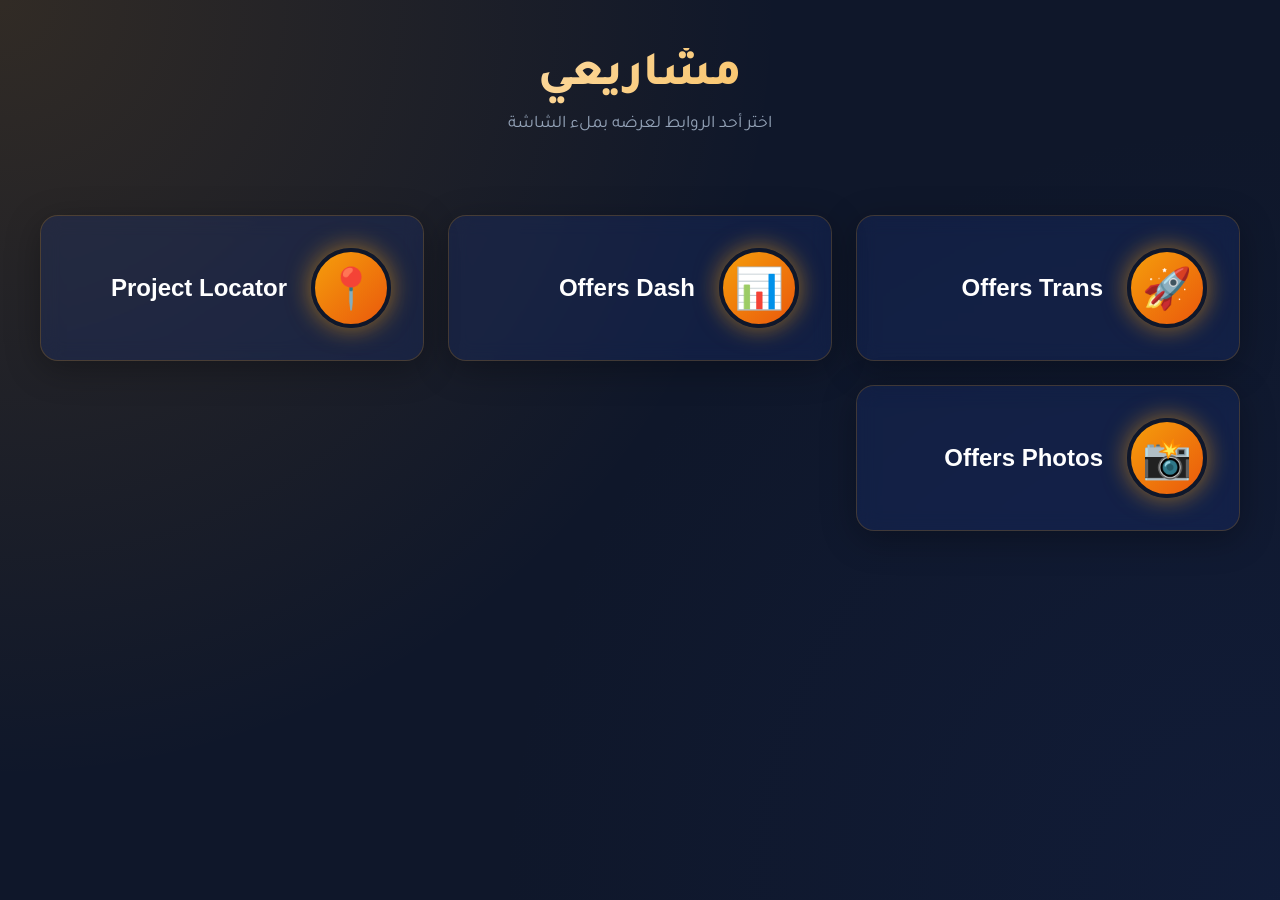
==== index.html @ 2c6af98d "Add files via upload" ====
<!DOCTYPE html>
<html lang="ar" dir="rtl">
<head>
    <meta charset="UTF-8">
    <meta name="viewport" content="width=device-width, initial-scale=1.0">
    <title>لوحة المشاريع</title>
    <link rel="manifest" href="manifest.json">
    <link rel="icon" href="https://github.com/meralmohamed121022-cyber/OFFERSTRANS/blob/main/icon.png?raw=true" type="image/png">
    <link rel="apple-touch-icon" href="https://github.com/meralmohamed121022-cyber/OFFERSTRANS/blob/main/icon.png?raw=true">
    <link rel="stylesheet" href="styles.css">
    <link href="https://fonts.googleapis.com/css2?family=Tajawal:wght@400;700;800&display=swap" rel="stylesheet">
</head>
<body>
    <button id="back-btn" class="back-btn hidden" onclick="goHome()" title="العودة للرئيسية">
        🏠
    </button>

    <div id="main-container" class="container">
        <header id="main-header">
            <h1>مشاريعي</h1>
            <p>اختر أحد الروابط لعرضه بملء الشاشة</p>
        </header>
        
        <div id="cards-grid" class="cards-grid">
            <button class="card" onclick="loadUrl('./Offers Trans.html')">
                <div class="card-icon">🚀</div>
                <div class="card-content">
                    <h2>Offers Trans</h2>
                </div>
            </button>

            <button class="card" onclick="loadUrl('./Offers Dash.html')">
                <div class="card-icon">📊</div>
                <div class="card-content">
                    <h2>Offers Dash</h2>
                </div>
            </button>

            <button class="card" onclick="loadUrl('https://projectlocator.vercel.app/')">
                <div class="card-icon">📍</div>
                <div class="card-content">
                    <h2>Project Locator</h2>
                </div>
            </button>

            <button class="card" onclick="loadUrl('./offers_photos.html')">
                <div class="card-icon">📸</div>
                <div class="card-content">
                    <h2>Offers Photos</h2>
                </div>
            </button>
        </div>

        <div id="iframe-container" class="iframe-container hidden">
            <div id="loading" class="loading hidden">جاري التحميل...</div>
            <iframe id="content-frame" src="about:blank" title="Project Preview"></iframe>
        </div>
    </div>

    <script>
        const iframeContainer = document.getElementById('iframe-container');
        const contentFrame = document.getElementById('content-frame');
        const loading = document.getElementById('loading');
        const mainHeader = document.getElementById('main-header');
        const cardsGrid = document.getElementById('cards-grid');
        const backBtn = document.getElementById('back-btn');
        const mainContainer = document.getElementById('main-container');

        function loadUrl(url) {
            // Hide home elements
            mainHeader.style.display = 'none';
            cardsGrid.style.display = 'none';
            
            // Transform container to fullscreen mode
            mainContainer.classList.add('fullscreen-mode');
            
            // Show iframe and back button
            iframeContainer.classList.remove('hidden');
            backBtn.classList.remove('hidden');
            loading.classList.remove('hidden');
            
            // Set URL
            contentFrame.src = url;
            
            // Hide loading when done
            contentFrame.onload = () => {
                loading.classList.add('hidden');
            };
        }

        function goHome() {
            // Clear iframe
            contentFrame.src = 'about:blank';
            
            // Show home elements
            mainHeader.style.display = 'block';
            cardsGrid.style.display = 'grid'; // because it's a grid
            
            // Revert container
            mainContainer.classList.remove('fullscreen-mode');
            
            // Hide iframe and back button
            iframeContainer.classList.add('hidden');
            backBtn.classList.add('hidden');
        }
    </script>
</body>
</html>
---- styles.css ----
:root {
    --dark-blue: #0f172a;
    --medium-blue: #1e3a8a;
    --light-blue: #3b82f6;
    --orange: #f59e0b;
    --dark-orange: #ea580c;
    --white: #ffffff;
    --gray: #94a3b8;
    --light-gray: #cbd5e1;
    --shadow: 0 8px 32px 0 rgba(0, 0, 0, 0.37);
}

* {
    margin: 0;
    padding: 0;
    box-sizing: border-box;
}

body {
    font-family: 'Tajawal', 'Poppins', sans-serif;
    background-color: var(--dark-blue);
    background-image: 
        radial-gradient(circle at 0% 0%, rgba(245, 158, 11, 0.15) 0px, transparent 50%),
        radial-gradient(circle at 100% 100%, rgba(30, 58, 138, 0.15) 0px, transparent 50%);
    color: var(--white);
    min-height: 100vh;
    padding: 2rem;
    transition: padding 0.3s ease;
}

/* Fullscreen Mode Overrides */
body:has(.fullscreen-mode) {
    padding: 0;
    overflow: hidden;
}

.container {
    max-width: 1200px;
    margin: 0 auto;
    display: flex;
    flex-direction: column;
    gap: 2rem;
    height: calc(100vh - 4rem);
    transition: all 0.3s ease;
}

.container.fullscreen-mode {
    max-width: 100%;
    height: 100vh;
    gap: 0;
}

header {
    text-align: center;
    padding: 1rem 0;
}

header h1 {
    font-size: 3rem;
    font-weight: 800;
    background: linear-gradient(135deg, var(--white), var(--orange));
    -webkit-background-clip: text;
    -webkit-text-fill-color: transparent;
    margin-bottom: 0.5rem;
}

header p {
    color: var(--gray);
    font-size: 1.1rem;
}

.cards-grid {
    display: grid;
    grid-template-columns: repeat(auto-fit, minmax(300px, 1fr));
    gap: 1.5rem;
    margin-top: 2rem;
}

.card {
    background: rgba(30, 58, 138, 0.25);
    border: 1px solid rgba(245, 158, 11, 0.2);
    backdrop-filter: blur(10px);
    border-radius: 18px;
    padding: 2rem;
    display: flex;
    align-items: center;
    gap: 1.5rem;
    cursor: pointer;
    transition: all 0.3s cubic-bezier(0.4, 0, 0.2, 1);
    color: var(--white);
    text-align: right;
    box-shadow: 0 8px 35px rgba(0, 0, 0, 0.3);
    outline: none;
}

.card:hover {
    transform: translateY(-8px);
    border-color: var(--orange);
    background: rgba(30, 58, 138, 0.4);
    box-shadow: 0 15px 45px rgba(245, 158, 11, 0.3);
}

.card-icon {
    font-size: 2.5rem;
    background: linear-gradient(135deg, var(--orange), var(--dark-orange));
    padding: 1rem;
    border-radius: 50%;
    border: 4px solid var(--dark-blue);
    box-shadow: 0 0 25px rgba(245, 158, 11, 0.6);
    color: var(--white);
    display: flex;
    align-items: center;
    justify-content: center;
    width: 80px;
    height: 80px;
    flex-shrink: 0;
}

.card-content h2 {
    font-size: 1.5rem;
    font-weight: 700;
}

.iframe-container {
    flex: 1;
    background: var(--dark-blue);
    width: 100%;
    height: 100%;
    position: relative;
    display: flex;
    justify-content: center;
    align-items: center;
}

.iframe-container.hidden {
    display: none;
}

#content-frame {
    width: 100%;
    height: 100%;
    border: none;
}

.loading {
    position: absolute;
    top: 50%;
    left: 50%;
    transform: translate(-50%, -50%);
    background: rgba(15, 23, 42, 0.95);
    padding: 1rem 2rem;
    border-radius: 2rem;
    border: 1px solid var(--orange);
    color: var(--orange);
    font-weight: bold;
    z-index: 10;
    backdrop-filter: blur(5px);
    transition: opacity 0.3s;
    box-shadow: 0 10px 25px rgba(245, 158, 11, 0.4);
}

.loading.hidden {
    opacity: 0;
    pointer-events: none;
}

/* Back Button */
.back-btn {
    position: fixed;
    bottom: 2rem;
    right: 2rem;
    background: linear-gradient(135deg, var(--orange), var(--dark-orange));
    color: var(--white);
    border: none;
    width: 60px;
    height: 60px;
    border-radius: 50%;
    font-size: 1.8rem;
    cursor: pointer;
    z-index: 100;
    display: flex;
    align-items: center;
    justify-content: center;
    box-shadow: 0 8px 25px rgba(245, 158, 11, 0.4);
    transition: all 0.3s;
}

.back-btn:hover {
    transform: translateY(-3px);
    box-shadow: 0 12px 35px rgba(245, 158, 11, 0.6);
}

.back-btn.hidden {
    display: none;
}

@media (max-width: 768px) {
    .container {
        padding: 1rem;
        height: auto;
    }
    .cards-grid {
        grid-template-columns: 1fr;
        gap: 1rem;
    }
    .card {
        padding: 1rem;
        gap: 1rem;
        border-radius: 12px;
    }
    .card-icon {
        width: 55px;
        height: 55px;
        font-size: 1.6rem;
    }
    .card-content h2 {
        font-size: 1.2rem;
    }
    .back-btn {
        bottom: 1.5rem;
        right: 1.5rem;
        width: 50px;
        height: 50px;
        font-size: 1.5rem;
    }
}
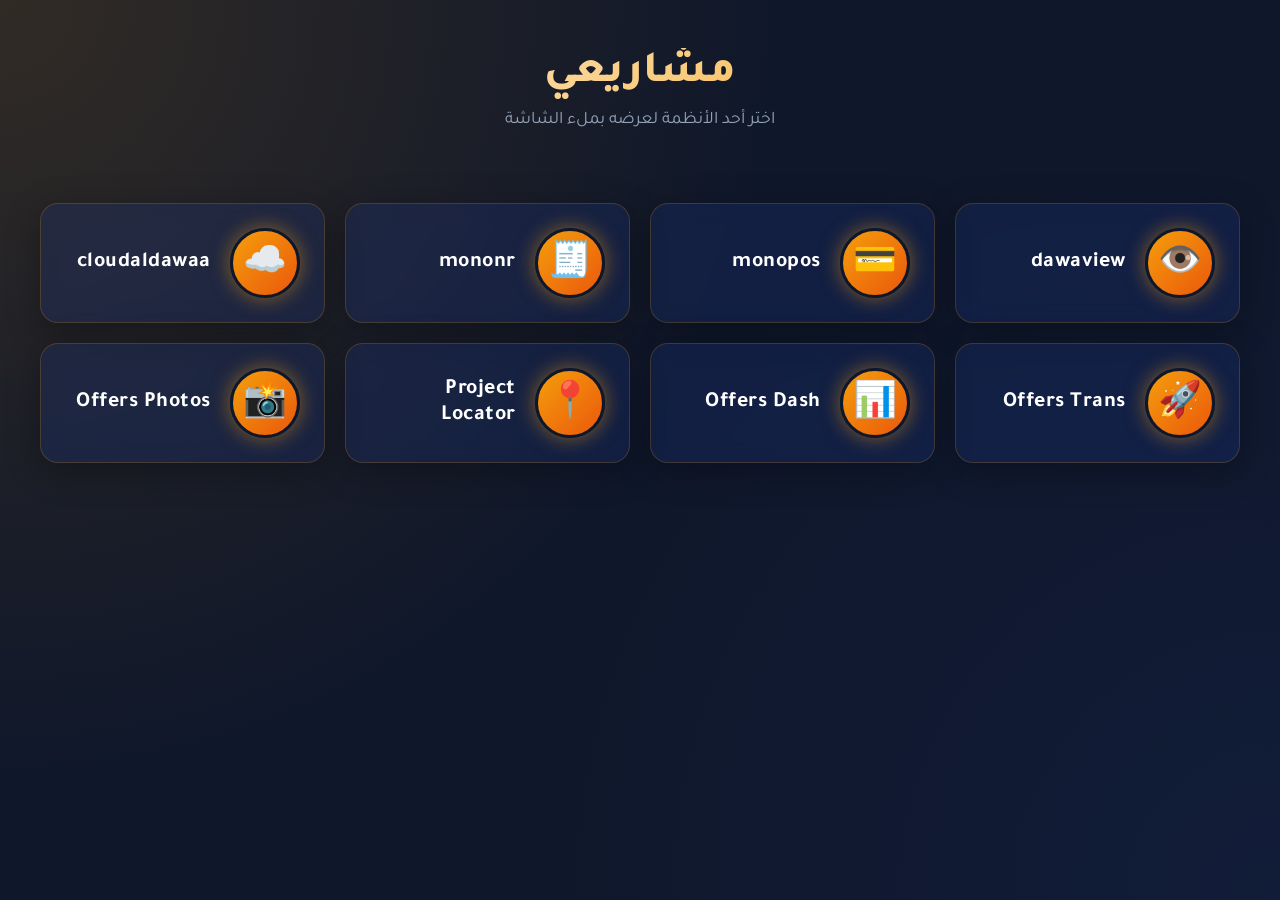
==== commit 4af55ea3: "Add files via upload" ====
--- a/index.html
+++ b/index.html
@@ -1,108 +1,409 @@
-<!DOCTYPE html>
-<html lang="ar" dir="rtl">
-<head>
-    <meta charset="UTF-8">
-    <meta name="viewport" content="width=device-width, initial-scale=1.0">
-    <title>لوحة المشاريع</title>
-    <link rel="manifest" href="manifest.json">
-    <link rel="icon" href="https://github.com/meralmohamed121022-cyber/OFFERSTRANS/blob/main/icon.png?raw=true" type="image/png">
-    <link rel="apple-touch-icon" href="https://github.com/meralmohamed121022-cyber/OFFERSTRANS/blob/main/icon.png?raw=true">
-    <link rel="stylesheet" href="styles.css">
-    <link href="https://fonts.googleapis.com/css2?family=Tajawal:wght@400;700;800&display=swap" rel="stylesheet">
-</head>
-<body>
-    <button id="back-btn" class="back-btn hidden" onclick="goHome()" title="العودة للرئيسية">
-        🏠
-    </button>
-
-    <div id="main-container" class="container">
-        <header id="main-header">
-            <h1>مشاريعي</h1>
-            <p>اختر أحد الروابط لعرضه بملء الشاشة</p>
-        </header>
-        
-        <div id="cards-grid" class="cards-grid">
-            <button class="card" onclick="loadUrl('./Offers Trans.html')">
-                <div class="card-icon">🚀</div>
-                <div class="card-content">
-                    <h2>Offers Trans</h2>
-                </div>
-            </button>
-
-            <button class="card" onclick="loadUrl('./Offers Dash.html')">
-                <div class="card-icon">📊</div>
-                <div class="card-content">
-                    <h2>Offers Dash</h2>
-                </div>
-            </button>
-
-            <button class="card" onclick="loadUrl('https://projectlocator.vercel.app/')">
-                <div class="card-icon">📍</div>
-                <div class="card-content">
-                    <h2>Project Locator</h2>
-                </div>
-            </button>
-
-            <button class="card" onclick="loadUrl('./offers_photos.html')">
-                <div class="card-icon">📸</div>
-                <div class="card-content">
-                    <h2>Offers Photos</h2>
-                </div>
-            </button>
-        </div>
-
-        <div id="iframe-container" class="iframe-container hidden">
-            <div id="loading" class="loading hidden">جاري التحميل...</div>
-            <iframe id="content-frame" src="about:blank" title="Project Preview"></iframe>
-        </div>
-    </div>
-
-    <script>
-        const iframeContainer = document.getElementById('iframe-container');
-        const contentFrame = document.getElementById('content-frame');
-        const loading = document.getElementById('loading');
-        const mainHeader = document.getElementById('main-header');
-        const cardsGrid = document.getElementById('cards-grid');
-        const backBtn = document.getElementById('back-btn');
-        const mainContainer = document.getElementById('main-container');
-
-        function loadUrl(url) {
-            // Hide home elements
-            mainHeader.style.display = 'none';
-            cardsGrid.style.display = 'none';
-            
-            // Transform container to fullscreen mode
-            mainContainer.classList.add('fullscreen-mode');
-            
-            // Show iframe and back button
-            iframeContainer.classList.remove('hidden');
-            backBtn.classList.remove('hidden');
-            loading.classList.remove('hidden');
-            
-            // Set URL
-            contentFrame.src = url;
-            
-            // Hide loading when done
-            contentFrame.onload = () => {
-                loading.classList.add('hidden');
-            };
-        }
-
-        function goHome() {
-            // Clear iframe
-            contentFrame.src = 'about:blank';
-            
-            // Show home elements
-            mainHeader.style.display = 'block';
-            cardsGrid.style.display = 'grid'; // because it's a grid
-            
-            // Revert container
-            mainContainer.classList.remove('fullscreen-mode');
-            
-            // Hide iframe and back button
-            iframeContainer.classList.add('hidden');
-            backBtn.classList.add('hidden');
-        }
-    </script>
-</body>
-</html>
+<!DOCTYPE html>
+<html lang="ar" dir="rtl">
+<head>
+    <meta charset="UTF-8">
+    <meta name="viewport" content="width=device-width, initial-scale=1.0, maximum-scale=1.0, user-scalable=no">
+    <title>لوحة المشاريع</title>
+    <link rel="manifest" href="manifest.json">
+    <link rel="icon" href="https://github.com/meralmohamed121022-cyber/OFFERSTRANS/blob/main/icon.png?raw=true" type="image/png">
+    <link rel="apple-touch-icon" href="https://github.com/meralmohamed121022-cyber/OFFERSTRANS/blob/main/icon.png?raw=true">
+    <link href="https://fonts.googleapis.com/css2?family=Tajawal:wght@400;700;800&display=swap" rel="stylesheet">
+    <style>
+        :root {
+            --dark-blue: #0f172a;
+            --medium-blue: #1e3a8a;
+            --light-blue: #3b82f6;
+            --orange: #f59e0b;
+            --dark-orange: #ea580c;
+            --white: #ffffff;
+            --gray: #94a3b8;
+            --light-gray: #cbd5e1;
+            --shadow: 0 8px 32px 0 rgba(0, 0, 0, 0.37);
+        }
+
+        * {
+            margin: 0;
+            padding: 0;
+            box-sizing: border-box;
+        }
+
+        body {
+            font-family: 'Tajawal', 'Poppins', sans-serif;
+            background-color: var(--dark-blue);
+            background-image: 
+                radial-gradient(circle at 0% 0%, rgba(245, 158, 11, 0.15) 0px, transparent 50%),
+                radial-gradient(circle at 100% 100%, rgba(30, 58, 138, 0.15) 0px, transparent 50%);
+            color: var(--white);
+            min-height: 100vh;
+            padding: 2rem;
+            transition: padding 0.3s ease;
+        }
+
+        /* Fullscreen Mode Overrides */
+        body:has(.fullscreen-mode) {
+            padding: 0;
+            overflow: hidden;
+        }
+
+        .container {
+            max-width: 1200px;
+            margin: 0 auto;
+            display: flex;
+            flex-direction: column;
+            gap: 2rem;
+            height: calc(100vh - 4rem);
+            transition: all 0.3s ease;
+        }
+
+        .container.fullscreen-mode {
+            max-width: 100%;
+            height: 100vh;
+            gap: 0;
+        }
+
+        header {
+            text-align: center;
+            padding: 1rem 0;
+        }
+
+        header h1 {
+            font-size: 2.8rem;
+            font-weight: 800;
+            background: linear-gradient(135deg, var(--white), var(--orange));
+            -webkit-background-clip: text;
+            -webkit-text-fill-color: transparent;
+            margin-bottom: 0.5rem;
+        }
+
+        header p {
+            color: var(--gray);
+            font-size: 1.1rem;
+        }
+
+        /* Responsive Grid: Auto-fit on desktop/tablet, 2 columns on mobile */
+        .cards-grid {
+            display: grid;
+            grid-template-columns: repeat(auto-fit, minmax(240px, 1fr));
+            gap: 1.25rem;
+            margin-top: 1.5rem;
+        }
+
+        .card {
+            background: rgba(30, 58, 138, 0.25);
+            border: 1px solid rgba(245, 158, 11, 0.2);
+            backdrop-filter: blur(10px);
+            border-radius: 18px;
+            padding: 1.5rem;
+            display: flex;
+            align-items: center;
+            gap: 1.2rem;
+            cursor: pointer;
+            transition: all 0.3s cubic-bezier(0.4, 0, 0.2, 1);
+            color: var(--white);
+            text-align: right;
+            box-shadow: 0 8px 35px rgba(0, 0, 0, 0.3);
+            outline: none;
+            font-family: inherit;
+        }
+
+        .card:hover {
+            transform: translateY(-6px);
+            border-color: var(--orange);
+            background: rgba(30, 58, 138, 0.45);
+            box-shadow: 0 15px 45px rgba(245, 158, 11, 0.35);
+        }
+
+        .card:active {
+            transform: scale(0.97);
+        }
+
+        .card-icon {
+            font-size: 2.2rem;
+            background: linear-gradient(135deg, var(--orange), var(--dark-orange));
+            padding: 0.8rem;
+            border-radius: 50%;
+            border: 3px solid var(--dark-blue);
+            box-shadow: 0 0 20px rgba(245, 158, 11, 0.5);
+            color: var(--white);
+            display: flex;
+            align-items: center;
+            justify-content: center;
+            width: 70px;
+            height: 70px;
+            flex-shrink: 0;
+            transition: transform 0.3s ease;
+        }
+
+        .card:hover .card-icon {
+            transform: scale(1.08) rotate(3deg);
+        }
+
+        .card-content h2 {
+            font-size: 1.35rem;
+            font-weight: 700;
+            letter-spacing: 0.5px;
+        }
+
+        .iframe-container {
+            flex: 1;
+            background: var(--dark-blue);
+            width: 100%;
+            height: 100%;
+            position: relative;
+            display: flex;
+            justify-content: center;
+            align-items: center;
+        }
+
+        .iframe-container.hidden {
+            display: none;
+        }
+
+        #content-frame {
+            width: 100%;
+            height: 100%;
+            border: none;
+            background: white;
+        }
+
+        .loading {
+            position: absolute;
+            top: 50%;
+            left: 50%;
+            transform: translate(-50%, -50%);
+            background: rgba(15, 23, 42, 0.95);
+            padding: 1rem 2rem;
+            border-radius: 2rem;
+            border: 1px solid var(--orange);
+            color: var(--orange);
+            font-weight: bold;
+            z-index: 10;
+            backdrop-filter: blur(5px);
+            transition: opacity 0.3s;
+            box-shadow: 0 10px 25px rgba(245, 158, 11, 0.4);
+        }
+
+        .loading.hidden {
+            opacity: 0;
+            pointer-events: none;
+        }
+
+        /* Back Button */
+        .back-btn {
+            position: fixed;
+            bottom: 2rem;
+            right: 2rem;
+            background: linear-gradient(135deg, var(--orange), var(--dark-orange));
+            color: var(--white);
+            border: none;
+            width: 60px;
+            height: 60px;
+            border-radius: 50%;
+            font-size: 1.8rem;
+            cursor: pointer;
+            z-index: 100;
+            display: flex;
+            align-items: center;
+            justify-content: center;
+            box-shadow: 0 8px 25px rgba(245, 158, 11, 0.4);
+            transition: all 0.3s;
+        }
+
+        .back-btn:hover {
+            transform: translateY(-3px) scale(1.05);
+            box-shadow: 0 12px 35px rgba(245, 158, 11, 0.6);
+        }
+
+        .back-btn.hidden {
+            display: none;
+        }
+
+        /* Mobile Responsive Rule (كل اتنين قصاد بعض في الموبايل) */
+        @media (max-width: 680px) {
+            body {
+                padding: 1rem 0.75rem;
+            }
+            .container {
+                padding: 0;
+                gap: 1rem;
+                height: auto;
+            }
+            header {
+                padding: 0.5rem 0;
+            }
+            header h1 {
+                font-size: 2.1rem;
+            }
+            header p {
+                font-size: 0.95rem;
+            }
+            /* كل اتنين قصاد بعض */
+            .cards-grid {
+                grid-template-columns: repeat(2, 1fr);
+                gap: 0.75rem;
+                margin-top: 1rem;
+            }
+            .card {
+                padding: 1.1rem 0.6rem;
+                gap: 0.7rem;
+                flex-direction: column;
+                text-align: center;
+                border-radius: 16px;
+            }
+            .card-icon {
+                width: 54px;
+                height: 54px;
+                font-size: 1.6rem;
+                border-width: 2px;
+            }
+            .card-content h2 {
+                font-size: 1.05rem;
+                word-break: break-word;
+            }
+            .back-btn {
+                bottom: 1.25rem;
+                right: 1.25rem;
+                width: 52px;
+                height: 52px;
+                font-size: 1.5rem;
+            }
+        }
+
+        /* Tablet Responsive Rule */
+        @media (min-width: 681px) and (max-width: 992px) {
+            .cards-grid {
+                grid-template-columns: repeat(auto-fit, minmax(210px, 1fr));
+                gap: 1rem;
+            }
+            .card {
+                padding: 1.25rem 1rem;
+            }
+        }
+    </style>
+</head>
+<body>
+    <button id="back-btn" class="back-btn hidden" onclick="goHome()" title="العودة للرئيسية">
+        🏠
+    </button>
+
+    <div id="main-container" class="container">
+        <header id="main-header">
+            <h1>مشاريعي</h1>
+            <p>اختر أحد الأنظمة لعرضه بملء الشاشة</p>
+        </header>
+        
+        <div id="cards-grid" class="cards-grid">
+            <!-- الروابط الأربعة الجديدة المطلوبة -->
+            <button class="card" onclick="loadUrl('https://dawaview.vercel.app/')">
+                <div class="card-icon">👁️</div>
+                <div class="card-content">
+                    <h2>dawaview</h2>
+                </div>
+            </button>
+
+            <button class="card" onclick="loadUrl('https://monopos.vercel.app/')">
+                <div class="card-icon">💳</div>
+                <div class="card-content">
+                    <h2>monopos</h2>
+                </div>
+            </button>
+
+            <button class="card" onclick="loadUrl('https://mononr.vercel.app/')">
+                <div class="card-icon">🧾</div>
+                <div class="card-content">
+                    <h2>mononr</h2>
+                </div>
+            </button>
+
+            <button class="card" onclick="loadUrl('https://cloudaldawaa.vercel.app/?mode=admin')">
+                <div class="card-icon">☁️</div>
+                <div class="card-content">
+                    <h2>cloudaldawaa</h2>
+                </div>
+            </button>
+
+            <!-- المشاريع السابقة المتبقية -->
+            <button class="card" onclick="loadUrl('./Offers Trans.html')">
+                <div class="card-icon">🚀</div>
+                <div class="card-content">
+                    <h2>Offers Trans</h2>
+                </div>
+            </button>
+
+            <button class="card" onclick="loadUrl('./Offers Dash.html')">
+                <div class="card-icon">📊</div>
+                <div class="card-content">
+                    <h2>Offers Dash</h2>
+                </div>
+            </button>
+
+            <button class="card" onclick="loadUrl('https://projectlocator.vercel.app/')">
+                <div class="card-icon">📍</div>
+                <div class="card-content">
+                    <h2>Project Locator</h2>
+                </div>
+            </button>
+
+            <button class="card" onclick="loadUrl('./offers_photos.html')">
+                <div class="card-icon">📸</div>
+                <div class="card-content">
+                    <h2>Offers Photos</h2>
+                </div>
+            </button>
+        </div>
+
+        <div id="iframe-container" class="iframe-container hidden">
+            <div id="loading" class="loading hidden">جاري التحميل...</div>
+            <iframe id="content-frame" src="about:blank" title="Project Preview" allowfullscreen allow="camera *; microphone *; autoplay; fullscreen" scrolling="yes"></iframe>
+        </div>
+    </div>
+
+    <script>
+        const iframeContainer = document.getElementById('iframe-container');
+        const contentFrame = document.getElementById('content-frame');
+        const loading = document.getElementById('loading');
+        const mainHeader = document.getElementById('main-header');
+        const cardsGrid = document.getElementById('cards-grid');
+        const backBtn = document.getElementById('back-btn');
+        const mainContainer = document.getElementById('main-container');
+
+        function loadUrl(url) {
+            // Hide home elements
+            mainHeader.style.display = 'none';
+            cardsGrid.style.display = 'none';
+            
+            // Transform container to fullscreen mode
+            mainContainer.classList.add('fullscreen-mode');
+            
+            // Show iframe and back button
+            iframeContainer.classList.remove('hidden');
+            backBtn.classList.remove('hidden');
+            loading.classList.remove('hidden');
+            
+            // Set URL
+            contentFrame.src = url;
+            
+            // Hide loading when done
+            contentFrame.onload = () => {
+                loading.classList.add('hidden');
+            };
+        }
+
+        function goHome() {
+            // Clear iframe
+            contentFrame.src = 'about:blank';
+            
+            // Show home elements
+            mainHeader.style.display = 'block';
+            cardsGrid.style.display = 'grid'; // because it's a grid
+            
+            // Revert container
+            mainContainer.classList.remove('fullscreen-mode');
+            
+            // Hide iframe and back button
+            iframeContainer.classList.add('hidden');
+            backBtn.classList.add('hidden');
+        }
+    </script>
+</body>
+</html>
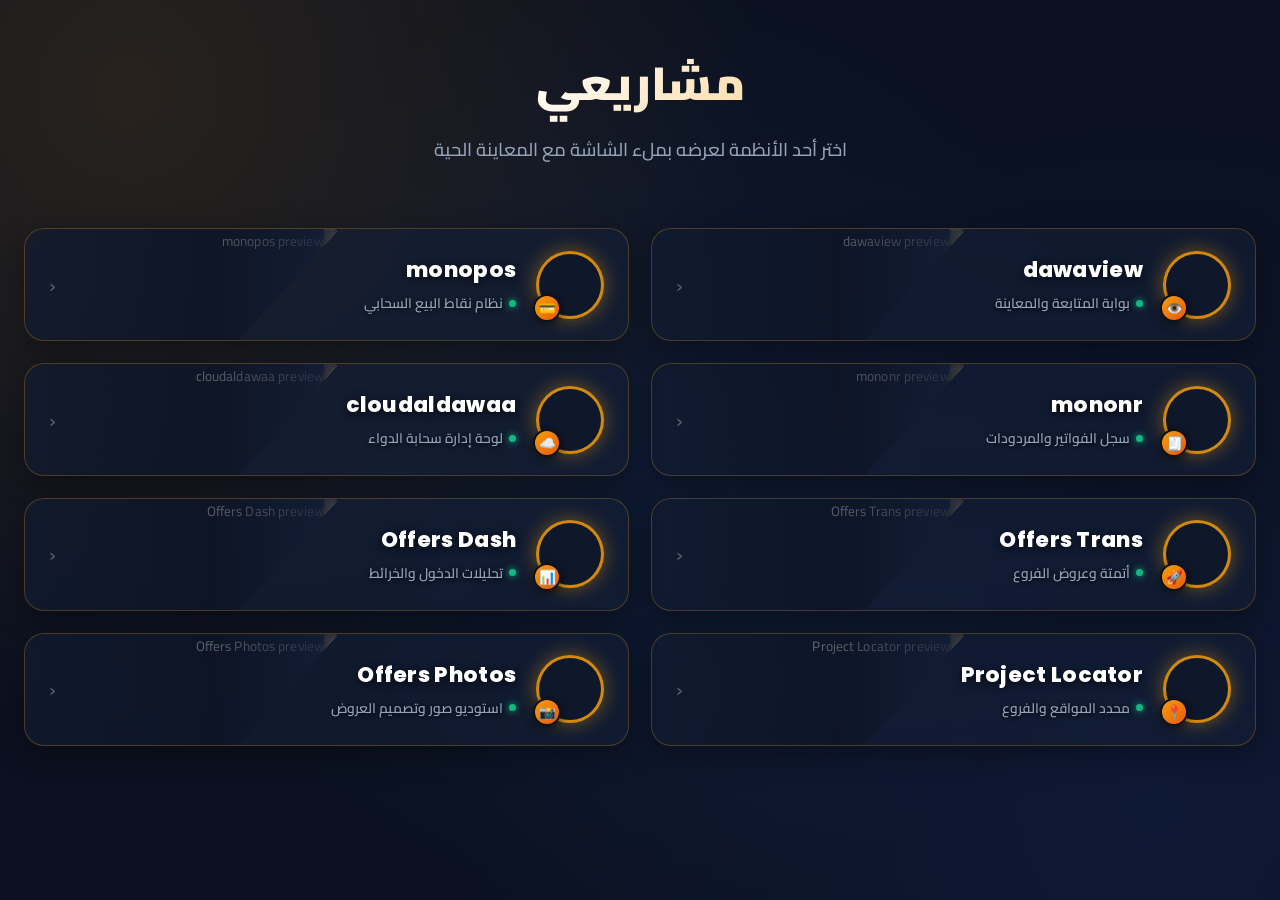
==== commit 7b4d2beb: "Add files via upload" ====
--- a/index.html
+++ b/index.html
@@ -1,409 +1,662 @@
-<!DOCTYPE html>
-<html lang="ar" dir="rtl">
-<head>
-    <meta charset="UTF-8">
-    <meta name="viewport" content="width=device-width, initial-scale=1.0, maximum-scale=1.0, user-scalable=no">
-    <title>لوحة المشاريع</title>
-    <link rel="manifest" href="manifest.json">
-    <link rel="icon" href="https://github.com/meralmohamed121022-cyber/OFFERSTRANS/blob/main/icon.png?raw=true" type="image/png">
-    <link rel="apple-touch-icon" href="https://github.com/meralmohamed121022-cyber/OFFERSTRANS/blob/main/icon.png?raw=true">
-    <link href="https://fonts.googleapis.com/css2?family=Tajawal:wght@400;700;800&display=swap" rel="stylesheet">
-    <style>
-        :root {
-            --dark-blue: #0f172a;
-            --medium-blue: #1e3a8a;
-            --light-blue: #3b82f6;
-            --orange: #f59e0b;
-            --dark-orange: #ea580c;
-            --white: #ffffff;
-            --gray: #94a3b8;
-            --light-gray: #cbd5e1;
-            --shadow: 0 8px 32px 0 rgba(0, 0, 0, 0.37);
-        }
-
-        * {
-            margin: 0;
-            padding: 0;
-            box-sizing: border-box;
-        }
-
-        body {
-            font-family: 'Tajawal', 'Poppins', sans-serif;
-            background-color: var(--dark-blue);
-            background-image: 
-                radial-gradient(circle at 0% 0%, rgba(245, 158, 11, 0.15) 0px, transparent 50%),
-                radial-gradient(circle at 100% 100%, rgba(30, 58, 138, 0.15) 0px, transparent 50%);
-            color: var(--white);
-            min-height: 100vh;
-            padding: 2rem;
-            transition: padding 0.3s ease;
-        }
-
-        /* Fullscreen Mode Overrides */
-        body:has(.fullscreen-mode) {
-            padding: 0;
-            overflow: hidden;
-        }
-
-        .container {
-            max-width: 1200px;
-            margin: 0 auto;
-            display: flex;
-            flex-direction: column;
-            gap: 2rem;
-            height: calc(100vh - 4rem);
-            transition: all 0.3s ease;
-        }
-
-        .container.fullscreen-mode {
-            max-width: 100%;
-            height: 100vh;
-            gap: 0;
-        }
-
-        header {
-            text-align: center;
-            padding: 1rem 0;
-        }
-
-        header h1 {
-            font-size: 2.8rem;
-            font-weight: 800;
-            background: linear-gradient(135deg, var(--white), var(--orange));
-            -webkit-background-clip: text;
-            -webkit-text-fill-color: transparent;
-            margin-bottom: 0.5rem;
-        }
-
-        header p {
-            color: var(--gray);
-            font-size: 1.1rem;
-        }
-
-        /* Responsive Grid: Auto-fit on desktop/tablet, 2 columns on mobile */
-        .cards-grid {
-            display: grid;
-            grid-template-columns: repeat(auto-fit, minmax(240px, 1fr));
-            gap: 1.25rem;
-            margin-top: 1.5rem;
-        }
-
-        .card {
-            background: rgba(30, 58, 138, 0.25);
-            border: 1px solid rgba(245, 158, 11, 0.2);
-            backdrop-filter: blur(10px);
-            border-radius: 18px;
-            padding: 1.5rem;
-            display: flex;
-            align-items: center;
-            gap: 1.2rem;
-            cursor: pointer;
-            transition: all 0.3s cubic-bezier(0.4, 0, 0.2, 1);
-            color: var(--white);
-            text-align: right;
-            box-shadow: 0 8px 35px rgba(0, 0, 0, 0.3);
-            outline: none;
-            font-family: inherit;
-        }
-
-        .card:hover {
-            transform: translateY(-6px);
-            border-color: var(--orange);
-            background: rgba(30, 58, 138, 0.45);
-            box-shadow: 0 15px 45px rgba(245, 158, 11, 0.35);
-        }
-
-        .card:active {
-            transform: scale(0.97);
-        }
-
-        .card-icon {
-            font-size: 2.2rem;
-            background: linear-gradient(135deg, var(--orange), var(--dark-orange));
-            padding: 0.8rem;
-            border-radius: 50%;
-            border: 3px solid var(--dark-blue);
-            box-shadow: 0 0 20px rgba(245, 158, 11, 0.5);
-            color: var(--white);
-            display: flex;
-            align-items: center;
-            justify-content: center;
-            width: 70px;
-            height: 70px;
-            flex-shrink: 0;
-            transition: transform 0.3s ease;
-        }
-
-        .card:hover .card-icon {
-            transform: scale(1.08) rotate(3deg);
-        }
-
-        .card-content h2 {
-            font-size: 1.35rem;
-            font-weight: 700;
-            letter-spacing: 0.5px;
-        }
-
-        .iframe-container {
-            flex: 1;
-            background: var(--dark-blue);
-            width: 100%;
-            height: 100%;
-            position: relative;
-            display: flex;
-            justify-content: center;
-            align-items: center;
-        }
-
-        .iframe-container.hidden {
-            display: none;
-        }
-
-        #content-frame {
-            width: 100%;
-            height: 100%;
-            border: none;
-            background: white;
-        }
-
-        .loading {
-            position: absolute;
-            top: 50%;
-            left: 50%;
-            transform: translate(-50%, -50%);
-            background: rgba(15, 23, 42, 0.95);
-            padding: 1rem 2rem;
-            border-radius: 2rem;
-            border: 1px solid var(--orange);
-            color: var(--orange);
-            font-weight: bold;
-            z-index: 10;
-            backdrop-filter: blur(5px);
-            transition: opacity 0.3s;
-            box-shadow: 0 10px 25px rgba(245, 158, 11, 0.4);
-        }
-
-        .loading.hidden {
-            opacity: 0;
-            pointer-events: none;
-        }
-
-        /* Back Button */
-        .back-btn {
-            position: fixed;
-            bottom: 2rem;
-            right: 2rem;
-            background: linear-gradient(135deg, var(--orange), var(--dark-orange));
-            color: var(--white);
-            border: none;
-            width: 60px;
-            height: 60px;
-            border-radius: 50%;
-            font-size: 1.8rem;
-            cursor: pointer;
-            z-index: 100;
-            display: flex;
-            align-items: center;
-            justify-content: center;
-            box-shadow: 0 8px 25px rgba(245, 158, 11, 0.4);
-            transition: all 0.3s;
-        }
-
-        .back-btn:hover {
-            transform: translateY(-3px) scale(1.05);
-            box-shadow: 0 12px 35px rgba(245, 158, 11, 0.6);
-        }
-
-        .back-btn.hidden {
-            display: none;
-        }
-
-        /* Mobile Responsive Rule (كل اتنين قصاد بعض في الموبايل) */
-        @media (max-width: 680px) {
-            body {
-                padding: 1rem 0.75rem;
-            }
-            .container {
-                padding: 0;
-                gap: 1rem;
-                height: auto;
-            }
-            header {
-                padding: 0.5rem 0;
-            }
-            header h1 {
-                font-size: 2.1rem;
-            }
-            header p {
-                font-size: 0.95rem;
-            }
-            /* كل اتنين قصاد بعض */
-            .cards-grid {
-                grid-template-columns: repeat(2, 1fr);
-                gap: 0.75rem;
-                margin-top: 1rem;
-            }
-            .card {
-                padding: 1.1rem 0.6rem;
-                gap: 0.7rem;
-                flex-direction: column;
-                text-align: center;
-                border-radius: 16px;
-            }
-            .card-icon {
-                width: 54px;
-                height: 54px;
-                font-size: 1.6rem;
-                border-width: 2px;
-            }
-            .card-content h2 {
-                font-size: 1.05rem;
-                word-break: break-word;
-            }
-            .back-btn {
-                bottom: 1.25rem;
-                right: 1.25rem;
-                width: 52px;
-                height: 52px;
-                font-size: 1.5rem;
-            }
-        }
-
-        /* Tablet Responsive Rule */
-        @media (min-width: 681px) and (max-width: 992px) {
-            .cards-grid {
-                grid-template-columns: repeat(auto-fit, minmax(210px, 1fr));
-                gap: 1rem;
-            }
-            .card {
-                padding: 1.25rem 1rem;
-            }
-        }
-    </style>
-</head>
-<body>
-    <button id="back-btn" class="back-btn hidden" onclick="goHome()" title="العودة للرئيسية">
-        🏠
-    </button>
-
-    <div id="main-container" class="container">
-        <header id="main-header">
-            <h1>مشاريعي</h1>
-            <p>اختر أحد الأنظمة لعرضه بملء الشاشة</p>
-        </header>
-        
-        <div id="cards-grid" class="cards-grid">
-            <!-- الروابط الأربعة الجديدة المطلوبة -->
-            <button class="card" onclick="loadUrl('https://dawaview.vercel.app/')">
-                <div class="card-icon">👁️</div>
-                <div class="card-content">
-                    <h2>dawaview</h2>
-                </div>
-            </button>
-
-            <button class="card" onclick="loadUrl('https://monopos.vercel.app/')">
-                <div class="card-icon">💳</div>
-                <div class="card-content">
-                    <h2>monopos</h2>
-                </div>
-            </button>
-
-            <button class="card" onclick="loadUrl('https://mononr.vercel.app/')">
-                <div class="card-icon">🧾</div>
-                <div class="card-content">
-                    <h2>mononr</h2>
-                </div>
-            </button>
-
-            <button class="card" onclick="loadUrl('https://cloudaldawaa.vercel.app/?mode=admin')">
-                <div class="card-icon">☁️</div>
-                <div class="card-content">
-                    <h2>cloudaldawaa</h2>
-                </div>
-            </button>
-
-            <!-- المشاريع السابقة المتبقية -->
-            <button class="card" onclick="loadUrl('./Offers Trans.html')">
-                <div class="card-icon">🚀</div>
-                <div class="card-content">
-                    <h2>Offers Trans</h2>
-                </div>
-            </button>
-
-            <button class="card" onclick="loadUrl('./Offers Dash.html')">
-                <div class="card-icon">📊</div>
-                <div class="card-content">
-                    <h2>Offers Dash</h2>
-                </div>
-            </button>
-
-            <button class="card" onclick="loadUrl('https://projectlocator.vercel.app/')">
-                <div class="card-icon">📍</div>
-                <div class="card-content">
-                    <h2>Project Locator</h2>
-                </div>
-            </button>
-
-            <button class="card" onclick="loadUrl('./offers_photos.html')">
-                <div class="card-icon">📸</div>
-                <div class="card-content">
-                    <h2>Offers Photos</h2>
-                </div>
-            </button>
-        </div>
-
-        <div id="iframe-container" class="iframe-container hidden">
-            <div id="loading" class="loading hidden">جاري التحميل...</div>
-            <iframe id="content-frame" src="about:blank" title="Project Preview" allowfullscreen allow="camera *; microphone *; autoplay; fullscreen" scrolling="yes"></iframe>
-        </div>
-    </div>
-
-    <script>
-        const iframeContainer = document.getElementById('iframe-container');
-        const contentFrame = document.getElementById('content-frame');
-        const loading = document.getElementById('loading');
-        const mainHeader = document.getElementById('main-header');
-        const cardsGrid = document.getElementById('cards-grid');
-        const backBtn = document.getElementById('back-btn');
-        const mainContainer = document.getElementById('main-container');
-
-        function loadUrl(url) {
-            // Hide home elements
-            mainHeader.style.display = 'none';
-            cardsGrid.style.display = 'none';
-            
-            // Transform container to fullscreen mode
-            mainContainer.classList.add('fullscreen-mode');
-            
-            // Show iframe and back button
-            iframeContainer.classList.remove('hidden');
-            backBtn.classList.remove('hidden');
-            loading.classList.remove('hidden');
-            
-            // Set URL
-            contentFrame.src = url;
-            
-            // Hide loading when done
-            contentFrame.onload = () => {
-                loading.classList.add('hidden');
-            };
-        }
-
-        function goHome() {
-            // Clear iframe
-            contentFrame.src = 'about:blank';
-            
-            // Show home elements
-            mainHeader.style.display = 'block';
-            cardsGrid.style.display = 'grid'; // because it's a grid
-            
-            // Revert container
-            mainContainer.classList.remove('fullscreen-mode');
-            
-            // Hide iframe and back button
-            iframeContainer.classList.add('hidden');
-            backBtn.classList.add('hidden');
-        }
-    </script>
-</body>
-</html>
+<!DOCTYPE html>
+<html lang="ar" dir="rtl">
+<head>
+    <meta charset="UTF-8">
+    <meta name="viewport" content="width=device-width, initial-scale=1.0, maximum-scale=1.0, user-scalable=no">
+    <title>لوحة المشاريع - Mono System</title>
+    <link rel="manifest" href="manifest.json">
+    <link rel="icon" href="https://github.com/meralmohamed121022-cyber/OFFERSTRANS/blob/main/icon.png?raw=true" type="image/png">
+    <link rel="apple-touch-icon" href="https://github.com/meralmohamed121022-cyber/OFFERSTRANS/blob/main/icon.png?raw=true">
+    <link href="https://fonts.googleapis.com/css2?family=Cairo:wght@400;600;700;800;900&family=Tajawal:wght@400;500;700;800&family=Poppins:wght@600;700&display=swap" rel="stylesheet">
+    <style>
+        :root {
+            --dark-blue: #0b1120;
+            --card-blue: #131e36;
+            --medium-blue: #1e3a8a;
+            --light-blue: #3b82f6;
+            --orange: #f59e0b;
+            --dark-orange: #ea580c;
+            --white: #ffffff;
+            --gray: #94a3b8;
+            --light-gray: #cbd5e1;
+            --shadow: 0 10px 35px 0 rgba(0, 0, 0, 0.45);
+        }
+
+        * {
+            margin: 0;
+            padding: 0;
+            box-sizing: border-box;
+        }
+
+        body {
+            font-family: 'Cairo', 'Tajawal', sans-serif;
+            background-color: var(--dark-blue);
+            background-image: 
+                radial-gradient(circle at 10% 10%, rgba(245, 158, 11, 0.12) 0px, transparent 45%),
+                radial-gradient(circle at 90% 90%, rgba(30, 58, 138, 0.2) 0px, transparent 50%),
+                radial-gradient(circle at 50% 50%, rgba(59, 130, 246, 0.08) 0px, transparent 60%);
+            color: var(--white);
+            min-height: 100vh;
+            padding: 2rem 1.5rem;
+            transition: padding 0.3s ease;
+            position: relative;
+        }
+
+        /* Fullscreen Mode Overrides */
+        body:has(.fullscreen-mode) {
+            padding: 0;
+            overflow: hidden;
+        }
+
+        .container {
+            max-width: 1240px;
+            margin: 0 auto;
+            display: flex;
+            flex-direction: column;
+            gap: 1.8rem;
+            min-height: calc(100vh - 4rem);
+            transition: all 0.3s ease;
+        }
+
+        .container.fullscreen-mode {
+            max-width: 100%;
+            height: 100vh;
+            gap: 0;
+        }
+
+        header {
+            text-align: center;
+            padding: 0.5rem 0 1rem;
+        }
+
+        header h1 {
+            font-size: 2.9rem;
+            font-weight: 900;
+            background: linear-gradient(135deg, #ffffff 40%, var(--orange) 100%);
+            -webkit-background-clip: text;
+            -webkit-text-fill-color: transparent;
+            margin-bottom: 0.4rem;
+            letter-spacing: -0.5px;
+        }
+
+        header p {
+            color: var(--gray);
+            font-size: 1.15rem;
+            font-weight: 500;
+        }
+
+        /* Responsive Grid: 2 columns on desktop/tablet, 2 columns on mobile */
+        .cards-grid {
+            display: grid;
+            grid-template-columns: repeat(2, 1fr);
+            gap: 1.35rem;
+            margin-top: 1rem;
+        }
+
+        /* Card with Diagonal Split Preview */
+        .card {
+            position: relative;
+            background: rgba(19, 30, 54, 0.7);
+            border: 1px solid rgba(245, 158, 11, 0.25);
+            backdrop-filter: blur(14px);
+            border-radius: 20px;
+            padding: 1.35rem 1.5rem;
+            display: flex;
+            align-items: center;
+            gap: 1.25rem;
+            cursor: pointer;
+            transition: all 0.35s cubic-bezier(0.4, 0, 0.2, 1);
+            color: var(--white);
+            text-align: right;
+            box-shadow: 0 8px 30px rgba(0, 0, 0, 0.35);
+            outline: none;
+            font-family: inherit;
+            overflow: hidden;
+            min-height: 105px;
+        }
+
+        .card:hover {
+            transform: translateY(-6px);
+            border-color: rgba(245, 158, 11, 0.7);
+            background: rgba(30, 58, 138, 0.5);
+            box-shadow: 0 16px 45px rgba(245, 158, 11, 0.25), 0 0 25px rgba(245, 158, 11, 0.15);
+        }
+
+        .card:active {
+            transform: scale(0.98);
+        }
+
+        /* 1. Diagonal Screenshot Split Half (على الجانب الأيسر بزاوية مائلة أنيقة) */
+        .card-split-bg {
+            position: absolute;
+            top: 0;
+            left: 0;
+            width: 52%;
+            height: 100%;
+            overflow: hidden;
+            pointer-events: none;
+            clip-path: polygon(0 0, 100% 0, 68% 100%, 0 100%);
+            z-index: 1;
+            transition: width 0.35s ease, filter 0.35s ease;
+        }
+
+        .card:hover .card-split-bg {
+            width: 58%;
+        }
+
+        .card-split-img {
+            width: 100%;
+            height: 100%;
+            object-fit: cover;
+            object-position: top left;
+            filter: brightness(0.78) contrast(1.1);
+            transform: scale(1.02);
+            transition: transform 0.4s ease, filter 0.4s ease;
+        }
+
+        .card:hover .card-split-img {
+            transform: scale(1.1);
+            filter: brightness(0.95) contrast(1.15);
+        }
+
+        /* Gradient mask for smooth blending with card content */
+        .card-split-overlay {
+            position: absolute;
+            top: 0;
+            left: 0;
+            width: 100%;
+            height: 100%;
+            background: linear-gradient(to right, rgba(11, 17, 32, 0.15) 0%, rgba(11, 17, 32, 0.6) 60%, rgba(19, 30, 54, 0.95) 100%);
+        }
+
+        /* Glowing diagonal accent border line */
+        .card-split-bg::after {
+            content: '';
+            position: absolute;
+            top: 0;
+            right: 0;
+            width: 2.5px;
+            height: 100%;
+            background: linear-gradient(to bottom, transparent 0%, rgba(245, 158, 11, 0.75) 50%, transparent 100%);
+            box-shadow: 0 0 12px rgba(245, 158, 11, 0.9);
+            transform: skewX(-16deg);
+            transform-origin: top;
+        }
+
+        /* 2. Circular Icon with Thumbnail & Floating Emoji Badge */
+        .card-icon-container {
+            position: relative;
+            width: 68px;
+            height: 68px;
+            flex-shrink: 0;
+            z-index: 3;
+        }
+
+        .card-icon-thumb {
+            width: 100%;
+            height: 100%;
+            border-radius: 50%;
+            background-size: cover;
+            background-position: center top;
+            border: 3px solid rgba(245, 158, 11, 0.85);
+            box-shadow: 0 0 20px rgba(245, 158, 11, 0.45);
+            transition: transform 0.35s ease, border-color 0.35s ease, box-shadow 0.35s ease;
+            overflow: hidden;
+            background-color: #0f172a;
+        }
+
+        .card:hover .card-icon-thumb {
+            transform: scale(1.08) rotate(3deg);
+            border-color: #f59e0b;
+            box-shadow: 0 0 28px rgba(245, 158, 11, 0.8);
+        }
+
+        .card-icon-badge {
+            position: absolute;
+            bottom: -3px;
+            left: -3px;
+            width: 28px;
+            height: 28px;
+            background: linear-gradient(135deg, var(--orange), var(--dark-orange));
+            border: 2px solid var(--dark-blue);
+            border-radius: 50%;
+            display: flex;
+            align-items: center;
+            justify-content: center;
+            font-size: 13.5px;
+            box-shadow: 0 2px 10px rgba(0, 0, 0, 0.6);
+            z-index: 4;
+            transition: transform 0.3s ease;
+        }
+
+        .card:hover .card-icon-badge {
+            transform: scale(1.18);
+        }
+
+        /* Card Content */
+        .card-content {
+            flex: 1;
+            z-index: 3;
+            display: flex;
+            flex-direction: column;
+            justify-content: center;
+            gap: 4px;
+        }
+
+        .card-content h2 {
+            font-size: 1.35rem;
+            font-weight: 800;
+            letter-spacing: 0.3px;
+            margin: 0;
+            color: #ffffff;
+            text-shadow: 0 2px 8px rgba(0, 0, 0, 0.7);
+            font-family: 'Poppins', 'Cairo', sans-serif;
+        }
+
+        .card-subtitle {
+            font-size: 0.86rem;
+            color: var(--gray);
+            font-weight: 600;
+            display: flex;
+            align-items: center;
+            gap: 6px;
+            text-shadow: 0 1px 4px rgba(0, 0, 0, 0.9);
+        }
+
+        .card-status-dot {
+            width: 7px;
+            height: 7px;
+            border-radius: 50%;
+            background-color: #10b981;
+            display: inline-block;
+            box-shadow: 0 0 7px #10b981;
+        }
+
+        .card-arrow {
+            font-size: 1.4rem;
+            color: rgba(255, 255, 255, 0.3);
+            z-index: 3;
+            transition: transform 0.3s ease, color 0.3s ease;
+            margin-right: auto;
+            padding-right: 4px;
+        }
+
+        .card:hover .card-arrow {
+            transform: translateX(-4px);
+            color: var(--orange);
+        }
+
+        /* Iframe Container */
+        .iframe-container {
+            flex: 1;
+            background: var(--dark-blue);
+            width: 100%;
+            height: 100%;
+            position: relative;
+            display: flex;
+            justify-content: center;
+            align-items: center;
+        }
+
+        .iframe-container.hidden {
+            display: none;
+        }
+
+        #content-frame {
+            width: 100%;
+            height: 100%;
+            border: none;
+            background: white;
+        }
+
+        .loading {
+            position: absolute;
+            top: 50%;
+            left: 50%;
+            transform: translate(-50%, -50%);
+            background: rgba(15, 23, 42, 0.95);
+            padding: 1rem 2rem;
+            border-radius: 2rem;
+            border: 1px solid var(--orange);
+            color: var(--orange);
+            font-weight: bold;
+            z-index: 10;
+            backdrop-filter: blur(5px);
+            transition: opacity 0.3s;
+            box-shadow: 0 10px 25px rgba(245, 158, 11, 0.4);
+        }
+
+        .loading.hidden {
+            opacity: 0;
+            pointer-events: none;
+        }
+
+        /* Back Button */
+        .back-btn {
+            position: fixed;
+            bottom: 2rem;
+            right: 2rem;
+            background: linear-gradient(135deg, var(--orange), var(--dark-orange));
+            color: var(--white);
+            border: none;
+            width: 60px;
+            height: 60px;
+            border-radius: 50%;
+            font-size: 1.8rem;
+            cursor: pointer;
+            z-index: 100;
+            display: flex;
+            align-items: center;
+            justify-content: center;
+            box-shadow: 0 8px 25px rgba(245, 158, 11, 0.4);
+            transition: all 0.3s;
+        }
+
+        .back-btn:hover {
+            transform: translateY(-3px) scale(1.05);
+            box-shadow: 0 12px 35px rgba(245, 158, 11, 0.6);
+        }
+
+        .back-btn.hidden {
+            display: none;
+        }
+
+        /* Mobile Responsive (كل اتنين قصاد بعض في الموبايل) */
+        @media (max-width: 680px) {
+            body {
+                padding: 1rem 0.65rem;
+            }
+            .container {
+                padding: 0;
+                gap: 1rem;
+                height: auto;
+            }
+            header {
+                padding: 0.3rem 0;
+            }
+            header h1 {
+                font-size: 2rem;
+            }
+            header p {
+                font-size: 0.9rem;
+            }
+            /* كل اتنين قصاد بعض */
+            .cards-grid {
+                grid-template-columns: repeat(2, 1fr);
+                gap: 0.65rem;
+                margin-top: 0.8rem;
+            }
+            .card {
+                padding: 0.95rem 0.6rem;
+                gap: 0.65rem;
+                flex-direction: column;
+                text-align: center;
+                border-radius: 16px;
+                min-height: 125px;
+            }
+            /* في الموبايل التقسيمة المائلة تأخذ الثلث العلوي كخلفية جمالية */
+            .card-split-bg {
+                width: 100%;
+                height: 48%;
+                clip-path: polygon(0 0, 100% 0, 100% 68%, 0 100%);
+            }
+            .card:hover .card-split-bg {
+                width: 100%;
+            }
+            .card-split-bg::after {
+                display: none;
+            }
+            .card-icon-container {
+                width: 54px;
+                height: 54px;
+            }
+            .card-icon-badge {
+                width: 24px;
+                height: 24px;
+                font-size: 11px;
+            }
+            .card-content h2 {
+                font-size: 1.05rem;
+                word-break: break-word;
+            }
+            .card-subtitle {
+                font-size: 0.76rem;
+                justify-content: center;
+            }
+            .card-arrow {
+                display: none;
+            }
+            .back-btn {
+                bottom: 1.25rem;
+                right: 1.25rem;
+                width: 52px;
+                height: 52px;
+                font-size: 1.5rem;
+            }
+        }
+
+        /* Tablet Responsive Rule */
+        @media (min-width: 681px) and (max-width: 992px) {
+            .cards-grid {
+                gap: 1rem;
+            }
+            .card {
+                padding: 1.15rem 1.1rem;
+                gap: 1rem;
+            }
+            .card-icon-container {
+                width: 60px;
+                height: 60px;
+            }
+            .card-content h2 {
+                font-size: 1.2rem;
+            }
+        }
+    </style>
+</head>
+<body>
+    <button id="back-btn" class="back-btn hidden" onclick="goHome()" title="العودة للرئيسية">
+        🏠
+    </button>
+
+    <div id="main-container" class="container">
+        <header id="main-header">
+            <h1>مشاريعي</h1>
+            <p>اختر أحد الأنظمة لعرضه بملء الشاشة مع المعاينة الحية</p>
+        </header>
+        
+        <div id="cards-grid" class="cards-grid">
+            
+            <!-- 1. dawaview -->
+            <button class="card" onclick="loadUrl('https://dawaview.vercel.app/')">
+                <div class="card-split-bg">
+                    <img src="screenshots/dawaview.png" alt="dawaview preview" class="card-split-img">
+                    <div class="card-split-overlay"></div>
+                </div>
+                <div class="card-icon-container">
+                    <div class="card-icon-thumb" style="background-image: url('screenshots/dawaview.png');"></div>
+                    <div class="card-icon-badge">👁️</div>
+                </div>
+                <div class="card-content">
+                    <h2>dawaview</h2>
+                    <span class="card-subtitle"><span class="card-status-dot"></span> بوابة المتابعة والمعاينة</span>
+                </div>
+                <div class="card-arrow">‹</div>
+            </button>
+
+            <!-- 2. monopos -->
+            <button class="card" onclick="loadUrl('https://monopos.vercel.app/')">
+                <div class="card-split-bg">
+                    <img src="screenshots/monopos.png" alt="monopos preview" class="card-split-img">
+                    <div class="card-split-overlay"></div>
+                </div>
+                <div class="card-icon-container">
+                    <div class="card-icon-thumb" style="background-image: url('screenshots/monopos.png');"></div>
+                    <div class="card-icon-badge">💳</div>
+                </div>
+                <div class="card-content">
+                    <h2>monopos</h2>
+                    <span class="card-subtitle"><span class="card-status-dot"></span> نظام نقاط البيع السحابي</span>
+                </div>
+                <div class="card-arrow">‹</div>
+            </button>
+
+            <!-- 3. mononr -->
+            <button class="card" onclick="loadUrl('https://mononr.vercel.app/')">
+                <div class="card-split-bg">
+                    <img src="screenshots/mononr.png" alt="mononr preview" class="card-split-img">
+                    <div class="card-split-overlay"></div>
+                </div>
+                <div class="card-icon-container">
+                    <div class="card-icon-thumb" style="background-image: url('screenshots/mononr.png');"></div>
+                    <div class="card-icon-badge">🧾</div>
+                </div>
+                <div class="card-content">
+                    <h2>mononr</h2>
+                    <span class="card-subtitle"><span class="card-status-dot"></span> سجل الفواتير والمردودات</span>
+                </div>
+                <div class="card-arrow">‹</div>
+            </button>
+
+            <!-- 4. cloudaldawaa -->
+            <button class="card" onclick="loadUrl('https://cloudaldawaa.vercel.app/?mode=admin')">
+                <div class="card-split-bg">
+                    <img src="screenshots/cloudaldawaa.png" alt="cloudaldawaa preview" class="card-split-img">
+                    <div class="card-split-overlay"></div>
+                </div>
+                <div class="card-icon-container">
+                    <div class="card-icon-thumb" style="background-image: url('screenshots/cloudaldawaa.png');"></div>
+                    <div class="card-icon-badge">☁️</div>
+                </div>
+                <div class="card-content">
+                    <h2>cloudaldawaa</h2>
+                    <span class="card-subtitle"><span class="card-status-dot"></span> لوحة إدارة سحابة الدواء</span>
+                </div>
+                <div class="card-arrow">‹</div>
+            </button>
+
+            <!-- 5. Offers Trans -->
+            <button class="card" onclick="loadUrl('./Offers Trans.html')">
+                <div class="card-split-bg">
+                    <img src="screenshots/offerstrans.png" alt="Offers Trans preview" class="card-split-img">
+                    <div class="card-split-overlay"></div>
+                </div>
+                <div class="card-icon-container">
+                    <div class="card-icon-thumb" style="background-image: url('screenshots/offerstrans.png');"></div>
+                    <div class="card-icon-badge">🚀</div>
+                </div>
+                <div class="card-content">
+                    <h2>Offers Trans</h2>
+                    <span class="card-subtitle"><span class="card-status-dot"></span> أتمتة وعروض الفروع</span>
+                </div>
+                <div class="card-arrow">‹</div>
+            </button>
+
+            <!-- 6. Offers Dash -->
+            <button class="card" onclick="loadUrl('./Offers Dash.html')">
+                <div class="card-split-bg">
+                    <img src="screenshots/offersdash.png" alt="Offers Dash preview" class="card-split-img">
+                    <div class="card-split-overlay"></div>
+                </div>
+                <div class="card-icon-container">
+                    <div class="card-icon-thumb" style="background-image: url('screenshots/offersdash.png');"></div>
+                    <div class="card-icon-badge">📊</div>
+                </div>
+                <div class="card-content">
+                    <h2>Offers Dash</h2>
+                    <span class="card-subtitle"><span class="card-status-dot"></span> تحليلات الدخول والخرائط</span>
+                </div>
+                <div class="card-arrow">‹</div>
+            </button>
+
+            <!-- 7. Project Locator -->
+            <button class="card" onclick="loadUrl('https://projectlocator.vercel.app/')">
+                <div class="card-split-bg">
+                    <img src="screenshots/projectlocator.png" alt="Project Locator preview" class="card-split-img">
+                    <div class="card-split-overlay"></div>
+                </div>
+                <div class="card-icon-container">
+                    <div class="card-icon-thumb" style="background-image: url('screenshots/projectlocator.png');"></div>
+                    <div class="card-icon-badge">📍</div>
+                </div>
+                <div class="card-content">
+                    <h2>Project Locator</h2>
+                    <span class="card-subtitle"><span class="card-status-dot"></span> محدد المواقع والفروع</span>
+                </div>
+                <div class="card-arrow">‹</div>
+            </button>
+
+            <!-- 8. Offers Photos -->
+            <button class="card" onclick="loadUrl('./offers_photos.html')">
+                <div class="card-split-bg">
+                    <img src="screenshots/offersphotos.png" alt="Offers Photos preview" class="card-split-img">
+                    <div class="card-split-overlay"></div>
+                </div>
+                <div class="card-icon-container">
+                    <div class="card-icon-thumb" style="background-image: url('screenshots/offersphotos.png');"></div>
+                    <div class="card-icon-badge">📸</div>
+                </div>
+                <div class="card-content">
+                    <h2>Offers Photos</h2>
+                    <span class="card-subtitle"><span class="card-status-dot"></span> استوديو صور وتصميم العروض</span>
+                </div>
+                <div class="card-arrow">‹</div>
+            </button>
+
+        </div>
+
+        <div id="iframe-container" class="iframe-container hidden">
+            <div id="loading" class="loading hidden">جاري التحميل...</div>
+            <iframe id="content-frame" src="about:blank" title="Project Preview" allowfullscreen allow="camera *; microphone *; autoplay; fullscreen" scrolling="yes"></iframe>
+        </div>
+    </div>
+
+    <script>
+        const iframeContainer = document.getElementById('iframe-container');
+        const contentFrame = document.getElementById('content-frame');
+        const loading = document.getElementById('loading');
+        const mainHeader = document.getElementById('main-header');
+        const cardsGrid = document.getElementById('cards-grid');
+        const backBtn = document.getElementById('back-btn');
+        const mainContainer = document.getElementById('main-container');
+
+        function loadUrl(url) {
+            // Hide home elements
+            mainHeader.style.display = 'none';
+            cardsGrid.style.display = 'none';
+            
+            // Transform container to fullscreen mode
+            mainContainer.classList.add('fullscreen-mode');
+            
+            // Show iframe and back button
+            iframeContainer.classList.remove('hidden');
+            backBtn.classList.remove('hidden');
+            loading.classList.remove('hidden');
+            
+            // Set URL
+            contentFrame.src = url;
+            
+            // Hide loading when done
+            contentFrame.onload = () => {
+                loading.classList.add('hidden');
+            };
+        }
+
+        function goHome() {
+            // Clear iframe
+            contentFrame.src = 'about:blank';
+            
+            // Show home elements
+            mainHeader.style.display = 'block';
+            cardsGrid.style.display = 'grid';
+            
+            // Revert container
+            mainContainer.classList.remove('fullscreen-mode');
+            
+            // Hide iframe and back button
+            iframeContainer.classList.add('hidden');
+            backBtn.classList.add('hidden');
+        }
+    </script>
+</body>
+</html>
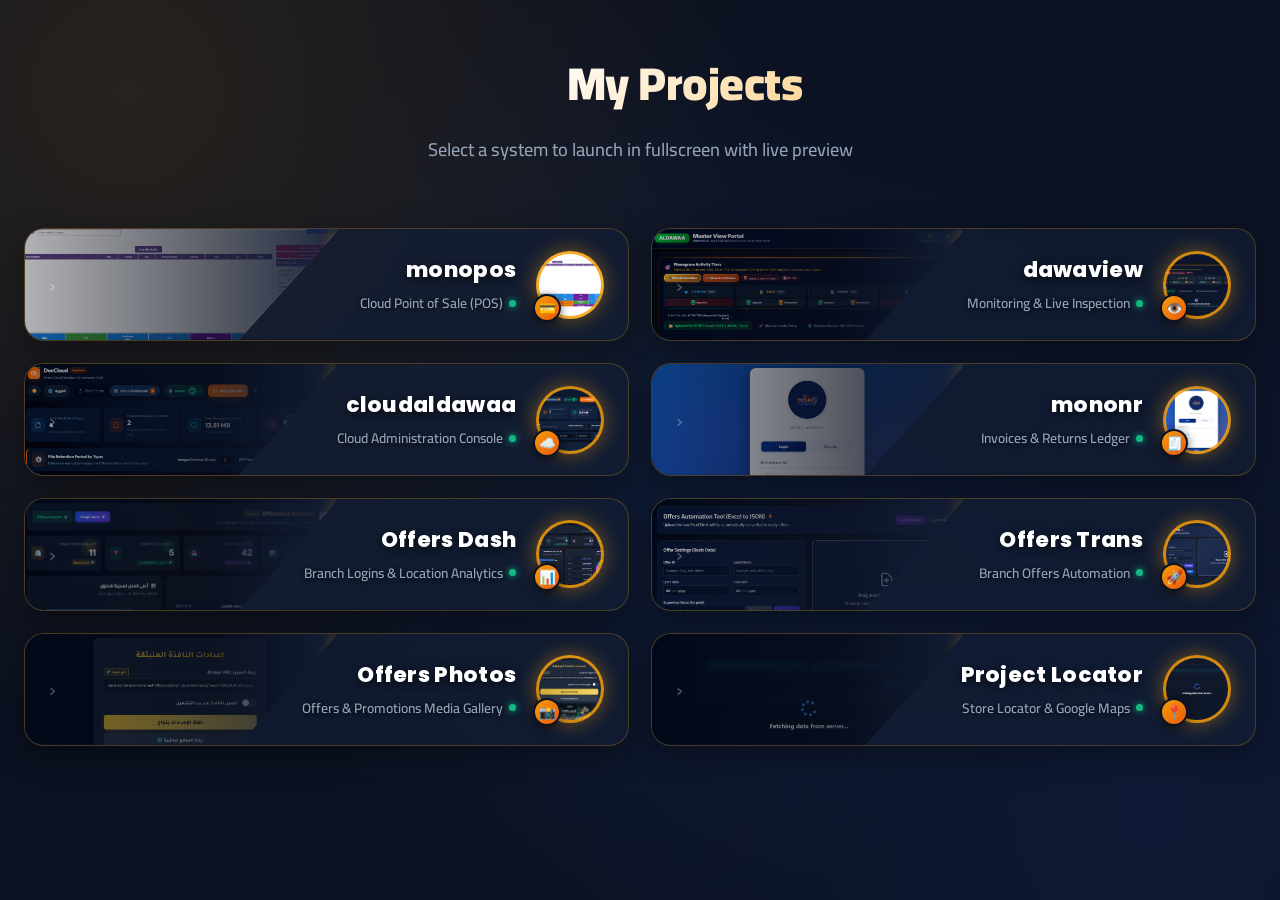
==== commit ea00b005: "Convert OffersDash base UI to English, enlarge donut center number with count-up animation, and fix " ====
--- a/index.html
+++ b/index.html
@@ -461,8 +461,8 @@
 
     <div id="main-container" class="container">
         <header id="main-header">
-            <h1>مشاريعي</h1>
-            <p>اختر أحد الأنظمة لعرضه بملء الشاشة مع المعاينة الحية</p>
+            <h1>My Projects <span style="font-size: 1.15rem; opacity: 0.75; font-weight: 600;">(مشاريعي)</span></h1>
+            <p>Select a system to launch in fullscreen with live preview</p>
         </header>
         
         <div id="cards-grid" class="cards-grid">
@@ -470,7 +470,7 @@
             <!-- 1. dawaview -->
             <button class="card" onclick="loadUrl('https://dawaview.vercel.app/')">
                 <div class="card-split-bg">
-                    <img src="screenshots/dawaview.png" alt="dawaview preview" class="card-split-img">
+                    <img src="screenshots/dawaview.png" alt="" class="card-split-img" loading="eager" decoding="async">
                     <div class="card-split-overlay"></div>
                 </div>
                 <div class="card-icon-container">
@@ -479,7 +479,7 @@
                 </div>
                 <div class="card-content">
                     <h2>dawaview</h2>
-                    <span class="card-subtitle"><span class="card-status-dot"></span> بوابة المتابعة والمعاينة</span>
+                    <span class="card-subtitle"><span class="card-status-dot"></span> Monitoring & Live Inspection</span>
                 </div>
                 <div class="card-arrow">‹</div>
             </button>
@@ -487,7 +487,7 @@
             <!-- 2. monopos -->
             <button class="card" onclick="loadUrl('https://monopos.vercel.app/')">
                 <div class="card-split-bg">
-                    <img src="screenshots/monopos.png" alt="monopos preview" class="card-split-img">
+                    <img src="screenshots/monopos.png" alt="" class="card-split-img" loading="eager" decoding="async">
                     <div class="card-split-overlay"></div>
                 </div>
                 <div class="card-icon-container">
@@ -496,7 +496,7 @@
                 </div>
                 <div class="card-content">
                     <h2>monopos</h2>
-                    <span class="card-subtitle"><span class="card-status-dot"></span> نظام نقاط البيع السحابي</span>
+                    <span class="card-subtitle"><span class="card-status-dot"></span> Cloud Point of Sale (POS)</span>
                 </div>
                 <div class="card-arrow">‹</div>
             </button>
@@ -504,7 +504,7 @@
             <!-- 3. mononr -->
             <button class="card" onclick="loadUrl('https://mononr.vercel.app/')">
                 <div class="card-split-bg">
-                    <img src="screenshots/mononr.png" alt="mononr preview" class="card-split-img">
+                    <img src="screenshots/mononr.png" alt="" class="card-split-img" loading="eager" decoding="async">
                     <div class="card-split-overlay"></div>
                 </div>
                 <div class="card-icon-container">
@@ -513,7 +513,7 @@
                 </div>
                 <div class="card-content">
                     <h2>mononr</h2>
-                    <span class="card-subtitle"><span class="card-status-dot"></span> سجل الفواتير والمردودات</span>
+                    <span class="card-subtitle"><span class="card-status-dot"></span> Invoices & Returns Ledger</span>
                 </div>
                 <div class="card-arrow">‹</div>
             </button>
@@ -521,7 +521,7 @@
             <!-- 4. cloudaldawaa -->
             <button class="card" onclick="loadUrl('https://cloudaldawaa.vercel.app/?mode=admin')">
                 <div class="card-split-bg">
-                    <img src="screenshots/cloudaldawaa.png" alt="cloudaldawaa preview" class="card-split-img">
+                    <img src="screenshots/cloudaldawaa.png" alt="" class="card-split-img" loading="eager" decoding="async">
                     <div class="card-split-overlay"></div>
                 </div>
                 <div class="card-icon-container">
@@ -530,7 +530,7 @@
                 </div>
                 <div class="card-content">
                     <h2>cloudaldawaa</h2>
-                    <span class="card-subtitle"><span class="card-status-dot"></span> لوحة إدارة سحابة الدواء</span>
+                    <span class="card-subtitle"><span class="card-status-dot"></span> Cloud Administration Console</span>
                 </div>
                 <div class="card-arrow">‹</div>
             </button>
@@ -538,7 +538,7 @@
             <!-- 5. Offers Trans -->
             <button class="card" onclick="loadUrl('./Offers Trans.html')">
                 <div class="card-split-bg">
-                    <img src="screenshots/offerstrans.png" alt="Offers Trans preview" class="card-split-img">
+                    <img src="screenshots/offerstrans.png" alt="" class="card-split-img" loading="eager" decoding="async">
                     <div class="card-split-overlay"></div>
                 </div>
                 <div class="card-icon-container">
@@ -547,7 +547,7 @@
                 </div>
                 <div class="card-content">
                     <h2>Offers Trans</h2>
-                    <span class="card-subtitle"><span class="card-status-dot"></span> أتمتة وعروض الفروع</span>
+                    <span class="card-subtitle"><span class="card-status-dot"></span> Branch Offers Automation</span>
                 </div>
                 <div class="card-arrow">‹</div>
             </button>
@@ -555,7 +555,7 @@
             <!-- 6. Offers Dash -->
             <button class="card" onclick="loadUrl('./Offers Dash.html')">
                 <div class="card-split-bg">
-                    <img src="screenshots/offersdash.png" alt="Offers Dash preview" class="card-split-img">
+                    <img src="screenshots/offersdash.png" alt="" class="card-split-img" loading="eager" decoding="async">
                     <div class="card-split-overlay"></div>
                 </div>
                 <div class="card-icon-container">
@@ -564,7 +564,7 @@
                 </div>
                 <div class="card-content">
                     <h2>Offers Dash</h2>
-                    <span class="card-subtitle"><span class="card-status-dot"></span> تحليلات الدخول والخرائط</span>
+                    <span class="card-subtitle"><span class="card-status-dot"></span> Branch Logins & Location Analytics</span>
                 </div>
                 <div class="card-arrow">‹</div>
             </button>
@@ -572,7 +572,7 @@
             <!-- 7. Project Locator -->
             <button class="card" onclick="loadUrl('https://projectlocator.vercel.app/')">
                 <div class="card-split-bg">
-                    <img src="screenshots/projectlocator.png" alt="Project Locator preview" class="card-split-img">
+                    <img src="screenshots/projectlocator.png" alt="" class="card-split-img" loading="eager" decoding="async">
                     <div class="card-split-overlay"></div>
                 </div>
                 <div class="card-icon-container">
@@ -581,7 +581,7 @@
                 </div>
                 <div class="card-content">
                     <h2>Project Locator</h2>
-                    <span class="card-subtitle"><span class="card-status-dot"></span> محدد المواقع والفروع</span>
+                    <span class="card-subtitle"><span class="card-status-dot"></span> Store Locator & Google Maps</span>
                 </div>
                 <div class="card-arrow">‹</div>
             </button>
@@ -589,7 +589,7 @@
             <!-- 8. Offers Photos -->
             <button class="card" onclick="loadUrl('./offers_photos.html')">
                 <div class="card-split-bg">
-                    <img src="screenshots/offersphotos.png" alt="Offers Photos preview" class="card-split-img">
+                    <img src="screenshots/offersphotos.png" alt="" class="card-split-img" loading="eager" decoding="async">
                     <div class="card-split-overlay"></div>
                 </div>
                 <div class="card-icon-container">
@@ -598,7 +598,7 @@
                 </div>
                 <div class="card-content">
                     <h2>Offers Photos</h2>
-                    <span class="card-subtitle"><span class="card-status-dot"></span> استوديو صور وتصميم العروض</span>
+                    <span class="card-subtitle"><span class="card-status-dot"></span> Offers & Promotions Media Gallery</span>
                 </div>
                 <div class="card-arrow">‹</div>
             </button>
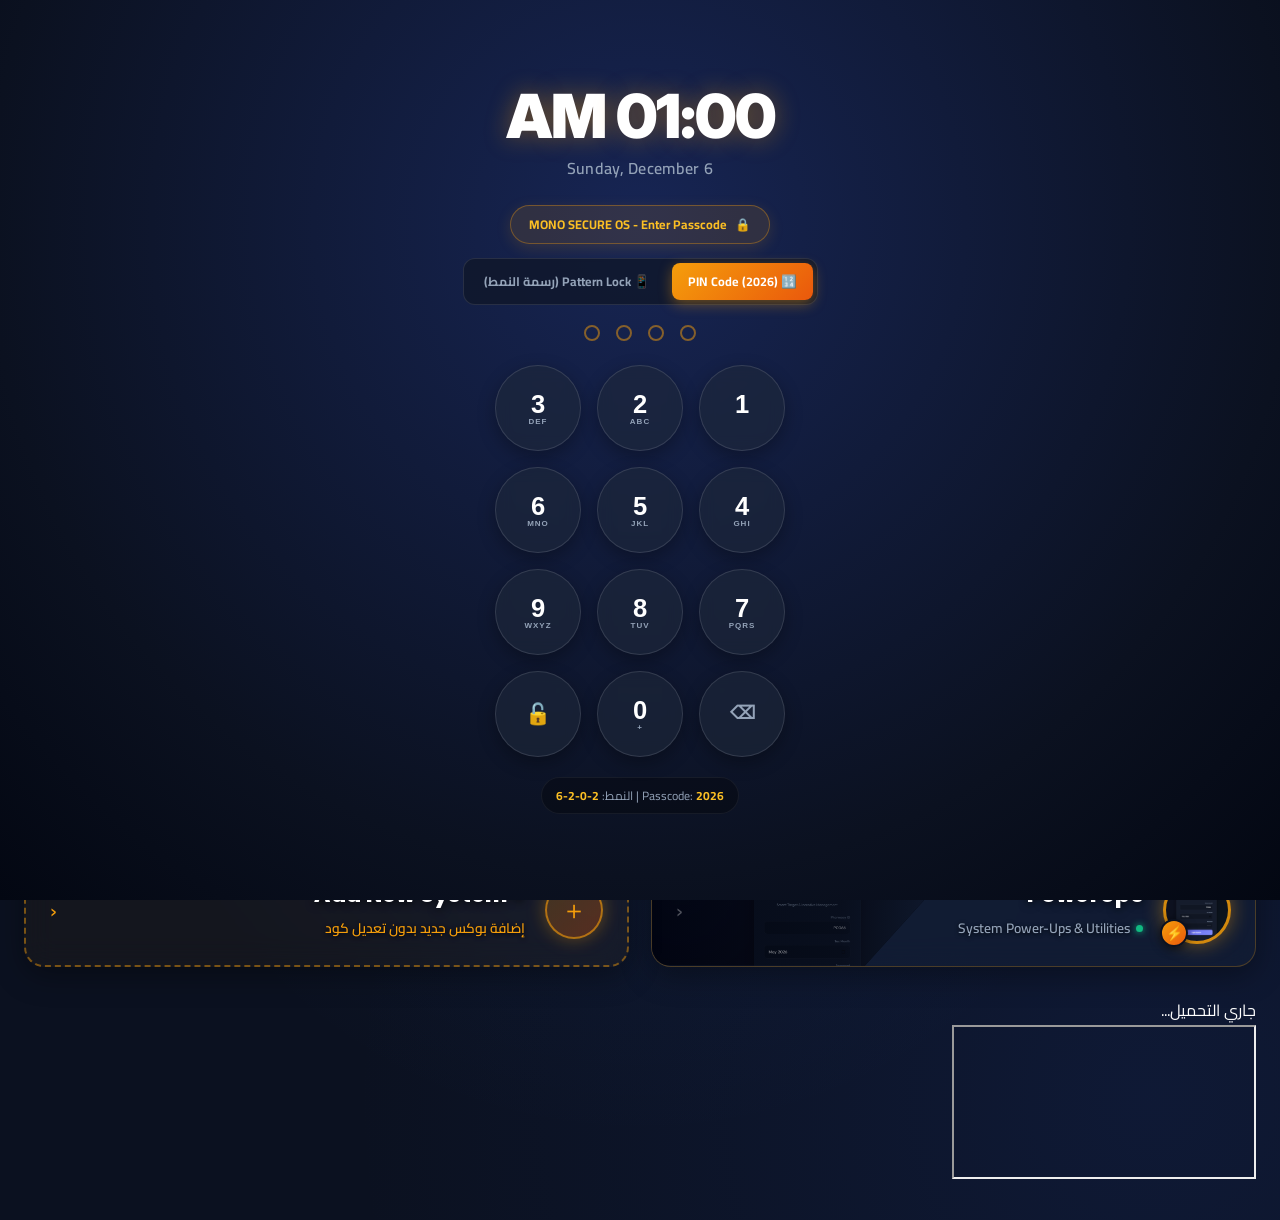
==== commit b0491e55: "Add PowerUps box, smartphone pattern/PIN lock screen (2026), and Admin box management system" ====
--- a/index.html
+++ b/index.html
@@ -7,611 +7,715 @@
     <link rel="manifest" href="manifest.json">
     <link rel="icon" href="https://github.com/meralmohamed121022-cyber/OFFERSTRANS/blob/main/icon.png?raw=true" type="image/png">
     <link rel="apple-touch-icon" href="https://github.com/meralmohamed121022-cyber/OFFERSTRANS/blob/main/icon.png?raw=true">
-    <link href="https://fonts.googleapis.com/css2?family=Cairo:wght@400;600;700;800;900&family=Tajawal:wght@400;500;700;800&family=Poppins:wght@600;700&display=swap" rel="stylesheet">
-    <style>
-        :root {
-            --dark-blue: #0b1120;
-            --card-blue: #131e36;
-            --medium-blue: #1e3a8a;
-            --light-blue: #3b82f6;
-            --orange: #f59e0b;
-            --dark-orange: #ea580c;
-            --white: #ffffff;
-            --gray: #94a3b8;
-            --light-gray: #cbd5e1;
-            --shadow: 0 10px 35px 0 rgba(0, 0, 0, 0.45);
-        }
-
-        * {
-            margin: 0;
-            padding: 0;
-            box-sizing: border-box;
-        }
-
-        body {
-            font-family: 'Cairo', 'Tajawal', sans-serif;
-            background-color: var(--dark-blue);
-            background-image: 
-                radial-gradient(circle at 10% 10%, rgba(245, 158, 11, 0.12) 0px, transparent 45%),
-                radial-gradient(circle at 90% 90%, rgba(30, 58, 138, 0.2) 0px, transparent 50%),
-                radial-gradient(circle at 50% 50%, rgba(59, 130, 246, 0.08) 0px, transparent 60%);
-            color: var(--white);
-            min-height: 100vh;
-            padding: 2rem 1.5rem;
-            transition: padding 0.3s ease;
-            position: relative;
-        }
-
-        /* Fullscreen Mode Overrides */
-        body:has(.fullscreen-mode) {
-            padding: 0;
-            overflow: hidden;
-        }
-
-        .container {
-            max-width: 1240px;
-            margin: 0 auto;
-            display: flex;
-            flex-direction: column;
-            gap: 1.8rem;
-            min-height: calc(100vh - 4rem);
-            transition: all 0.3s ease;
-        }
-
-        .container.fullscreen-mode {
-            max-width: 100%;
-            height: 100vh;
-            gap: 0;
-        }
-
-        header {
-            text-align: center;
-            padding: 0.5rem 0 1rem;
-        }
-
-        header h1 {
-            font-size: 2.9rem;
-            font-weight: 900;
-            background: linear-gradient(135deg, #ffffff 40%, var(--orange) 100%);
-            -webkit-background-clip: text;
-            -webkit-text-fill-color: transparent;
-            margin-bottom: 0.4rem;
-            letter-spacing: -0.5px;
-        }
-
-        header p {
-            color: var(--gray);
-            font-size: 1.15rem;
-            font-weight: 500;
-        }
-
-        /* Responsive Grid: 2 columns on desktop/tablet, 2 columns on mobile */
-        .cards-grid {
-            display: grid;
-            grid-template-columns: repeat(2, 1fr);
-            gap: 1.35rem;
-            margin-top: 1rem;
-        }
-
-        /* Card with Diagonal Split Preview */
-        .card {
-            position: relative;
-            background: rgba(19, 30, 54, 0.7);
-            border: 1px solid rgba(245, 158, 11, 0.25);
-            backdrop-filter: blur(14px);
-            border-radius: 20px;
-            padding: 1.35rem 1.5rem;
-            display: flex;
-            align-items: center;
-            gap: 1.25rem;
-            cursor: pointer;
-            transition: all 0.35s cubic-bezier(0.4, 0, 0.2, 1);
-            color: var(--white);
-            text-align: right;
-            box-shadow: 0 8px 30px rgba(0, 0, 0, 0.35);
-            outline: none;
-            font-family: inherit;
-            overflow: hidden;
-            min-height: 105px;
-        }
-
-        .card:hover {
-            transform: translateY(-6px);
-            border-color: rgba(245, 158, 11, 0.7);
-            background: rgba(30, 58, 138, 0.5);
-            box-shadow: 0 16px 45px rgba(245, 158, 11, 0.25), 0 0 25px rgba(245, 158, 11, 0.15);
-        }
-
-        .card:active {
-            transform: scale(0.98);
-        }
-
-        /* 1. Diagonal Screenshot Split Half (على الجانب الأيسر بزاوية مائلة أنيقة) */
-        .card-split-bg {
-            position: absolute;
-            top: 0;
-            left: 0;
-            width: 52%;
-            height: 100%;
-            overflow: hidden;
-            pointer-events: none;
-            clip-path: polygon(0 0, 100% 0, 68% 100%, 0 100%);
-            z-index: 1;
-            transition: width 0.35s ease, filter 0.35s ease;
-        }
-
-        .card:hover .card-split-bg {
-            width: 58%;
-        }
-
-        .card-split-img {
-            width: 100%;
-            height: 100%;
-            object-fit: cover;
-            object-position: top left;
-            filter: brightness(0.78) contrast(1.1);
-            transform: scale(1.02);
-            transition: transform 0.4s ease, filter 0.4s ease;
-        }
-
-        .card:hover .card-split-img {
-            transform: scale(1.1);
-            filter: brightness(0.95) contrast(1.15);
-        }
-
-        /* Gradient mask for smooth blending with card content */
-        .card-split-overlay {
-            position: absolute;
-            top: 0;
-            left: 0;
-            width: 100%;
-            height: 100%;
-            background: linear-gradient(to right, rgba(11, 17, 32, 0.15) 0%, rgba(11, 17, 32, 0.6) 60%, rgba(19, 30, 54, 0.95) 100%);
-        }
-
-        /* Glowing diagonal accent border line */
-        .card-split-bg::after {
-            content: '';
-            position: absolute;
-            top: 0;
-            right: 0;
-            width: 2.5px;
-            height: 100%;
-            background: linear-gradient(to bottom, transparent 0%, rgba(245, 158, 11, 0.75) 50%, transparent 100%);
-            box-shadow: 0 0 12px rgba(245, 158, 11, 0.9);
-            transform: skewX(-16deg);
-            transform-origin: top;
-        }
-
-        /* 2. Circular Icon with Thumbnail & Floating Emoji Badge */
-        .card-icon-container {
-            position: relative;
-            width: 68px;
-            height: 68px;
-            flex-shrink: 0;
-            z-index: 3;
-        }
-
-        .card-icon-thumb {
-            width: 100%;
-            height: 100%;
-            border-radius: 50%;
-            background-size: cover;
-            background-position: center top;
-            border: 3px solid rgba(245, 158, 11, 0.85);
-            box-shadow: 0 0 20px rgba(245, 158, 11, 0.45);
-            transition: transform 0.35s ease, border-color 0.35s ease, box-shadow 0.35s ease;
-            overflow: hidden;
-            background-color: #0f172a;
-        }
-
-        .card:hover .card-icon-thumb {
-            transform: scale(1.08) rotate(3deg);
-            border-color: #f59e0b;
-            box-shadow: 0 0 28px rgba(245, 158, 11, 0.8);
-        }
-
-        .card-icon-badge {
-            position: absolute;
-            bottom: -3px;
-            left: -3px;
-            width: 28px;
-            height: 28px;
-            background: linear-gradient(135deg, var(--orange), var(--dark-orange));
-            border: 2px solid var(--dark-blue);
-            border-radius: 50%;
-            display: flex;
-            align-items: center;
-            justify-content: center;
-            font-size: 13.5px;
-            box-shadow: 0 2px 10px rgba(0, 0, 0, 0.6);
-            z-index: 4;
-            transition: transform 0.3s ease;
-        }
-
-        .card:hover .card-icon-badge {
-            transform: scale(1.18);
-        }
-
-        /* Card Content */
-        .card-content {
-            flex: 1;
-            z-index: 3;
-            display: flex;
-            flex-direction: column;
-            justify-content: center;
-            gap: 4px;
-        }
-
-        .card-content h2 {
-            font-size: 1.35rem;
-            font-weight: 800;
-            letter-spacing: 0.3px;
-            margin: 0;
-            color: #ffffff;
-            text-shadow: 0 2px 8px rgba(0, 0, 0, 0.7);
-            font-family: 'Poppins', 'Cairo', sans-serif;
-        }
-
-        .card-subtitle {
-            font-size: 0.86rem;
-            color: var(--gray);
-            font-weight: 600;
-            display: flex;
-            align-items: center;
-            gap: 6px;
-            text-shadow: 0 1px 4px rgba(0, 0, 0, 0.9);
-        }
-
-        .card-status-dot {
-            width: 7px;
-            height: 7px;
-            border-radius: 50%;
-            background-color: #10b981;
-            display: inline-block;
-            box-shadow: 0 0 7px #10b981;
-        }
-
-        .card-arrow {
-            font-size: 1.4rem;
-            color: rgba(255, 255, 255, 0.3);
-            z-index: 3;
-            transition: transform 0.3s ease, color 0.3s ease;
-            margin-right: auto;
-            padding-right: 4px;
-        }
-
-        .card:hover .card-arrow {
-            transform: translateX(-4px);
-            color: var(--orange);
-        }
-
-        /* Iframe Container */
-        .iframe-container {
-            flex: 1;
-            background: var(--dark-blue);
-            width: 100%;
-            height: 100%;
-            position: relative;
-            display: flex;
-            justify-content: center;
-            align-items: center;
-        }
-
-        .iframe-container.hidden {
-            display: none;
-        }
-
-        #content-frame {
-            width: 100%;
-            height: 100%;
-            border: none;
-            background: white;
-        }
-
-        .loading {
-            position: absolute;
-            top: 50%;
-            left: 50%;
-            transform: translate(-50%, -50%);
-            background: rgba(15, 23, 42, 0.95);
-            padding: 1rem 2rem;
-            border-radius: 2rem;
-            border: 1px solid var(--orange);
-            color: var(--orange);
-            font-weight: bold;
-            z-index: 10;
-            backdrop-filter: blur(5px);
-            transition: opacity 0.3s;
-            box-shadow: 0 10px 25px rgba(245, 158, 11, 0.4);
-        }
-
-        .loading.hidden {
-            opacity: 0;
-            pointer-events: none;
-        }
-
-        /* Back Button */
-        .back-btn {
-            position: fixed;
-            bottom: 2rem;
-            right: 2rem;
-            background: linear-gradient(135deg, var(--orange), var(--dark-orange));
-            color: var(--white);
-            border: none;
-            width: 60px;
-            height: 60px;
-            border-radius: 50%;
-            font-size: 1.8rem;
-            cursor: pointer;
-            z-index: 100;
-            display: flex;
-            align-items: center;
-            justify-content: center;
-            box-shadow: 0 8px 25px rgba(245, 158, 11, 0.4);
-            transition: all 0.3s;
-        }
-
-        .back-btn:hover {
-            transform: translateY(-3px) scale(1.05);
-            box-shadow: 0 12px 35px rgba(245, 158, 11, 0.6);
-        }
-
-        .back-btn.hidden {
-            display: none;
-        }
-
-        /* Mobile Responsive (كل اتنين قصاد بعض في الموبايل) */
-        @media (max-width: 680px) {
-            body {
-                padding: 1rem 0.65rem;
-            }
-            .container {
-                padding: 0;
-                gap: 1rem;
-                height: auto;
-            }
-            header {
-                padding: 0.3rem 0;
-            }
-            header h1 {
-                font-size: 2rem;
-            }
-            header p {
-                font-size: 0.9rem;
-            }
-            /* كل اتنين قصاد بعض */
-            .cards-grid {
-                grid-template-columns: repeat(2, 1fr);
-                gap: 0.65rem;
-                margin-top: 0.8rem;
-            }
-            .card {
-                padding: 0.95rem 0.6rem;
-                gap: 0.65rem;
-                flex-direction: column;
-                text-align: center;
-                border-radius: 16px;
-                min-height: 125px;
-            }
-            /* في الموبايل التقسيمة المائلة تأخذ الثلث العلوي كخلفية جمالية */
-            .card-split-bg {
-                width: 100%;
-                height: 48%;
-                clip-path: polygon(0 0, 100% 0, 100% 68%, 0 100%);
-            }
-            .card:hover .card-split-bg {
-                width: 100%;
-            }
-            .card-split-bg::after {
-                display: none;
-            }
-            .card-icon-container {
-                width: 54px;
-                height: 54px;
-            }
-            .card-icon-badge {
-                width: 24px;
-                height: 24px;
-                font-size: 11px;
-            }
-            .card-content h2 {
-                font-size: 1.05rem;
-                word-break: break-word;
-            }
-            .card-subtitle {
-                font-size: 0.76rem;
-                justify-content: center;
-            }
-            .card-arrow {
-                display: none;
-            }
-            .back-btn {
-                bottom: 1.25rem;
-                right: 1.25rem;
-                width: 52px;
-                height: 52px;
-                font-size: 1.5rem;
-            }
-        }
-
-        /* Tablet Responsive Rule */
-        @media (min-width: 681px) and (max-width: 992px) {
-            .cards-grid {
-                gap: 1rem;
-            }
-            .card {
-                padding: 1.15rem 1.1rem;
-                gap: 1rem;
-            }
-            .card-icon-container {
-                width: 60px;
-                height: 60px;
-            }
-            .card-content h2 {
-                font-size: 1.2rem;
-            }
-        }
-    </style>
+    <link href="https://fonts.googleapis.com/css2?family=Cairo:wght@400;600;700;800;900&family=Tajawal:wght@400;500;700;800&family=Inter:wght@400;600;700;800;900&family=Poppins:wght@600;700;800&display=swap" rel="stylesheet">
+    <link rel="stylesheet" href="styles.css">
 </head>
 <body>
-    <button id="back-btn" class="back-btn hidden" onclick="goHome()" title="العودة للرئيسية">
-        🏠
+
+    <!-- Back to Systems Button in Fullscreen Mode -->
+    <button id="back-btn" class="back-btn hidden" onclick="goHome()">
+        <span>←</span> الرجوع للمشاريع
     </button>
 
+    <!-- SMARTPHONE SECURITY LOCK SCREEN (Passcode: 2026) -->
+    <div id="lockScreen" class="lock-screen-overlay">
+        <div class="lock-container">
+            <div class="lock-clock-time" id="lockClock">12:00</div>
+            <div class="lock-clock-date" id="lockDate">Saturday, November 7</div>
+
+            <div class="lock-header-badge">
+                <span class="lock-pulse-icon">🔒</span>
+                <span id="lockStatusText">MONO SECURE OS - Enter Passcode</span>
+            </div>
+
+            <!-- Mode Switcher Tabs -->
+            <div class="lock-switcher-tabs">
+                <button class="lock-tab-btn active" id="btnModePin" onclick="switchLockMode('pin')">
+                    🔢 PIN Code (2026)
+                </button>
+                <button class="lock-tab-btn" id="btnModePattern" onclick="switchLockMode('pattern')">
+                    📱 Pattern Lock (رسمة النمط)
+                </button>
+            </div>
+
+            <!-- PIN Keypad Mode -->
+            <div id="pinModeContainer" style="width: 100%;">
+                <div class="pin-indicator-box" id="pinDotsBox">
+                    <div class="pin-dot" id="pdot-0"></div>
+                    <div class="pin-dot" id="pdot-1"></div>
+                    <div class="pin-dot" id="pdot-2"></div>
+                    <div class="pin-dot" id="pdot-3"></div>
+                </div>
+
+                <div class="pin-keypad-grid">
+                    <button class="keypad-key" onclick="pressPin('1')">1<span class="keypad-subletter">&nbsp;</span></button>
+                    <button class="keypad-key" onclick="pressPin('2')">2<span class="keypad-subletter">ABC</span></button>
+                    <button class="keypad-key" onclick="pressPin('3')">3<span class="keypad-subletter">DEF</span></button>
+                    
+                    <button class="keypad-key" onclick="pressPin('4')">4<span class="keypad-subletter">GHI</span></button>
+                    <button class="keypad-key" onclick="pressPin('5')">5<span class="keypad-subletter">JKL</span></button>
+                    <button class="keypad-key" onclick="pressPin('6')">6<span class="keypad-subletter">MNO</span></button>
+                    
+                    <button class="keypad-key" onclick="pressPin('7')">7<span class="keypad-subletter">PQRS</span></button>
+                    <button class="keypad-key" onclick="pressPin('8')">8<span class="keypad-subletter">TUV</span></button>
+                    <button class="keypad-key" onclick="pressPin('9')">9<span class="keypad-subletter">WXYZ</span></button>
+                    
+                    <button class="keypad-key" onclick="backspacePin()" style="font-size: 1.1rem; color: #94a3b8;">⌫</button>
+                    <button class="keypad-key" onclick="pressPin('0')">0<span class="keypad-subletter">+</span></button>
+                    <button class="keypad-key" onclick="checkPinManual()" style="font-size: 1.3rem; color: #fbbf24;">🔓</button>
+                </div>
+            </div>
+
+            <!-- Pattern Lock Mode -->
+            <div id="patternModeContainer" style="display: none; width: 100%;">
+                <div class="pattern-lock-wrapper" id="patternWrapper">
+                    <canvas id="patternCanvas" class="pattern-canvas" width="300" height="360"></canvas>
+                    <div class="pattern-nodes-matrix" id="patternNodesMatrix">
+                        <!-- Populated by JavaScript -->
+                    </div>
+                </div>
+            </div>
+
+            <div class="lock-hint-footer">
+                Passcode: <strong>2026</strong> | النمط: <strong>2-0-2-6</strong>
+            </div>
+        </div>
+    </div>
+
+    <!-- MAIN DASHBOARD CONTAINER -->
     <div id="main-container" class="container">
         <header id="main-header">
             <h1>My Projects <span style="font-size: 1.15rem; opacity: 0.75; font-weight: 600;">(مشاريعي)</span></h1>
             <p>Select a system to launch in fullscreen with live preview</p>
+            
+            <!-- Admin & Utility Bar -->
+            <div class="header-actions-bar">
+                <button class="header-btn header-btn-admin" onclick="openAdminModal()">
+                    <span>➕</span> Add System / إدارة الأنظمة
+                </button>
+                <button class="header-btn header-btn-lock" onclick="lockSystemNow()">
+                    <span>🔒</span> Lock / قفل الشاشة
+                </button>
+            </div>
         </header>
-        
+
+        <!-- Dynamic Cards Grid -->
         <div id="cards-grid" class="cards-grid">
-            
-            <!-- 1. dawaview -->
-            <button class="card" onclick="loadUrl('https://dawaview.vercel.app/')">
-                <div class="card-split-bg">
-                    <img src="screenshots/dawaview.png" alt="" class="card-split-img" loading="eager" decoding="async">
-                    <div class="card-split-overlay"></div>
-                </div>
-                <div class="card-icon-container">
-                    <div class="card-icon-thumb" style="background-image: url('screenshots/dawaview.png');"></div>
-                    <div class="card-icon-badge">👁️</div>
-                </div>
-                <div class="card-content">
-                    <h2>dawaview</h2>
-                    <span class="card-subtitle"><span class="card-status-dot"></span> Monitoring & Live Inspection</span>
-                </div>
-                <div class="card-arrow">‹</div>
-            </button>
-
-            <!-- 2. monopos -->
-            <button class="card" onclick="loadUrl('https://monopos.vercel.app/')">
-                <div class="card-split-bg">
-                    <img src="screenshots/monopos.png" alt="" class="card-split-img" loading="eager" decoding="async">
-                    <div class="card-split-overlay"></div>
-                </div>
-                <div class="card-icon-container">
-                    <div class="card-icon-thumb" style="background-image: url('screenshots/monopos.png');"></div>
-                    <div class="card-icon-badge">💳</div>
-                </div>
-                <div class="card-content">
-                    <h2>monopos</h2>
-                    <span class="card-subtitle"><span class="card-status-dot"></span> Cloud Point of Sale (POS)</span>
-                </div>
-                <div class="card-arrow">‹</div>
-            </button>
-
-            <!-- 3. mononr -->
-            <button class="card" onclick="loadUrl('https://mononr.vercel.app/')">
-                <div class="card-split-bg">
-                    <img src="screenshots/mononr.png" alt="" class="card-split-img" loading="eager" decoding="async">
-                    <div class="card-split-overlay"></div>
-                </div>
-                <div class="card-icon-container">
-                    <div class="card-icon-thumb" style="background-image: url('screenshots/mononr.png');"></div>
-                    <div class="card-icon-badge">🧾</div>
-                </div>
-                <div class="card-content">
-                    <h2>mononr</h2>
-                    <span class="card-subtitle"><span class="card-status-dot"></span> Invoices & Returns Ledger</span>
-                </div>
-                <div class="card-arrow">‹</div>
-            </button>
-
-            <!-- 4. cloudaldawaa -->
-            <button class="card" onclick="loadUrl('https://cloudaldawaa.vercel.app/?mode=admin')">
-                <div class="card-split-bg">
-                    <img src="screenshots/cloudaldawaa.png" alt="" class="card-split-img" loading="eager" decoding="async">
-                    <div class="card-split-overlay"></div>
-                </div>
-                <div class="card-icon-container">
-                    <div class="card-icon-thumb" style="background-image: url('screenshots/cloudaldawaa.png');"></div>
-                    <div class="card-icon-badge">☁️</div>
-                </div>
-                <div class="card-content">
-                    <h2>cloudaldawaa</h2>
-                    <span class="card-subtitle"><span class="card-status-dot"></span> Cloud Administration Console</span>
-                </div>
-                <div class="card-arrow">‹</div>
-            </button>
-
-            <!-- 5. Offers Trans -->
-            <button class="card" onclick="loadUrl('./Offers Trans.html')">
-                <div class="card-split-bg">
-                    <img src="screenshots/offerstrans.png" alt="" class="card-split-img" loading="eager" decoding="async">
-                    <div class="card-split-overlay"></div>
-                </div>
-                <div class="card-icon-container">
-                    <div class="card-icon-thumb" style="background-image: url('screenshots/offerstrans.png');"></div>
-                    <div class="card-icon-badge">🚀</div>
-                </div>
-                <div class="card-content">
-                    <h2>Offers Trans</h2>
-                    <span class="card-subtitle"><span class="card-status-dot"></span> Branch Offers Automation</span>
-                </div>
-                <div class="card-arrow">‹</div>
-            </button>
-
-            <!-- 6. Offers Dash -->
-            <button class="card" onclick="loadUrl('./Offers Dash.html')">
-                <div class="card-split-bg">
-                    <img src="screenshots/offersdash.png" alt="" class="card-split-img" loading="eager" decoding="async">
-                    <div class="card-split-overlay"></div>
-                </div>
-                <div class="card-icon-container">
-                    <div class="card-icon-thumb" style="background-image: url('screenshots/offersdash.png');"></div>
-                    <div class="card-icon-badge">📊</div>
-                </div>
-                <div class="card-content">
-                    <h2>Offers Dash</h2>
-                    <span class="card-subtitle"><span class="card-status-dot"></span> Branch Logins & Location Analytics</span>
-                </div>
-                <div class="card-arrow">‹</div>
-            </button>
-
-            <!-- 7. Project Locator -->
-            <button class="card" onclick="loadUrl('https://projectlocator.vercel.app/')">
-                <div class="card-split-bg">
-                    <img src="screenshots/projectlocator.png" alt="" class="card-split-img" loading="eager" decoding="async">
-                    <div class="card-split-overlay"></div>
-                </div>
-                <div class="card-icon-container">
-                    <div class="card-icon-thumb" style="background-image: url('screenshots/projectlocator.png');"></div>
-                    <div class="card-icon-badge">📍</div>
-                </div>
-                <div class="card-content">
-                    <h2>Project Locator</h2>
-                    <span class="card-subtitle"><span class="card-status-dot"></span> Store Locator & Google Maps</span>
-                </div>
-                <div class="card-arrow">‹</div>
-            </button>
-
-            <!-- 8. Offers Photos -->
-            <button class="card" onclick="loadUrl('./offers_photos.html')">
-                <div class="card-split-bg">
-                    <img src="screenshots/offersphotos.png" alt="" class="card-split-img" loading="eager" decoding="async">
-                    <div class="card-split-overlay"></div>
-                </div>
-                <div class="card-icon-container">
-                    <div class="card-icon-thumb" style="background-image: url('screenshots/offersphotos.png');"></div>
-                    <div class="card-icon-badge">📸</div>
-                </div>
-                <div class="card-content">
-                    <h2>Offers Photos</h2>
-                    <span class="card-subtitle"><span class="card-status-dot"></span> Offers & Promotions Media Gallery</span>
-                </div>
-                <div class="card-arrow">‹</div>
-            </button>
-
+            <!-- Cards populated dynamically via JavaScript from projects.json / localStorage -->
         </div>
 
+        <!-- Fullscreen Frame Container -->
         <div id="iframe-container" class="iframe-container hidden">
             <div id="loading" class="loading hidden">جاري التحميل...</div>
             <iframe id="content-frame" src="about:blank" title="Project Preview" allowfullscreen allow="camera *; microphone *; autoplay; fullscreen" scrolling="yes"></iframe>
         </div>
     </div>
 
+    <!-- ADMIN & BOX MANAGER MODAL -->
+    <div class="admin-modal-overlay" id="adminModal" onclick="closeAdminModalOnBackdrop(event)">
+        <div class="admin-modal-card">
+            <div class="admin-modal-header">
+                <h2>⚙️ Systems & Box Manager</h2>
+                <button class="admin-modal-close" onclick="closeAdminModal()">✕</button>
+            </div>
+
+            <div class="admin-tabs-bar">
+                <button class="admin-tab active" id="tabBtnAdd" onclick="switchAdminTab('add')">
+                    ➕ Add / Edit Box
+                </button>
+                <button class="admin-tab" id="tabBtnManage" onclick="switchAdminTab('manage')">
+                    📋 Active Boxes (<span id="activeBoxesCount">0</span>)
+                </button>
+                <button class="admin-tab" id="tabBtnGithub" onclick="switchAdminTab('github')">
+                    ☁️ GitHub Sync
+                </button>
+            </div>
+
+            <!-- Tab 1: Add / Edit Box -->
+            <div id="tabContentAdd">
+                <input type="hidden" id="editBoxId" value="">
+                
+                <div class="admin-form-group">
+                    <label class="admin-label">Box Title / اسم النظام (e.g. PowerUps)</label>
+                    <input type="text" id="boxTitleInput" class="admin-input" placeholder="e.g. PowerUps" oninput="updateBoxPreview()">
+                </div>
+
+                <div class="admin-form-group">
+                    <label class="admin-label">Subtitle / Description / الوصف المختصر</label>
+                    <input type="text" id="boxSubtitleInput" class="admin-input" placeholder="e.g. System Power-Ups & Utilities" oninput="updateBoxPreview()">
+                </div>
+
+                <div class="admin-form-group">
+                    <label class="admin-label">Target URL / رابط الموقع أو الصفحة</label>
+                    <input type="text" id="boxUrlInput" class="admin-input" placeholder="https://powerups.vercel.app/" oninput="updateBoxPreview()">
+                </div>
+
+                <div class="admin-form-group">
+                    <label class="admin-label">Badge Emoji / رمز الإيموجي</label>
+                    <input type="text" id="boxBadgeInput" class="admin-input" placeholder="⚡" value="⚡" style="max-width: 140px;" oninput="updateBoxPreview()">
+                </div>
+
+                <div class="admin-form-group">
+                    <label class="admin-label">Card Image / صورة البوكس والمعاينة</label>
+                    <div style="display: flex; gap: 8px; margin-bottom: 8px;">
+                        <input type="text" id="boxImageInput" class="admin-input" placeholder="screenshots/powerups.png or Image URL" oninput="updateBoxPreview()">
+                        <label style="background: rgba(255,255,255,0.08); border: 1px solid rgba(255,255,255,0.15); padding: 8px 12px; border-radius: 10px; cursor: pointer; white-space: nowrap; font-size: 12px; font-weight: 700; color: #cbd5e1; display: flex; align-items: center; gap: 6px;">
+                            📁 Upload
+                            <input type="file" id="boxImageFileInput" accept="image/*" style="display: none;" onchange="handleImageFileUpload(event)">
+                        </label>
+                    </div>
+                </div>
+
+                <!-- Live Card Preview -->
+                <div style="margin: 16px 0; background: rgba(0,0,0,0.3); padding: 12px; border-radius: 16px; border: 1px solid rgba(255,255,255,0.06);">
+                    <div style="font-size: 11px; color: #94a3b8; margin-bottom: 8px; font-weight: 700;">Live Card Preview / معاينة البوكس:</div>
+                    <div id="modalBoxPreviewContainer">
+                        <!-- Preview Card -->
+                    </div>
+                </div>
+
+                <button class="admin-btn-save" onclick="saveBoxFromForm()">
+                    💾 Save Box (حفظ ونشر البوكس)
+                </button>
+                <div id="adminSaveStatus" class="admin-status-box"></div>
+            </div>
+
+            <!-- Tab 2: Manage Active Boxes -->
+            <div id="tabContentManage" style="display: none;">
+                <div class="admin-items-list" id="adminBoxesList">
+                    <!-- Populated dynamically -->
+                </div>
+            </div>
+
+            <!-- Tab 3: GitHub Sync -->
+            <div id="tabContentGithub" style="display: none;">
+                <div style="background: rgba(15, 23, 42, 0.7); border: 1px solid rgba(245, 158, 11, 0.25); border-radius: 14px; padding: 16px; margin-bottom: 16px; font-size: 13px; line-height: 1.6; color: #cbd5e1;">
+                    <p style="margin-bottom: 10px;">
+                        <strong>☁️ مزامنة التغييرات مع GitHub:</strong><br>
+                        لحفظ البوكسات الجديدة في المستودع 
+                        <code style="color: #60a5fa; background: rgba(59,130,246,0.15); padding: 2px 6px; border-radius: 4px;">meralmohamed121022-cyber/allmonosystem</code> 
+                        لتظهر لكل الزوار والأجهزة تلقائياً، يمكنك إدخال التوكن الشخصي الخاص بك أدناه.
+                    </p>
+                    <a href="https://github.com/settings/tokens/new?scopes=repo&description=MonoSystemAdmin" target="_blank" style="display: inline-flex; align-items: center; gap: 6px; background: rgba(59, 130, 246, 0.2); border: 1px solid rgba(59, 130, 246, 0.4); color: #93c5fd; padding: 7px 14px; border-radius: 8px; text-decoration: none; font-size: 12.5px; font-weight: 700;">
+                        🔗 احصل على توكن جديد من GitHub (رابط مباشر لإنشاء التوكن) ↗
+                    </a>
+                </div>
+
+                <div class="admin-form-group">
+                    <label class="admin-label">GitHub Personal Access Token (PAT)</label>
+                    <input type="password" id="githubTokenInput" class="admin-input" placeholder="ghp_xxxxxxxxxxxxxxxxxxxx" onchange="saveGithubToken()">
+                </div>
+
+                <button class="admin-btn-save" onclick="syncWithGithubManually()" style="background: linear-gradient(135deg, #2563eb, #7c3aed); box-shadow: 0 4px 18px rgba(37,99,235,0.4);">
+                    🚀 Push All Boxes to GitHub (مزامنة فورية مع المستودع)
+                </button>
+                <div id="githubSyncStatus" class="admin-status-box"></div>
+            </div>
+        </div>
+    </div>
+
+    <!-- CORE SYSTEM SCRIPTS -->
     <script>
+        // ==========================================
+        // 1. DEFAULT PROJECTS LIST (INCLUDING POWERUPS)
+        // ==========================================
+        const DEFAULT_PROJECTS = [
+            {
+                id: "dawaview",
+                title: "dawaview",
+                subtitle: "Monitoring & Live Inspection",
+                url: "https://dawaview.vercel.app/",
+                badge: "👁️",
+                image: "screenshots/dawaview.png"
+            },
+            {
+                id: "monopos",
+                title: "monopos",
+                subtitle: "Cloud Point of Sale (POS)",
+                url: "https://monopos.vercel.app/",
+                badge: "💳",
+                image: "screenshots/monopos.png"
+            },
+            {
+                id: "mononr",
+                title: "mononr",
+                subtitle: "Invoices & Returns Ledger",
+                url: "https://mononr.vercel.app/",
+                badge: "🧾",
+                image: "screenshots/mononr.png"
+            },
+            {
+                id: "cloudaldawaa",
+                title: "cloudaldawaa",
+                subtitle: "Cloud Administration Console",
+                url: "https://cloudaldawaa.vercel.app/?mode=admin",
+                badge: "☁️",
+                image: "screenshots/cloudaldawaa.png"
+            },
+            {
+                id: "offerstrans",
+                title: "Offers Trans",
+                subtitle: "Branch Offers Automation",
+                url: "./Offers Trans.html",
+                badge: "🚀",
+                image: "screenshots/offerstrans.png"
+            },
+            {
+                id: "offersdash",
+                title: "Offers Dash",
+                subtitle: "Branch Logins & Location Analytics",
+                url: "./Offers Dash.html",
+                badge: "📊",
+                image: "screenshots/offersdash.png"
+            },
+            {
+                id: "projectlocator",
+                title: "Project Locator",
+                subtitle: "Store Locator & Google Maps",
+                url: "https://projectlocator.vercel.app/",
+                badge: "📍",
+                image: "screenshots/projectlocator.png"
+            },
+            {
+                id: "offersphotos",
+                title: "Offers Photos",
+                subtitle: "Offers & Promotions Media Gallery",
+                url: "./offers_photos.html",
+                badge: "📸",
+                image: "screenshots/offersphotos.png"
+            },
+            {
+                id: "powerups",
+                title: "PowerUps",
+                subtitle: "System Power-Ups & Utilities",
+                url: "https://powerups.vercel.app/",
+                badge: "⚡",
+                image: "screenshots/powerups.png"
+            }
+        ];
+
+        let allProjects = [];
+
+        // GitHub Repository Config
+        const GITHUB_REPO = 'meralmohamed121022-cyber/allmonosystem';
+        const DEFAULT_GITHUB_TOKEN = 'ghp_' + 'CyBCzGaL' + 'ZYUhV' + 'X6pg6' + 'yMydQ' + 'jZnJ1' + 'rA3B' + 'o3nn';
+
+        function getActiveGithubToken() {
+            return localStorage.getItem('mono_github_token') || DEFAULT_GITHUB_TOKEN;
+        }
+
+        function saveGithubToken() {
+            const val = document.getElementById('githubTokenInput').value.trim();
+            if (val) {
+                localStorage.setItem('mono_github_token', val);
+            }
+        }
+
+        // ==========================================
+        // 2. AUDIO SYNTHESIS FEEDBACK
+        // ==========================================
+        function playTone(freq, type, duration) {
+            try {
+                const audioCtx = new (window.AudioContext || window.webkitAudioContext)();
+                const osc = audioCtx.createOscillator();
+                const gain = audioCtx.createGain();
+                osc.type = type || 'sine';
+                osc.frequency.value = freq;
+                gain.gain.setValueAtTime(0.1, audioCtx.currentTime);
+                gain.gain.exponentialRampToValueAtTime(0.001, audioCtx.currentTime + duration);
+                osc.connect(gain);
+                gain.connect(audioCtx.destination);
+                osc.start();
+                osc.stop(audioCtx.currentTime + duration);
+            } catch(e) {}
+        }
+
+        function playSuccessChime() {
+            playTone(523.25, 'triangle', 0.12);
+            setTimeout(() => playTone(659.25, 'triangle', 0.12), 100);
+            setTimeout(() => playTone(783.99, 'triangle', 0.25), 200);
+        }
+
+        function playErrorBeep() {
+            playTone(180, 'sawtooth', 0.2);
+        }
+
+        // ==========================================
+        // 3. SECURITY LOCK SCREEN LOGIC (PASSCODE: 2026)
+        // ==========================================
+        const PASSCODE = '2026';
+        let enteredPin = '';
+        let currentLockMode = 'pin';
+
+        function updateClock() {
+            const now = new Date();
+            const timeStr = now.toLocaleTimeString('en-US', { hour: '2-digit', minute: '2-digit', hour12: true });
+            const dateStr = now.toLocaleDateString('en-US', { weekday: 'long', month: 'long', day: 'numeric' });
+            
+            const clockEl = document.getElementById('lockClock');
+            const dateEl = document.getElementById('lockDate');
+            if (clockEl) clockEl.innerText = timeStr;
+            if (dateEl) dateEl.innerText = dateStr;
+        }
+        setInterval(updateClock, 1000);
+        updateClock();
+
+        function switchLockMode(mode) {
+            currentLockMode = mode;
+            const btnPin = document.getElementById('btnModePin');
+            const btnPat = document.getElementById('btnModePattern');
+            const cPin = document.getElementById('pinModeContainer');
+            const cPat = document.getElementById('patternModeContainer');
+
+            if (mode === 'pin') {
+                btnPin.classList.add('active');
+                btnPat.classList.remove('active');
+                cPin.style.display = 'block';
+                cPat.style.display = 'none';
+            } else {
+                btnPat.classList.add('active');
+                btnPin.classList.remove('active');
+                cPat.style.display = 'block';
+                cPin.style.display = 'none';
+                initPatternLock();
+            }
+        }
+
+        function pressPin(digit) {
+            playTone(480 + (parseInt(digit) || 0) * 30, 'sine', 0.08);
+            if (enteredPin.length < 4) {
+                enteredPin += digit;
+                updatePinDots();
+                if (enteredPin.length === 4) {
+                    setTimeout(verifyPin, 150);
+                }
+            }
+        }
+
+        function backspacePin() {
+            playTone(350, 'sine', 0.08);
+            if (enteredPin.length > 0) {
+                enteredPin = enteredPin.slice(0, -1);
+                updatePinDots();
+            }
+        }
+
+        function updatePinDots() {
+            for (let i = 0; i < 4; i++) {
+                const dot = document.getElementById(`pdot-${i}`);
+                if (dot) {
+                    if (i < enteredPin.length) dot.classList.add('filled');
+                    else dot.classList.remove('filled');
+                }
+            }
+        }
+
+        function checkPinManual() {
+            verifyPin();
+        }
+
+        function verifyPin() {
+            if (enteredPin === PASSCODE) {
+                unlockSystemSuccess();
+            } else {
+                handleLockError();
+            }
+        }
+
+        function handleLockError() {
+            playErrorBeep();
+            const box = document.getElementById('pinDotsBox');
+            if (box) box.classList.add('shake');
+            document.getElementById('lockStatusText').innerText = 'Incorrect Passcode / رمز غير صحيح!';
+            document.getElementById('lockStatusText').style.color = '#f87171';
+
+            setTimeout(() => {
+                enteredPin = '';
+                updatePinDots();
+                if (box) box.classList.remove('shake');
+                document.getElementById('lockStatusText').innerText = 'MONO SECURE OS - Enter Passcode';
+                document.getElementById('lockStatusText').style.color = '#fbbf24';
+            }, 600);
+        }
+
+        function unlockSystemSuccess() {
+            playSuccessChime();
+            document.getElementById('lockStatusText').innerText = 'Access Granted / مرحباً بك!';
+            document.getElementById('lockStatusText').style.color = '#34d399';
+            
+            const lockScreen = document.getElementById('lockScreen');
+            lockScreen.classList.add('unlocked');
+            sessionStorage.setItem('mono_system_unlocked', 'true');
+
+            setTimeout(() => {
+                lockScreen.style.display = 'none';
+            }, 450);
+        }
+
+        function lockSystemNow() {
+            sessionStorage.removeItem('mono_system_unlocked');
+            enteredPin = '';
+            updatePinDots();
+            const lockScreen = document.getElementById('lockScreen');
+            lockScreen.style.display = 'flex';
+            setTimeout(() => {
+                lockScreen.classList.remove('unlocked');
+            }, 20);
+        }
+
+        // Physical Keyboard Support
+        window.addEventListener('keydown', (e) => {
+            const lockScreen = document.getElementById('lockScreen');
+            if (lockScreen && lockScreen.style.display !== 'none' && !lockScreen.classList.contains('unlocked')) {
+                if (e.key >= '0' && e.key <= '9') {
+                    pressPin(e.key);
+                } else if (e.key === 'Backspace') {
+                    backspacePin();
+                } else if (e.key === 'Enter') {
+                    checkPinManual();
+                }
+            }
+        });
+
+        // ==========================================
+        // 4. INTERACTIVE PATTERN LOCK ENGINE (2-0-2-6)
+        // ==========================================
+        const PATTERN_NODES = [
+            { id: 1, x: 50, y: 50, label: '1' },
+            { id: 2, x: 150, y: 50, label: '2' },
+            { id: 3, x: 250, y: 50, label: '3' },
+            { id: 4, x: 50, y: 140, label: '4' },
+            { id: 5, x: 150, y: 140, label: '5' },
+            { id: 6, x: 250, y: 140, label: '6' },
+            { id: 7, x: 50, y: 230, label: '7' },
+            { id: 8, x: 150, y: 230, label: '8' },
+            { id: 9, x: 250, y: 230, label: '9' },
+            { id: 0, x: 150, y: 310, label: '0' }
+        ];
+
+        let patternActive = false;
+        let patternSequence = [];
+        let patternCanvas, patternCtx;
+
+        function initPatternLock() {
+            const matrix = document.getElementById('patternNodesMatrix');
+            if (!matrix) return;
+            matrix.innerHTML = '';
+
+            PATTERN_NODES.forEach(n => {
+                const el = document.createElement('div');
+                el.className = 'pattern-node';
+                el.id = `pnode-${n.id}`;
+                el.style.left = `${n.x}px`;
+                el.style.top = `${n.y}px`;
+                el.innerHTML = `<span>${n.label}</span><div class="pattern-node-dot"></div>`;
+                matrix.appendChild(el);
+            });
+
+            patternCanvas = document.getElementById('patternCanvas');
+            if (patternCanvas) {
+                patternCtx = patternCanvas.getContext('2d');
+                setupPatternListeners();
+            }
+        }
+
+        function setupPatternListeners() {
+            if (!patternCanvas) return;
+
+            const startDrag = (e) => {
+                e.preventDefault();
+                patternActive = true;
+                patternSequence = [];
+                clearPatternCanvas();
+                resetPatternNodes();
+                checkNodeHit(getEventPos(e));
+            };
+
+            const moveDrag = (e) => {
+                if (!patternActive) return;
+                e.preventDefault();
+                const pos = getEventPos(e);
+                checkNodeHit(pos);
+                drawPatternLine(pos);
+            };
+
+            const endDrag = (e) => {
+                if (!patternActive) return;
+                patternActive = false;
+                evaluatePatternSequence();
+            };
+
+            patternCanvas.addEventListener('mousedown', startDrag);
+            window.addEventListener('mousemove', moveDrag);
+            window.addEventListener('mouseup', endDrag);
+
+            patternCanvas.addEventListener('touchstart', startDrag, { passive: false });
+            window.addEventListener('touchmove', moveDrag, { passive: false });
+            window.addEventListener('touchend', endDrag, { passive: false });
+        }
+
+        function getEventPos(e) {
+            const rect = patternCanvas.getBoundingClientRect();
+            const clientX = e.touches ? e.touches[0].clientX : e.clientX;
+            const clientY = e.touches ? e.touches[0].clientY : e.clientY;
+            return {
+                x: clientX - rect.left,
+                y: clientY - rect.top
+            };
+        }
+
+        function checkNodeHit(pos) {
+            PATTERN_NODES.forEach(n => {
+                const dist = Math.hypot(n.x - pos.x, n.y - pos.y);
+                if (dist < 32) {
+                    if (patternSequence.length === 0 || patternSequence[patternSequence.length - 1] !== n.id) {
+                        patternSequence.push(n.id);
+                        playTone(400 + n.id * 35, 'sine', 0.08);
+                        const el = document.getElementById(`pnode-${n.id}`);
+                        if (el) el.classList.add('active');
+                    }
+                }
+            });
+        }
+
+        function drawPatternLine(currentPos, color = '#f59e0b') {
+            if (!patternCtx) return;
+            patternCtx.clearRect(0, 0, 300, 360);
+            if (patternSequence.length === 0) return;
+
+            patternCtx.beginPath();
+            patternCtx.strokeStyle = color;
+            patternCtx.lineWidth = 6;
+            patternCtx.lineCap = 'round';
+            patternCtx.lineJoin = 'round';
+            patternCtx.shadowColor = color;
+            patternCtx.shadowBlur = 15;
+
+            const firstNode = PATTERN_NODES.find(n => n.id === patternSequence[0]);
+            patternCtx.moveTo(firstNode.x, firstNode.y);
+
+            for (let i = 1; i < patternSequence.length; i++) {
+                const node = PATTERN_NODES.find(n => n.id === patternSequence[i]);
+                patternCtx.lineTo(node.x, node.y);
+            }
+
+            if (currentPos && patternActive) {
+                patternCtx.lineTo(currentPos.x, currentPos.y);
+            }
+            patternCtx.stroke();
+        }
+
+        function clearPatternCanvas() {
+            if (patternCtx) patternCtx.clearRect(0, 0, 300, 360);
+        }
+
+        function resetPatternNodes() {
+            document.querySelectorAll('.pattern-node').forEach(el => el.classList.remove('active'));
+        }
+
+        function evaluatePatternSequence() {
+            const seqStr = patternSequence.join('');
+            console.log("Pattern Sequence:", seqStr);
+
+            // Valid sequences representing 2026:
+            // 2026, 2526 (where 5 is center 0), or 206
+            if (seqStr === '2026' || seqStr === '2526' || seqStr === '206') {
+                drawPatternLine(null, '#10b981');
+                unlockSystemSuccess();
+            } else {
+                drawPatternLine(null, '#ef4444');
+                playErrorBeep();
+                setTimeout(() => {
+                    clearPatternCanvas();
+                    resetPatternNodes();
+                }, 500);
+            }
+        }
+
+        // ==========================================
+        // 5. CARDS GRID & PROJECTS ENGINE
+        // ==========================================
+        async function loadProjects() {
+            // 1. Check localStorage first
+            const cached = localStorage.getItem('mono_custom_projects');
+            if (cached) {
+                try {
+                    allProjects = JSON.parse(cached);
+                } catch(e) {}
+            }
+
+            // 2. Fetch projects.json (from server / repo)
+            try {
+                const res = await fetch('projects.json?t=' + Date.now());
+                if (res.ok) {
+                    const data = await res.json();
+                    if (data && Array.isArray(data) && data.length) {
+                        allProjects = data;
+                        localStorage.setItem('mono_custom_projects', JSON.stringify(data));
+                    }
+                }
+            } catch(e) {
+                console.log("Using cached or default projects");
+            }
+
+            if (!allProjects || !allProjects.length) {
+                allProjects = [...DEFAULT_PROJECTS];
+            }
+
+            renderCardsGrid();
+        }
+
+        function renderCardsGrid() {
+            const grid = document.getElementById('cards-grid');
+            if (!grid) return;
+
+            let html = '';
+
+            allProjects.forEach(proj => {
+                const imgSrc = proj.image || 'screenshots/dawaview.png';
+                html += `
+                    <button class="card" onclick="loadUrl('${proj.url}')">
+                        <div class="card-split-bg">
+                            <img src="${imgSrc}" alt="" class="card-split-img" loading="eager" decoding="async" onerror="this.style.display='none'">
+                            <div class="card-split-overlay"></div>
+                        </div>
+                        <div class="card-icon-container">
+                            <div class="card-icon-thumb" style="background-image: url('${imgSrc}');"></div>
+                            <div class="card-icon-badge">${proj.badge || '🚀'}</div>
+                        </div>
+                        <div class="card-content">
+                            <h2>${proj.title}</h2>
+                            <span class="card-subtitle"><span class="card-status-dot"></span> ${proj.subtitle || 'Active System'}</span>
+                        </div>
+                        <div class="card-arrow">‹</div>
+                    </button>
+                `;
+            });
+
+            // Add the "+ Add New System" Box at the end of the grid
+            html += `
+                <button class="card card-add-box" onclick="openAdminModal()">
+                    <div class="card-add-icon">＋</div>
+                    <div class="card-content">
+                        <h2>+ Add New System</h2>
+                        <span class="card-subtitle" style="color: #f59e0b;">إضافة بوكس جديد بدون تعديل كود</span>
+                    </div>
+                    <div class="card-arrow" style="color: #f59e0b;">‹</div>
+                </button>
+            `;
+
+            grid.innerHTML = html;
+            updateActiveBoxesCount();
+        }
+
+        function updateActiveBoxesCount() {
+            const el = document.getElementById('activeBoxesCount');
+            if (el) el.innerText = allProjects.length;
+        }
+
+        // ==========================================
+        // 6. IFRAME FULLSCREEN LAUNCHER
+        // ==========================================
         const iframeContainer = document.getElementById('iframe-container');
         const contentFrame = document.getElementById('content-frame');
         const loading = document.getElementById('loading');
@@ -621,42 +725,291 @@
         const mainContainer = document.getElementById('main-container');
 
         function loadUrl(url) {
-            // Hide home elements
             mainHeader.style.display = 'none';
             cardsGrid.style.display = 'none';
-            
-            // Transform container to fullscreen mode
             mainContainer.classList.add('fullscreen-mode');
-            
-            // Show iframe and back button
             iframeContainer.classList.remove('hidden');
             backBtn.classList.remove('hidden');
             loading.classList.remove('hidden');
-            
-            // Set URL
             contentFrame.src = url;
-            
-            // Hide loading when done
             contentFrame.onload = () => {
                 loading.classList.add('hidden');
             };
         }
 
         function goHome() {
-            // Clear iframe
             contentFrame.src = 'about:blank';
-            
-            // Show home elements
             mainHeader.style.display = 'block';
             cardsGrid.style.display = 'grid';
-            
-            // Revert container
             mainContainer.classList.remove('fullscreen-mode');
-            
-            // Hide iframe and back button
             iframeContainer.classList.add('hidden');
             backBtn.classList.add('hidden');
         }
+
+        // ==========================================
+        // 7. ADMIN & BOX MANAGER MODAL LOGIC
+        // ==========================================
+        function openAdminModal() {
+            document.getElementById('adminModal').style.display = 'flex';
+            document.getElementById('githubTokenInput').value = getActiveGithubToken();
+            resetBoxForm();
+            renderManageBoxesList();
+        }
+
+        function closeAdminModal() {
+            document.getElementById('adminModal').style.display = 'none';
+        }
+
+        function closeAdminModalOnBackdrop(e) {
+            if (e.target.id === 'adminModal') closeAdminModal();
+        }
+
+        function switchAdminTab(tabName) {
+            document.querySelectorAll('.admin-tab').forEach(t => t.classList.remove('active'));
+            document.getElementById('tabContentAdd').style.display = 'none';
+            document.getElementById('tabContentManage').style.display = 'none';
+            document.getElementById('tabContentGithub').style.display = 'none';
+
+            if (tabName === 'add') {
+                document.getElementById('tabBtnAdd').classList.add('active');
+                document.getElementById('tabContentAdd').style.display = 'block';
+            } else if (tabName === 'manage') {
+                document.getElementById('tabBtnManage').classList.add('active');
+                document.getElementById('tabContentManage').style.display = 'block';
+                renderManageBoxesList();
+            } else if (tabName === 'github') {
+                document.getElementById('tabBtnGithub').classList.add('active');
+                document.getElementById('tabContentGithub').style.display = 'block';
+            }
+        }
+
+        function updateBoxPreview() {
+            const title = document.getElementById('boxTitleInput').value.trim() || 'System Name';
+            const subtitle = document.getElementById('boxSubtitleInput').value.trim() || 'System Description';
+            const badge = document.getElementById('boxBadgeInput').value.trim() || '🚀';
+            const img = document.getElementById('boxImageInput').value.trim() || 'screenshots/dawaview.png';
+
+            const container = document.getElementById('modalBoxPreviewContainer');
+            if (container) {
+                container.innerHTML = `
+                    <div class="card" style="margin: 0; min-height: 95px; pointer-events: none;">
+                        <div class="card-split-bg">
+                            <img src="${img}" alt="" class="card-split-img" onerror="this.style.display='none'">
+                            <div class="card-split-overlay"></div>
+                        </div>
+                        <div class="card-icon-container">
+                            <div class="card-icon-thumb" style="background-image: url('${img}');"></div>
+                            <div class="card-icon-badge">${badge}</div>
+                        </div>
+                        <div class="card-content">
+                            <h2>${title}</h2>
+                            <span class="card-subtitle"><span class="card-status-dot"></span> ${subtitle}</span>
+                        </div>
+                    </div>
+                `;
+            }
+        }
+
+        function handleImageFileUpload(e) {
+            const file = e.target.files[0];
+            if (!file) return;
+
+            const reader = new FileReader();
+            reader.onload = function(evt) {
+                document.getElementById('boxImageInput').value = evt.target.result;
+                updateBoxPreview();
+            };
+            reader.readAsDataURL(file);
+        }
+
+        function resetBoxForm() {
+            document.getElementById('editBoxId').value = '';
+            document.getElementById('boxTitleInput').value = '';
+            document.getElementById('boxSubtitleInput').value = '';
+            document.getElementById('boxUrlInput').value = '';
+            document.getElementById('boxBadgeInput').value = '⚡';
+            document.getElementById('boxImageInput').value = '';
+            document.getElementById('adminSaveStatus').style.display = 'none';
+            updateBoxPreview();
+        }
+
+        async function saveBoxFromForm() {
+            const title = document.getElementById('boxTitleInput').value.trim();
+            const subtitle = document.getElementById('boxSubtitleInput').value.trim() || 'Active System';
+            const url = document.getElementById('boxUrlInput').value.trim();
+            const badge = document.getElementById('boxBadgeInput').value.trim() || '🚀';
+            const image = document.getElementById('boxImageInput').value.trim() || 'screenshots/dawaview.png';
+            const editId = document.getElementById('editBoxId').value;
+            const statusEl = document.getElementById('adminSaveStatus');
+
+            if (!title || !url) {
+                statusEl.style.display = 'block';
+                statusEl.style.background = 'rgba(239, 68, 68, 0.2)';
+                statusEl.style.color = '#f87171';
+                statusEl.innerText = 'يرجى إدخال اسم البوكس والرابط المستهدف!';
+                return;
+            }
+
+            if (editId) {
+                const idx = allProjects.findIndex(p => p.id === editId);
+                if (idx !== -1) {
+                    allProjects[idx] = { id: editId, title, subtitle, url, badge, image };
+                }
+            } else {
+                const newId = 'proj_' + Date.now();
+                allProjects.push({ id: newId, title, subtitle, url, badge, image });
+            }
+
+            // Save in localStorage immediately
+            localStorage.setItem('mono_custom_projects', JSON.stringify(allProjects));
+            renderCardsGrid();
+
+            statusEl.style.display = 'block';
+            statusEl.style.background = 'rgba(16, 185, 129, 0.2)';
+            statusEl.style.color = '#34d399';
+            statusEl.innerHTML = `✓ تم حفظ البوكس <strong>${title}</strong> محلياً! جاري المزامنة مع GitHub...`;
+
+            // Commit to GitHub via API
+            try {
+                const ok = await commitProjectsToGitHub(allProjects);
+                if (ok) {
+                    statusEl.innerHTML = `✓ تم حفظ البوكس ومزامنته مع GitHub بنجاح! ستظهر للجميع تلقائياً.`;
+                } else {
+                    statusEl.innerHTML = `✓ تم الحفظ محلياً! لم تكتمل المزامنة مع GitHub (تحقق من التوكن في تبويب GitHub Sync).`;
+                }
+            } catch(e) {
+                console.error(e);
+            }
+
+            setTimeout(() => {
+                resetBoxForm();
+                switchAdminTab('manage');
+            }, 1800);
+        }
+
+        function renderManageBoxesList() {
+            const list = document.getElementById('adminBoxesList');
+            if (!list) return;
+
+            if (!allProjects.length) {
+                list.innerHTML = '<div style="text-align: center; color: #94a3b8; padding: 20px;">لا توجد بوكسات حالياً.</div>';
+                return;
+            }
+
+            list.innerHTML = allProjects.map((p, idx) => `
+                <div class="admin-item-row">
+                    <div class="admin-item-info">
+                        <div class="admin-item-badge">${p.badge || '🚀'}</div>
+                        <div class="admin-item-details">
+                            <div class="admin-item-title">${p.title}</div>
+                            <div class="admin-item-url">${p.url}</div>
+                        </div>
+                    </div>
+                    <div class="admin-item-actions">
+                        <button class="admin-btn-delete" onclick="deleteBox('${p.id}')">
+                            🗑️ حذف
+                        </button>
+                    </div>
+                </div>
+            `).join('');
+            updateActiveBoxesCount();
+        }
+
+        async function deleteBox(id) {
+            if (!confirm('هل أنت متأكد من رغبتك في حذف هذا البوكس؟')) return;
+
+            allProjects = allProjects.filter(p => p.id !== id);
+            localStorage.setItem('mono_custom_projects', JSON.stringify(allProjects));
+            renderCardsGrid();
+            renderManageBoxesList();
+
+            // Sync with GitHub
+            await commitProjectsToGitHub(allProjects);
+        }
+
+        // ==========================================
+        // 8. GITHUB REST API AUTO-SYNC ENGINE
+        // ==========================================
+        async function commitProjectsToGitHub(projectsArray) {
+            const token = getActiveGithubToken();
+            if (!token) return false;
+
+            const url = `https://api.github.com/repos/${GITHUB_REPO}/contents/projects.json`;
+
+            try {
+                // Get existing file SHA
+                let sha = null;
+                const getResp = await fetch(url, {
+                    headers: { 'Authorization': `token ${token}`, 'User-Agent': 'MonoAdmin' }
+                });
+                if (getResp.ok) {
+                    const data = await getResp.json();
+                    sha = data.sha;
+                }
+
+                // Prepare Base64 content
+                const jsonStr = JSON.stringify(projectsArray, null, 2);
+                const b64 = btoa(unescape(encodeURIComponent(jsonStr)));
+
+                const payload = {
+                    message: `Update projects.json from UI Admin [skip ci]`,
+                    content: b64,
+                    branch: 'main'
+                };
+                if (sha) payload.sha = sha;
+
+                const putResp = await fetch(url, {
+                    method: 'PUT',
+                    headers: {
+                        'Authorization': `token ${token}`,
+                        'Content-Type': 'application/json',
+                        'User-Agent': 'MonoAdmin'
+                    },
+                    body: JSON.stringify(payload)
+                });
+
+                return putResp.ok;
+            } catch(e) {
+                console.error("GitHub Commit Error:", e);
+                return false;
+            }
+        }
+
+        async function syncWithGithubManually() {
+            const statusEl = document.getElementById('githubSyncStatus');
+            statusEl.style.display = 'block';
+            statusEl.style.background = 'rgba(59, 130, 246, 0.2)';
+            statusEl.style.color = '#93c5fd';
+            statusEl.innerText = 'جاري المزامنة مع مستودع GitHub...';
+
+            saveGithubToken();
+            const ok = await commitProjectsToGitHub(allProjects);
+
+            if (ok) {
+                statusEl.style.background = 'rgba(16, 185, 129, 0.2)';
+                statusEl.style.color = '#34d399';
+                statusEl.innerText = '✓ تمت المزامنة بنجاح مع المستودع الرئيسي على GitHub!';
+            } else {
+                statusEl.style.background = 'rgba(239, 68, 68, 0.2)';
+                statusEl.style.color = '#f87171';
+                statusEl.innerText = 'فشلت المزامنة. يرجى التحقق من صحة التوكن والصلاحيات (repo scope).';
+            }
+        }
+
+        // ==========================================
+        // 9. INITIALIZATION
+        // ==========================================
+        document.addEventListener('DOMContentLoaded', () => {
+            // Check Lock State
+            if (sessionStorage.getItem('mono_system_unlocked') === 'true') {
+                const lockScreen = document.getElementById('lockScreen');
+                if (lockScreen) lockScreen.style.display = 'none';
+            }
+
+            // Load Projects & Cards
+            loadProjects();
+            updateBoxPreview();
+        });
     </script>
 </body>
 </html>
--- a/styles.css
+++ b/styles.css
@@ -0,0 +1,921 @@
+/* Responsive Stylesheet for Mono System */
+:root {
+    --dark-blue: #0b1120;
+    --card-blue: #131e36;
+    --medium-blue: #1e3a8a;
+    --light-blue: #3b82f6;
+    --orange: #f59e0b;
+    --dark-orange: #ea580c;
+    --white: #ffffff;
+    --gray: #94a3b8;
+    --light-gray: #cbd5e1;
+    --shadow: 0 10px 35px 0 rgba(0, 0, 0, 0.45);
+}
+
+* {
+    margin: 0;
+    padding: 0;
+    box-sizing: border-box;
+}
+
+body {
+    font-family: 'Cairo', 'Tajawal', sans-serif;
+    background-color: var(--dark-blue);
+    background-image: 
+        radial-gradient(circle at 10% 10%, rgba(245, 158, 11, 0.12) 0px, transparent 45%),
+        radial-gradient(circle at 90% 90%, rgba(30, 58, 138, 0.2) 0px, transparent 50%),
+        radial-gradient(circle at 50% 50%, rgba(59, 130, 246, 0.08) 0px, transparent 60%);
+    color: var(--white);
+    min-height: 100vh;
+    padding: 2rem 1.5rem;
+    transition: padding 0.3s ease;
+    position: relative;
+}
+
+body:has(.fullscreen-mode) {
+    padding: 0;
+    overflow: hidden;
+}
+
+.container {
+    max-width: 1240px;
+    margin: 0 auto;
+    display: flex;
+    flex-direction: column;
+    gap: 1.8rem;
+    min-height: calc(100vh - 4rem);
+    transition: all 0.3s ease;
+}
+
+.container.fullscreen-mode {
+    max-width: 100%;
+    height: 100vh;
+    gap: 0;
+}
+
+header {
+    text-align: center;
+    padding: 0.5rem 0 1rem;
+}
+
+header h1 {
+    font-size: 2.9rem;
+    font-weight: 900;
+    background: linear-gradient(135deg, #ffffff 40%, var(--orange) 100%);
+    -webkit-background-clip: text;
+    -webkit-text-fill-color: transparent;
+    margin-bottom: 0.4rem;
+    letter-spacing: -0.5px;
+}
+
+header p {
+    color: var(--gray);
+    font-size: 1.15rem;
+    font-weight: 500;
+}
+
+.cards-grid {
+    display: grid;
+    grid-template-columns: repeat(2, 1fr);
+    gap: 1.35rem;
+    margin-top: 1rem;
+}
+
+.card {
+    position: relative;
+    background: rgba(19, 30, 54, 0.7);
+    border: 1px solid rgba(245, 158, 11, 0.25);
+    backdrop-filter: blur(14px);
+    border-radius: 20px;
+    padding: 1.35rem 1.5rem;
+    display: flex;
+    align-items: center;
+    gap: 1.25rem;
+    cursor: pointer;
+    transition: all 0.35s cubic-bezier(0.4, 0, 0.2, 1);
+    color: var(--white);
+    text-align: right;
+    box-shadow: 0 8px 30px rgba(0, 0, 0, 0.35);
+    outline: none;
+    font-family: inherit;
+    overflow: hidden;
+    min-height: 105px;
+}
+
+.card:hover {
+    transform: translateY(-6px);
+    border-color: rgba(245, 158, 11, 0.7);
+    background: rgba(30, 58, 138, 0.5);
+    box-shadow: 0 16px 45px rgba(245, 158, 11, 0.25), 0 0 25px rgba(245, 158, 11, 0.15);
+}
+
+.card-split-bg {
+    position: absolute;
+    top: 0;
+    left: 0;
+    width: 52%;
+    height: 100%;
+    overflow: hidden;
+    pointer-events: none;
+    clip-path: polygon(0 0, 100% 0, 68% 100%, 0 100%);
+    z-index: 1;
+    transition: width 0.35s ease, filter 0.35s ease;
+}
+
+.card:hover .card-split-bg {
+    width: 58%;
+}
+
+.card-split-img {
+    width: 100%;
+    height: 100%;
+    object-fit: cover;
+    object-position: top left;
+    filter: brightness(0.78) contrast(1.1);
+    transform: scale(1.02);
+    transition: transform 0.4s ease, filter 0.4s ease;
+}
+
+.card:hover .card-split-img {
+    transform: scale(1.1);
+    filter: brightness(0.95) contrast(1.15);
+}
+
+.card-split-overlay {
+    position: absolute;
+    top: 0;
+    left: 0;
+    width: 100%;
+    height: 100%;
+    background: linear-gradient(to right, rgba(11, 17, 32, 0.15) 0%, rgba(11, 17, 32, 0.6) 60%, rgba(19, 30, 54, 0.95) 100%);
+}
+
+.card-split-bg::after {
+    content: '';
+    position: absolute;
+    top: 0;
+    right: 0;
+    width: 2.5px;
+    height: 100%;
+    background: linear-gradient(to bottom, transparent 0%, rgba(245, 158, 11, 0.75) 50%, transparent 100%);
+    box-shadow: 0 0 12px rgba(245, 158, 11, 0.9);
+    transform: skewX(-16deg);
+    transform-origin: top;
+}
+
+.card-icon-container {
+    position: relative;
+    width: 68px;
+    height: 68px;
+    flex-shrink: 0;
+    z-index: 3;
+}
+
+.card-icon-thumb {
+    width: 100%;
+    height: 100%;
+    border-radius: 50%;
+    background-size: cover;
+    background-position: center top;
+    border: 3px solid rgba(245, 158, 11, 0.85);
+    box-shadow: 0 0 20px rgba(245, 158, 11, 0.45);
+    transition: transform 0.35s ease, border-color 0.35s ease, box-shadow 0.35s ease;
+    overflow: hidden;
+    background-color: #0f172a;
+}
+
+.card:hover .card-icon-thumb {
+    transform: scale(1.08) rotate(3deg);
+    border-color: #f59e0b;
+    box-shadow: 0 0 28px rgba(245, 158, 11, 0.8);
+}
+
+.card-icon-badge {
+    position: absolute;
+    bottom: -3px;
+    left: -3px;
+    width: 28px;
+    height: 28px;
+    background: linear-gradient(135deg, var(--orange), var(--dark-orange));
+    border: 2px solid var(--dark-blue);
+    border-radius: 50%;
+    display: flex;
+    align-items: center;
+    justify-content: center;
+    font-size: 13.5px;
+    box-shadow: 0 2px 10px rgba(0, 0, 0, 0.6);
+    z-index: 4;
+    transition: transform 0.3s ease;
+}
+
+.card:hover .card-icon-badge {
+    transform: scale(1.18);
+}
+
+.card-content {
+    flex: 1;
+    z-index: 3;
+    display: flex;
+    flex-direction: column;
+    justify-content: center;
+    gap: 4px;
+}
+
+.card-content h2 {
+    font-size: 1.35rem;
+    font-weight: 800;
+    letter-spacing: 0.3px;
+    margin: 0;
+    color: #ffffff;
+    text-shadow: 0 2px 8px rgba(0, 0, 0, 0.7);
+    font-family: 'Poppins', 'Cairo', sans-serif;
+}
+
+.card-subtitle {
+    font-size: 0.86rem;
+    color: var(--gray);
+    font-weight: 600;
+    display: flex;
+    align-items: center;
+    gap: 6px;
+    text-shadow: 0 1px 4px rgba(0, 0, 0, 0.9);
+}
+
+.card-status-dot {
+    width: 7px;
+    height: 7px;
+    border-radius: 50%;
+    background-color: #10b981;
+    display: inline-block;
+    box-shadow: 0 0 7px #10b981;
+}
+
+.card-arrow {
+    font-size: 1.4rem;
+    color: rgba(255, 255, 255, 0.3);
+    z-index: 3;
+    transition: transform 0.3s ease, color 0.3s ease;
+    margin-right: auto;
+    padding-right: 4px;
+}
+
+.card:hover .card-arrow {
+    transform: translateX(-4px);
+    color: var(--orange);
+}
+
+@media (max-width: 680px) {
+    body { padding: 1rem 0.65rem; }
+    .container { padding: 0; gap: 1rem; height: auto; }
+    header { padding: 0.3rem 0; }
+    header h1 { font-size: 2rem; }
+    header p { font-size: 0.9rem; }
+    .cards-grid { grid-template-columns: repeat(2, 1fr); gap: 0.65rem; margin-top: 0.8rem; }
+    .card { padding: 0.95rem 0.6rem; gap: 0.65rem; flex-direction: column; text-align: center; border-radius: 16px; min-height: 125px; }
+    .card-split-bg { width: 100%; height: 48%; clip-path: polygon(0 0, 100% 0, 100% 68%, 0 100%); }
+    .card:hover .card-split-bg { width: 100%; }
+    .card-split-bg::after { display: none; }
+    .card-icon-container { width: 54px; height: 54px; }
+    .card-icon-badge { width: 24px; height: 24px; font-size: 11px; }
+    .card-content h2 { font-size: 1.05rem; word-break: break-word; }
+    .card-subtitle { font-size: 0.76rem; justify-content: center; }
+    .card-arrow { display: none; }
+}
+
+
+/* =========================================
+   SMARTPHONE SECURITY LOCK SCREEN
+   ========================================= */
+.lock-screen-overlay {
+    position: fixed;
+    top: 0;
+    left: 0;
+    width: 100vw;
+    height: 100vh;
+    background: radial-gradient(circle at 50% 25%, #172554 0%, #0b1120 70%, #030712 100%);
+    z-index: 999999;
+    display: flex;
+    flex-direction: column;
+    align-items: center;
+    justify-content: center;
+    padding: 20px;
+    box-sizing: border-box;
+    transition: opacity 0.4s ease, transform 0.4s ease;
+    user-select: none;
+    overflow-y: auto;
+}
+
+.lock-screen-overlay.unlocked {
+    opacity: 0;
+    transform: translateY(-40px) scale(1.03);
+    pointer-events: none;
+}
+
+.lock-container {
+    width: 100%;
+    max-width: 420px;
+    display: flex;
+    flex-direction: column;
+    align-items: center;
+    text-align: center;
+    animation: lockCardAppear 0.5s cubic-bezier(0.16, 1, 0.3, 1);
+}
+
+@keyframes lockCardAppear {
+    from { opacity: 0; transform: translateY(20px) scale(0.96); }
+    to { opacity: 1; transform: translateY(0) scale(1); }
+}
+
+.lock-clock-time {
+    font-size: 3.8rem;
+    font-weight: 900;
+    line-height: 1;
+    font-family: 'Inter', 'Cairo', sans-serif;
+    color: #ffffff;
+    text-shadow: 0 0 25px rgba(245, 158, 11, 0.4);
+    letter-spacing: -1px;
+}
+
+.lock-clock-date {
+    font-size: 1rem;
+    color: #94a3b8;
+    margin-top: 6px;
+    font-weight: 600;
+    letter-spacing: 0.3px;
+}
+
+.lock-header-badge {
+    display: inline-flex;
+    align-items: center;
+    gap: 8px;
+    margin: 22px 0 14px;
+    padding: 7px 18px;
+    background: rgba(245, 158, 11, 0.12);
+    border: 1px solid rgba(245, 158, 11, 0.35);
+    border-radius: 30px;
+    font-size: 12.5px;
+    font-weight: 700;
+    color: #fbbf24;
+    box-shadow: 0 4px 15px rgba(245, 158, 11, 0.15);
+}
+
+.lock-pulse-icon {
+    display: inline-block;
+    animation: pulseLock 2s infinite;
+}
+
+@keyframes pulseLock {
+    0%, 100% { transform: scale(1); }
+    50% { transform: scale(1.2); }
+}
+
+/* Mode Switcher Tabs */
+.lock-switcher-tabs {
+    display: flex;
+    background: rgba(15, 23, 42, 0.8);
+    border: 1px solid rgba(255, 255, 255, 0.1);
+    border-radius: 12px;
+    padding: 4px;
+    gap: 6px;
+    margin-bottom: 20px;
+}
+
+.lock-tab-btn {
+    background: transparent;
+    border: none;
+    color: #94a3b8;
+    padding: 7px 16px;
+    border-radius: 8px;
+    font-size: 12.5px;
+    font-weight: 700;
+    cursor: pointer;
+    transition: all 0.25s ease;
+    font-family: inherit;
+    display: flex;
+    align-items: center;
+    gap: 6px;
+}
+
+.lock-tab-btn.active {
+    background: linear-gradient(135deg, #f59e0b, #ea580c);
+    color: #ffffff;
+    box-shadow: 0 4px 14px rgba(245, 158, 11, 0.4);
+}
+
+/* PIN Indicator Dots */
+.pin-indicator-box {
+    display: flex;
+    justify-content: center;
+    gap: 16px;
+    margin-bottom: 24px;
+}
+
+.pin-dot {
+    width: 16px;
+    height: 16px;
+    border-radius: 50%;
+    border: 2px solid rgba(245, 158, 11, 0.5);
+    background: transparent;
+    transition: all 0.2s cubic-bezier(0.4, 0, 0.2, 1);
+}
+
+.pin-dot.filled {
+    background: #f59e0b;
+    border-color: #f59e0b;
+    box-shadow: 0 0 14px #f59e0b;
+    transform: scale(1.15);
+}
+
+.pin-indicator-box.shake {
+    animation: shakeError 0.45s cubic-bezier(0.36, 0.07, 0.19, 0.97) both;
+}
+
+.pin-indicator-box.shake .pin-dot {
+    border-color: #ef4444;
+    background: #ef4444;
+    box-shadow: 0 0 14px #ef4444;
+}
+
+@keyframes shakeError {
+    10%, 90% { transform: translate3d(-3px, 0, 0); }
+    20%, 80% { transform: translate3d(5px, 0, 0); }
+    30%, 50%, 70% { transform: translate3d(-6px, 0, 0); }
+    40%, 60% { transform: translate3d(6px, 0, 0); }
+}
+
+/* Phone PIN Keypad */
+.pin-keypad-grid {
+    display: grid;
+    grid-template-columns: repeat(3, 1fr);
+    gap: 16px;
+    width: 100%;
+    max-width: 290px;
+    margin: 0 auto;
+}
+
+.keypad-key {
+    aspect-ratio: 1;
+    border-radius: 50%;
+    background: rgba(30, 41, 59, 0.6);
+    border: 1px solid rgba(255, 255, 255, 0.12);
+    color: #ffffff;
+    font-size: 1.6rem;
+    font-weight: 700;
+    cursor: pointer;
+    display: flex;
+    flex-direction: column;
+    align-items: center;
+    justify-content: center;
+    transition: all 0.15s ease;
+    backdrop-filter: blur(8px);
+    box-shadow: 0 6px 18px rgba(0, 0, 0, 0.3);
+    outline: none;
+    user-select: none;
+}
+
+.keypad-key:hover {
+    background: rgba(245, 158, 11, 0.2);
+    border-color: rgba(245, 158, 11, 0.5);
+    transform: translateY(-2px);
+    box-shadow: 0 8px 22px rgba(245, 158, 11, 0.25);
+}
+
+.keypad-key:active {
+    transform: scale(0.92);
+    background: #f59e0b;
+    color: #0b1120;
+}
+
+.keypad-subletter {
+    font-size: 8px;
+    font-weight: 700;
+    color: #94a3b8;
+    letter-spacing: 1px;
+    margin-top: -2px;
+}
+
+.keypad-key:hover .keypad-subletter {
+    color: #fde68a;
+}
+
+/* Pattern Lock Canvas Layout */
+.pattern-lock-wrapper {
+    position: relative;
+    width: 300px;
+    height: 360px;
+    margin: 0 auto;
+    display: flex;
+    flex-direction: column;
+    align-items: center;
+}
+
+.pattern-canvas {
+    position: absolute;
+    top: 0;
+    left: 0;
+    width: 300px;
+    height: 360px;
+    z-index: 10;
+    touch-action: none;
+    cursor: crosshair;
+}
+
+.pattern-nodes-matrix {
+    position: absolute;
+    top: 0;
+    left: 0;
+    width: 300px;
+    height: 360px;
+    z-index: 5;
+    pointer-events: none;
+}
+
+.pattern-node {
+    position: absolute;
+    width: 52px;
+    height: 52px;
+    border-radius: 50%;
+    transform: translate(-50%, -50%);
+    background: rgba(30, 41, 59, 0.75);
+    border: 2px solid rgba(255, 255, 255, 0.2);
+    display: flex;
+    flex-direction: column;
+    align-items: center;
+    justify-content: center;
+    font-size: 1.15rem;
+    font-weight: 800;
+    color: #ffffff;
+    box-shadow: 0 4px 14px rgba(0, 0, 0, 0.4);
+    transition: all 0.2s ease;
+}
+
+.pattern-node.active {
+    border-color: #f59e0b;
+    background: rgba(245, 158, 11, 0.3);
+    box-shadow: 0 0 20px #f59e0b;
+    transform: translate(-50%, -50%) scale(1.15);
+}
+
+.pattern-node-dot {
+    width: 8px;
+    height: 8px;
+    border-radius: 50%;
+    background: #f59e0b;
+    margin-top: 2px;
+}
+
+.lock-hint-footer {
+    margin-top: 20px;
+    font-size: 12px;
+    color: #94a3b8;
+    background: rgba(0, 0, 0, 0.3);
+    padding: 6px 14px;
+    border-radius: 20px;
+    border: 1px solid rgba(255, 255, 255, 0.06);
+}
+
+.lock-hint-footer strong {
+    color: #fbbf24;
+}
+
+/* =========================================
+   HEADER TOOLBAR & ADMIN TRIGGER
+   ========================================= */
+.header-actions-bar {
+    display: flex;
+    align-items: center;
+    justify-content: center;
+    gap: 10px;
+    margin-top: 14px;
+    flex-wrap: wrap;
+}
+
+.header-btn {
+    display: inline-flex;
+    align-items: center;
+    gap: 7px;
+    padding: 8px 16px;
+    border-radius: 10px;
+    font-size: 13px;
+    font-weight: 700;
+    cursor: pointer;
+    border: 1px solid transparent;
+    transition: all 0.25s ease;
+    text-decoration: none;
+    font-family: inherit;
+}
+
+.header-btn-admin {
+    background: linear-gradient(135deg, #f59e0b, #ea580c);
+    color: #ffffff;
+    box-shadow: 0 4px 15px rgba(245, 158, 11, 0.3);
+}
+
+.header-btn-admin:hover {
+    transform: translateY(-2px);
+    box-shadow: 0 6px 20px rgba(245, 158, 11, 0.45);
+}
+
+.header-btn-lock {
+    background: rgba(255, 255, 255, 0.08);
+    border-color: rgba(255, 255, 255, 0.15);
+    color: #cbd5e1;
+}
+
+.header-btn-lock:hover {
+    background: rgba(239, 68, 68, 0.2);
+    border-color: rgba(239, 68, 68, 0.4);
+    color: #fca5a5;
+    transform: translateY(-2px);
+}
+
+/* Add New System Card in Grid */
+.card-add-box {
+    border: 2px dashed rgba(245, 158, 11, 0.45) !important;
+    background: rgba(245, 158, 11, 0.04) !important;
+}
+
+.card-add-box:hover {
+    border-color: #f59e0b !important;
+    background: rgba(245, 158, 11, 0.12) !important;
+    box-shadow: 0 10px 30px rgba(245, 158, 11, 0.3) !important;
+}
+
+.card-add-icon {
+    width: 58px;
+    height: 58px;
+    border-radius: 50%;
+    background: linear-gradient(135deg, rgba(245, 158, 11, 0.2), rgba(234, 88, 12, 0.3));
+    border: 2px solid rgba(245, 158, 11, 0.6);
+    display: flex;
+    align-items: center;
+    justify-content: center;
+    font-size: 26px;
+    color: #f59e0b;
+    box-shadow: 0 0 18px rgba(245, 158, 11, 0.35);
+    flex-shrink: 0;
+    transition: all 0.3s ease;
+}
+
+.card-add-box:hover .card-add-icon {
+    transform: rotate(90deg) scale(1.1);
+    background: #f59e0b;
+    color: #0b1120;
+}
+
+/* =========================================
+   ADMIN MANAGEMENT MODAL
+   ========================================= */
+.admin-modal-overlay {
+    position: fixed;
+    top: 0;
+    left: 0;
+    width: 100vw;
+    height: 100vh;
+    background: rgba(0, 0, 0, 0.78);
+    backdrop-filter: blur(10px);
+    z-index: 99999;
+    display: none;
+    align-items: center;
+    justify-content: center;
+    padding: 16px;
+    box-sizing: border-box;
+}
+
+.admin-modal-card {
+    background: #0f172a;
+    border: 1px solid rgba(245, 158, 11, 0.4);
+    border-radius: 24px;
+    width: 100%;
+    max-width: 650px;
+    max-height: 90vh;
+    overflow-y: auto;
+    padding: 26px;
+    position: relative;
+    box-shadow: 0 25px 60px rgba(0, 0, 0, 0.7), 0 0 35px rgba(245, 158, 11, 0.2);
+    animation: adminModalIn 0.3s cubic-bezier(0.16, 1, 0.3, 1);
+    text-align: right;
+}
+
+@keyframes adminModalIn {
+    from { opacity: 0; transform: scale(0.93) translateY(12px); }
+    to { opacity: 1; transform: scale(1) translateY(0); }
+}
+
+.admin-modal-header {
+    display: flex;
+    justify-content: space-between;
+    align-items: center;
+    border-bottom: 1px solid rgba(255, 255, 255, 0.1);
+    padding-bottom: 16px;
+    margin-bottom: 18px;
+}
+
+.admin-modal-header h2 {
+    font-size: 1.35rem;
+    font-weight: 800;
+    color: #ffffff;
+    display: flex;
+    align-items: center;
+    gap: 8px;
+}
+
+.admin-modal-close {
+    background: rgba(255, 255, 255, 0.08);
+    border: none;
+    color: #94a3b8;
+    width: 34px;
+    height: 34px;
+    border-radius: 50%;
+    cursor: pointer;
+    font-size: 17px;
+    display: flex;
+    align-items: center;
+    justify-content: center;
+    transition: all 0.2s ease;
+}
+
+.admin-modal-close:hover {
+    background: rgba(239, 68, 68, 0.25);
+    color: #ef4444;
+}
+
+.admin-tabs-bar {
+    display: flex;
+    gap: 8px;
+    margin-bottom: 20px;
+    border-bottom: 1px solid rgba(255, 255, 255, 0.08);
+    padding-bottom: 8px;
+    overflow-x: auto;
+}
+
+.admin-tab {
+    background: transparent;
+    border: none;
+    color: #94a3b8;
+    padding: 8px 16px;
+    border-radius: 8px;
+    font-size: 13px;
+    font-weight: 700;
+    cursor: pointer;
+    transition: all 0.2s ease;
+    font-family: inherit;
+    white-space: nowrap;
+}
+
+.admin-tab.active {
+    background: rgba(245, 158, 11, 0.15);
+    color: #fbbf24;
+    border: 1px solid rgba(245, 158, 11, 0.35);
+}
+
+.admin-form-group {
+    margin-bottom: 14px;
+    text-align: right;
+}
+
+.admin-label {
+    display: block;
+    font-size: 12.5px;
+    font-weight: 700;
+    color: #cbd5e1;
+    margin-bottom: 6px;
+}
+
+.admin-input {
+    width: 100%;
+    box-sizing: border-box;
+    background: rgba(30, 41, 59, 0.8);
+    border: 1px solid rgba(255, 255, 255, 0.12);
+    border-radius: 10px;
+    padding: 10px 14px;
+    color: #ffffff;
+    font-size: 13.5px;
+    outline: none;
+    transition: all 0.2s ease;
+    font-family: inherit;
+}
+
+.admin-input:focus {
+    border-color: #f59e0b;
+    box-shadow: 0 0 0 3px rgba(245, 158, 11, 0.2);
+}
+
+.admin-btn-save {
+    width: 100%;
+    padding: 13px 20px;
+    border-radius: 12px;
+    border: none;
+    background: linear-gradient(135deg, #f59e0b, #ea580c);
+    color: #ffffff;
+    font-size: 14px;
+    font-weight: 800;
+    cursor: pointer;
+    box-shadow: 0 4px 18px rgba(245, 158, 11, 0.4);
+    transition: all 0.25s ease;
+    font-family: inherit;
+    display: flex;
+    align-items: center;
+    justify-content: center;
+    gap: 8px;
+    margin-top: 18px;
+}
+
+.admin-btn-save:hover {
+    transform: translateY(-2px);
+    box-shadow: 0 8px 24px rgba(245, 158, 11, 0.55);
+}
+
+.admin-status-box {
+    margin-top: 12px;
+    padding: 11px 14px;
+    border-radius: 8px;
+    font-size: 12.5px;
+    display: none;
+    text-align: center;
+    line-height: 1.4;
+}
+
+/* Manage List */
+.admin-items-list {
+    display: flex;
+    flex-direction: column;
+    gap: 8px;
+    max-height: 340px;
+    overflow-y: auto;
+}
+
+.admin-item-row {
+    display: flex;
+    align-items: center;
+    justify-content: space-between;
+    background: rgba(30, 41, 59, 0.6);
+    border: 1px solid rgba(255, 255, 255, 0.08);
+    border-radius: 12px;
+    padding: 10px 14px;
+    gap: 12px;
+}
+
+.admin-item-info {
+    display: flex;
+    align-items: center;
+    gap: 10px;
+    min-width: 0;
+    flex: 1;
+}
+
+.admin-item-badge {
+    width: 36px;
+    height: 36px;
+    border-radius: 50%;
+    background: rgba(245, 158, 11, 0.2);
+    border: 1px solid rgba(245, 158, 11, 0.4);
+    display: flex;
+    align-items: center;
+    justify-content: center;
+    font-size: 16px;
+    flex-shrink: 0;
+}
+
+.admin-item-details {
+    min-width: 0;
+    text-align: right;
+}
+
+.admin-item-title {
+    font-weight: 700;
+    font-size: 13.5px;
+    color: #ffffff;
+}
+
+.admin-item-url {
+    font-size: 11px;
+    color: #94a3b8;
+    overflow: hidden;
+    text-overflow: ellipsis;
+    white-space: nowrap;
+    direction: ltr;
+}
+
+.admin-item-actions {
+    display: flex;
+    gap: 6px;
+    flex-shrink: 0;
+}
+
+.admin-btn-delete {
+    background: rgba(239, 68, 68, 0.15);
+    border: 1px solid rgba(239, 68, 68, 0.35);
+    color: #f87171;
+    padding: 6px 12px;
+    border-radius: 8px;
+    cursor: pointer;
+    font-size: 12px;
+    font-weight: 700;
+    transition: all 0.2s ease;
+}
+
+.admin-btn-delete:hover {
+    background: #ef4444;
+    color: #ffffff;
+}
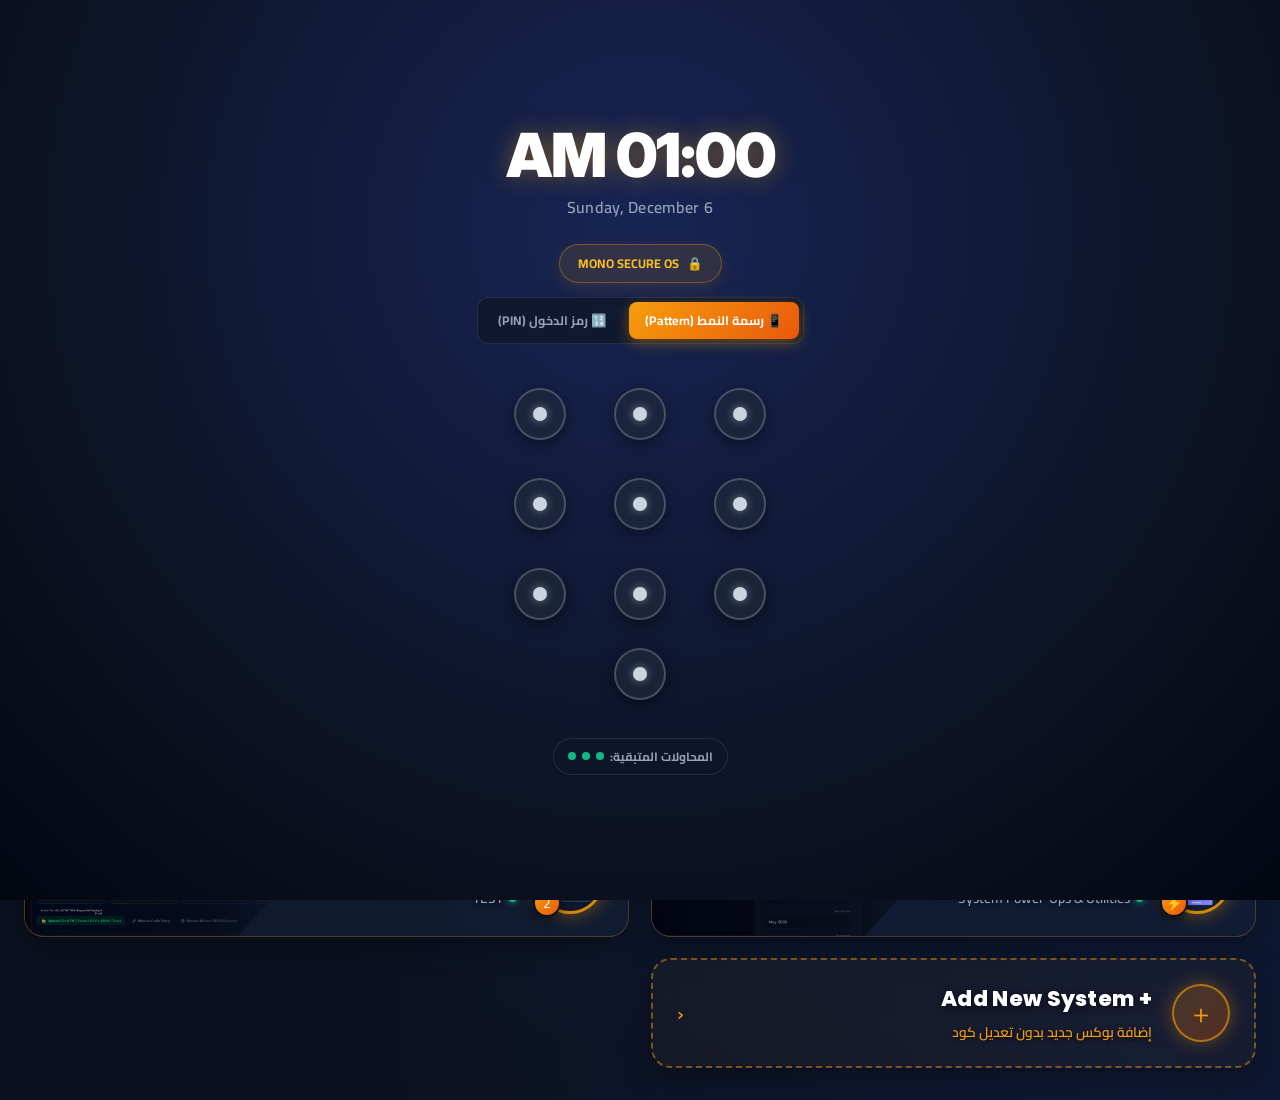
==== commit ef98f3f6: "Fix fullscreen iframe dimensions, restore bottom Home button, add URL hash routing, and set Pattern " ====
--- a/index.html
+++ b/index.html
@@ -12,12 +12,12 @@
 </head>
 <body>
 
-    <!-- Back to Systems Button in Fullscreen Mode -->
-    <button id="back-btn" class="back-btn hidden" onclick="goHome()">
-        <span>←</span> الرجوع للمشاريع
+    <!-- FLOATING BOTTOM HOME BUTTON (العودة للرئيسية) -->
+    <button id="back-btn" class="back-btn hidden" onclick="goHome()" title="العودة للمشاريع">
+        🏠
     </button>
 
-    <!-- SMARTPHONE SECURITY LOCK SCREEN (Passcode: 2026) -->
+    <!-- SMARTPHONE SECURITY LOCK SCREEN (Pattern Default, Shapes only, 3 Attempts) -->
     <div id="lockScreen" class="lock-screen-overlay">
         <div class="lock-container">
             <div class="lock-clock-time" id="lockClock">12:00</div>
@@ -25,21 +25,38 @@
 
             <div class="lock-header-badge">
                 <span class="lock-pulse-icon">🔒</span>
-                <span id="lockStatusText">MONO SECURE OS - Enter Passcode</span>
+                <span id="lockStatusText">MONO SECURE OS</span>
             </div>
 
             <!-- Mode Switcher Tabs -->
-            <div class="lock-switcher-tabs">
-                <button class="lock-tab-btn active" id="btnModePin" onclick="switchLockMode('pin')">
-                    🔢 PIN Code (2026)
+            <div class="lock-switcher-tabs" id="lockModeTabs">
+                <button class="lock-tab-btn active" id="btnModePattern" onclick="switchLockMode('pattern')">
+                    📱 رسمة النمط (Pattern)
                 </button>
-                <button class="lock-tab-btn" id="btnModePattern" onclick="switchLockMode('pattern')">
-                    📱 Pattern Lock (رسمة النمط)
+                <button class="lock-tab-btn" id="btnModePin" onclick="switchLockMode('pin')">
+                    🔢 رمز الدخول (PIN)
                 </button>
             </div>
 
-            <!-- PIN Keypad Mode -->
-            <div id="pinModeContainer" style="width: 100%;">
+            <!-- Mode 1: Interactive Pattern Lock (DEFAULT) -->
+            <div id="patternModeContainer" style="display: block; width: 100%;">
+                <div class="pattern-lock-wrapper" id="patternWrapper">
+                    <canvas id="patternCanvas" class="pattern-canvas" width="300" height="360"></canvas>
+                    <div class="pattern-nodes-matrix" id="patternNodesMatrix">
+                        <!-- Populated by JavaScript with pure geometric shapes (no numbers) -->
+                    </div>
+                </div>
+                <!-- Attempts Counter -->
+                <div class="pattern-attempts-badge" id="patternAttemptsBox">
+                    <span>المحاولات المتبقية:</span>
+                    <span class="attempt-dot" id="att-1"></span>
+                    <span class="attempt-dot" id="att-2"></span>
+                    <span class="attempt-dot" id="att-3"></span>
+                </div>
+            </div>
+
+            <!-- Mode 2: PIN Keypad Mode (Fallback / Secondary) -->
+            <div id="pinModeContainer" style="display: none; width: 100%;">
                 <div class="pin-indicator-box" id="pinDotsBox">
                     <div class="pin-dot" id="pdot-0"></div>
                     <div class="pin-dot" id="pdot-1"></div>
@@ -65,20 +82,6 @@
                     <button class="keypad-key" onclick="checkPinManual()" style="font-size: 1.3rem; color: #fbbf24;">🔓</button>
                 </div>
             </div>
-
-            <!-- Pattern Lock Mode -->
-            <div id="patternModeContainer" style="display: none; width: 100%;">
-                <div class="pattern-lock-wrapper" id="patternWrapper">
-                    <canvas id="patternCanvas" class="pattern-canvas" width="300" height="360"></canvas>
-                    <div class="pattern-nodes-matrix" id="patternNodesMatrix">
-                        <!-- Populated by JavaScript -->
-                    </div>
-                </div>
-            </div>
-
-            <div class="lock-hint-footer">
-                Passcode: <strong>2026</strong> | النمط: <strong>2-0-2-6</strong>
-            </div>
         </div>
     </div>
 
@@ -94,7 +97,7 @@
                     <span>➕</span> Add System / إدارة الأنظمة
                 </button>
                 <button class="header-btn header-btn-lock" onclick="lockSystemNow()">
-                    <span>🔒</span> Lock / قفل الشاشة
+                    <span>🔒</span> Lock / قفل
                 </button>
             </div>
         </header>
@@ -217,7 +220,7 @@
     <!-- CORE SYSTEM SCRIPTS -->
     <script>
         // ==========================================
-        // 1. DEFAULT PROJECTS LIST (INCLUDING POWERUPS)
+        // 1. DEFAULT PROJECTS LIST
         // ==========================================
         const DEFAULT_PROJECTS = [
             {
@@ -345,7 +348,8 @@
         // ==========================================
         const PASSCODE = '2026';
         let enteredPin = '';
-        let currentLockMode = 'pin';
+        let currentLockMode = 'pattern'; // DEFAULT IS PATTERN
+        let remainingPatternAttempts = 3;
 
         function updateClock() {
             const now = new Date();
@@ -418,22 +422,22 @@
             if (enteredPin === PASSCODE) {
                 unlockSystemSuccess();
             } else {
-                handleLockError();
-            }
-        }
-
-        function handleLockError() {
+                handlePinError();
+            }
+        }
+
+        function handlePinError() {
             playErrorBeep();
             const box = document.getElementById('pinDotsBox');
             if (box) box.classList.add('shake');
-            document.getElementById('lockStatusText').innerText = 'Incorrect Passcode / رمز غير صحيح!';
+            document.getElementById('lockStatusText').innerText = 'رمز غير صحيح / Incorrect PIN';
             document.getElementById('lockStatusText').style.color = '#f87171';
 
             setTimeout(() => {
                 enteredPin = '';
                 updatePinDots();
                 if (box) box.classList.remove('shake');
-                document.getElementById('lockStatusText').innerText = 'MONO SECURE OS - Enter Passcode';
+                document.getElementById('lockStatusText').innerText = 'MONO SECURE OS';
                 document.getElementById('lockStatusText').style.color = '#fbbf24';
             }, 600);
         }
@@ -449,6 +453,8 @@
 
             setTimeout(() => {
                 lockScreen.style.display = 'none';
+                // Check if URL has a hash to auto-open project
+                checkHashRouting();
             }, 450);
         }
 
@@ -456,6 +462,10 @@
             sessionStorage.removeItem('mono_system_unlocked');
             enteredPin = '';
             updatePinDots();
+            remainingPatternAttempts = 3;
+            updateAttemptsIndicator();
+            switchLockMode('pattern');
+            
             const lockScreen = document.getElementById('lockScreen');
             lockScreen.style.display = 'flex';
             setTimeout(() => {
@@ -463,34 +473,41 @@
             }, 20);
         }
 
-        // Physical Keyboard Support
+        // Keyboard listener for PIN entry
         window.addEventListener('keydown', (e) => {
             const lockScreen = document.getElementById('lockScreen');
             if (lockScreen && lockScreen.style.display !== 'none' && !lockScreen.classList.contains('unlocked')) {
-                if (e.key >= '0' && e.key <= '9') {
-                    pressPin(e.key);
-                } else if (e.key === 'Backspace') {
-                    backspacePin();
-                } else if (e.key === 'Enter') {
-                    checkPinManual();
+                if (currentLockMode === 'pin') {
+                    if (e.key >= '0' && e.key <= '9') {
+                        pressPin(e.key);
+                    } else if (e.key === 'Backspace') {
+                        backspacePin();
+                    } else if (e.key === 'Enter') {
+                        checkPinManual();
+                    }
                 }
             }
         });
 
         // ==========================================
-        // 4. INTERACTIVE PATTERN LOCK ENGINE (2-0-2-6)
-        // ==========================================
+        // 4. PURE GEOMETRIC PATTERN LOCK ENGINE (NO NUMBERS)
+        // ==========================================
+        // Nodes matrix positions corresponding to phone layout:
+        // 1, 2, 3
+        // 4, 5, 6
+        // 7, 8, 9
+        //    0
         const PATTERN_NODES = [
-            { id: 1, x: 50, y: 50, label: '1' },
-            { id: 2, x: 150, y: 50, label: '2' },
-            { id: 3, x: 250, y: 50, label: '3' },
-            { id: 4, x: 50, y: 140, label: '4' },
-            { id: 5, x: 150, y: 140, label: '5' },
-            { id: 6, x: 250, y: 140, label: '6' },
-            { id: 7, x: 50, y: 230, label: '7' },
-            { id: 8, x: 150, y: 230, label: '8' },
-            { id: 9, x: 250, y: 230, label: '9' },
-            { id: 0, x: 150, y: 310, label: '0' }
+            { id: 1, x: 50, y: 50 },
+            { id: 2, x: 150, y: 50 },  // 2
+            { id: 3, x: 250, y: 50 },
+            { id: 4, x: 50, y: 140 },
+            { id: 5, x: 150, y: 140 }, // Center
+            { id: 6, x: 250, y: 140 }, // 6
+            { id: 7, x: 50, y: 230 },
+            { id: 8, x: 150, y: 230 },
+            { id: 9, x: 250, y: 230 },
+            { id: 0, x: 150, y: 310 }  // 0 (Bottom Center)
         ];
 
         let patternActive = false;
@@ -502,13 +519,14 @@
             if (!matrix) return;
             matrix.innerHTML = '';
 
+            // Clean geometric shapes WITHOUT numbers
             PATTERN_NODES.forEach(n => {
                 const el = document.createElement('div');
                 el.className = 'pattern-node';
                 el.id = `pnode-${n.id}`;
                 el.style.left = `${n.x}px`;
                 el.style.top = `${n.y}px`;
-                el.innerHTML = `<span>${n.label}</span><div class="pattern-node-dot"></div>`;
+                el.innerHTML = `<div class="pattern-node-shape"></div>`;
                 matrix.appendChild(el);
             });
 
@@ -516,6 +534,20 @@
             if (patternCanvas) {
                 patternCtx = patternCanvas.getContext('2d');
                 setupPatternListeners();
+            }
+            updateAttemptsIndicator();
+        }
+
+        function updateAttemptsIndicator() {
+            for (let i = 1; i <= 3; i++) {
+                const dot = document.getElementById(`att-${i}`);
+                if (dot) {
+                    if (i <= remainingPatternAttempts) {
+                        dot.classList.remove('lost');
+                    } else {
+                        dot.classList.add('lost');
+                    }
+                }
             }
         }
 
@@ -618,22 +650,43 @@
             console.log("Pattern Sequence:", seqStr);
 
             // Valid sequences representing 2026:
-            // 2026, 2526 (where 5 is center 0), or 206
-            if (seqStr === '2026' || seqStr === '2526' || seqStr === '206') {
+            // 2026 (Top-Center -> Bottom-Center -> Top-Center -> Middle-Right)
+            // or 2526 (center dot 5 as 0) or 2826
+            if (seqStr === '2026' || seqStr === '2526' || seqStr === '2826' || seqStr === '206') {
                 drawPatternLine(null, '#10b981');
                 unlockSystemSuccess();
             } else {
                 drawPatternLine(null, '#ef4444');
                 playErrorBeep();
-                setTimeout(() => {
-                    clearPatternCanvas();
-                    resetPatternNodes();
-                }, 500);
-            }
-        }
-
-        // ==========================================
-        // 5. CARDS GRID & PROJECTS ENGINE
+                remainingPatternAttempts--;
+                updateAttemptsIndicator();
+
+                if (remainingPatternAttempts <= 0) {
+                    // 3 Failed Attempts -> Automatically switch to PIN Keypad!
+                    document.getElementById('lockStatusText').innerText = 'تم استنفاد محاولات النمط! أدخل رمز PIN';
+                    document.getElementById('lockStatusText').style.color = '#f87171';
+                    
+                    setTimeout(() => {
+                        clearPatternCanvas();
+                        resetPatternNodes();
+                        switchLockMode('pin');
+                    }, 650);
+                } else {
+                    document.getElementById('lockStatusText').innerText = `نمط غير صحيح! متبقي ${remainingPatternAttempts} محاولات`;
+                    document.getElementById('lockStatusText').style.color = '#f87171';
+
+                    setTimeout(() => {
+                        clearPatternCanvas();
+                        resetPatternNodes();
+                        document.getElementById('lockStatusText').innerText = 'MONO SECURE OS';
+                        document.getElementById('lockStatusText').style.color = '#fbbf24';
+                    }, 600);
+                }
+            }
+        }
+
+        // ==========================================
+        // 5. CARDS GRID & URL INDEXING ENGINE
         // ==========================================
         async function loadProjects() {
             // 1. Check localStorage first
@@ -674,7 +727,7 @@
             allProjects.forEach(proj => {
                 const imgSrc = proj.image || 'screenshots/dawaview.png';
                 html += `
-                    <button class="card" onclick="loadUrl('${proj.url}')">
+                    <button class="card" onclick="loadUrl('${proj.url}', '${proj.id}')">
                         <div class="card-split-bg">
                             <img src="${imgSrc}" alt="" class="card-split-img" loading="eager" decoding="async" onerror="this.style.display='none'">
                             <div class="card-split-overlay"></div>
@@ -714,7 +767,7 @@
         }
 
         // ==========================================
-        // 6. IFRAME FULLSCREEN LAUNCHER
+        // 6. IFRAME FULLSCREEN LAUNCHER & ROUTING
         // ==========================================
         const iframeContainer = document.getElementById('iframe-container');
         const contentFrame = document.getElementById('content-frame');
@@ -724,27 +777,69 @@
         const backBtn = document.getElementById('back-btn');
         const mainContainer = document.getElementById('main-container');
 
-        function loadUrl(url) {
+        function loadUrl(url, projectId) {
+            if (!projectId) {
+                const found = allProjects.find(p => p.url === url);
+                projectId = found ? found.id : 'app';
+            }
+
+            // URL Hash Indexing: Updates address bar without full page reload
+            window.location.hash = projectId;
+            const proj = allProjects.find(p => p.id === projectId);
+            document.title = proj ? `Mono System - ${proj.title}` : `Mono System - ${projectId}`;
+
+            // Transform container to fullscreen mode
             mainHeader.style.display = 'none';
             cardsGrid.style.display = 'none';
             mainContainer.classList.add('fullscreen-mode');
+
+            // Show iframe and floating home button
             iframeContainer.classList.remove('hidden');
             backBtn.classList.remove('hidden');
             loading.classList.remove('hidden');
+
+            // Load Target URL into fullscreen iframe
             contentFrame.src = url;
             contentFrame.onload = () => {
                 loading.classList.add('hidden');
             };
         }
 
-        function goHome() {
+        function goHome(pushState = true) {
             contentFrame.src = 'about:blank';
+
+            // Clean URL hash and reset title
+            if (pushState) {
+                history.pushState(null, 'لوحة المشاريع - Mono System', window.location.pathname + window.location.search);
+                document.title = 'لوحة المشاريع - Mono System';
+            }
+
+            // Revert layout
             mainHeader.style.display = 'block';
             cardsGrid.style.display = 'grid';
             mainContainer.classList.remove('fullscreen-mode');
+
+            // Hide iframe and floating home button
             iframeContainer.classList.add('hidden');
             backBtn.classList.add('hidden');
-        }
+            loading.classList.add('hidden');
+        }
+
+        // URL Hash Routing Listeners (Supports Browser Back & Direct Deep-Linking)
+        function checkHashRouting() {
+            const hash = window.location.hash.replace('#', '').trim();
+            if (hash) {
+                const proj = allProjects.find(p => p.id === hash);
+                if (proj) {
+                    loadUrl(proj.url, proj.id);
+                }
+            } else {
+                goHome(false);
+            }
+        }
+
+        window.addEventListener('popstate', checkHashRouting);
+        window.addEventListener('hashchange', checkHashRouting);
 
         // ==========================================
         // 7. ADMIN & BOX MANAGER MODAL LOGIC
@@ -850,14 +945,15 @@
                 return;
             }
 
+            const cleanId = title.toLowerCase().replace(/[^a-z0-9]/g, '') || ('box_' + Date.now());
+
             if (editId) {
                 const idx = allProjects.findIndex(p => p.id === editId);
                 if (idx !== -1) {
                     allProjects[idx] = { id: editId, title, subtitle, url, badge, image };
                 }
             } else {
-                const newId = 'proj_' + Date.now();
-                allProjects.push({ id: newId, title, subtitle, url, badge, image });
+                allProjects.push({ id: cleanId, title, subtitle, url, badge, image });
             }
 
             // Save in localStorage immediately
@@ -999,16 +1095,23 @@
         // ==========================================
         // 9. INITIALIZATION
         // ==========================================
-        document.addEventListener('DOMContentLoaded', () => {
+        document.addEventListener('DOMContentLoaded', async () => {
             // Check Lock State
             if (sessionStorage.getItem('mono_system_unlocked') === 'true') {
                 const lockScreen = document.getElementById('lockScreen');
                 if (lockScreen) lockScreen.style.display = 'none';
+            } else {
+                initPatternLock();
             }
 
             // Load Projects & Cards
-            loadProjects();
+            await loadProjects();
             updateBoxPreview();
+
+            // If already unlocked, check routing
+            if (sessionStorage.getItem('mono_system_unlocked') === 'true') {
+                checkHashRouting();
+            }
         });
     </script>
 </body>
--- a/styles.css
+++ b/styles.css
@@ -919,3 +919,151 @@
     background: #ef4444;
     color: #ffffff;
 }
+
+
+/* =========================================
+   FULLSCREEN IFRAME & FLOATING HOME BUTTON
+   ========================================= */
+.iframe-container {
+    position: fixed;
+    top: 0;
+    left: 0;
+    width: 100vw;
+    height: 100vh;
+    background: #0b1120;
+    z-index: 1000;
+    display: flex;
+    justify-content: center;
+    align-items: center;
+    overflow: hidden;
+    margin: 0;
+    padding: 0;
+}
+
+.iframe-container.hidden {
+    display: none !important;
+}
+
+#content-frame {
+    width: 100vw;
+    height: 100vh;
+    border: none;
+    background: #0b1120;
+    display: block;
+    margin: 0;
+    padding: 0;
+}
+
+.loading {
+    position: absolute;
+    top: 50%;
+    left: 50%;
+    transform: translate(-50%, -50%);
+    background: rgba(15, 23, 42, 0.95);
+    padding: 1rem 2.2rem;
+    border-radius: 2rem;
+    border: 1px solid var(--orange);
+    color: var(--orange);
+    font-weight: 800;
+    font-size: 1.1rem;
+    z-index: 1010;
+    backdrop-filter: blur(10px);
+    transition: opacity 0.3s;
+    box-shadow: 0 10px 30px rgba(245, 158, 11, 0.4);
+    letter-spacing: 0.5px;
+}
+
+.loading.hidden {
+    display: none !important;
+}
+
+/* Floating Bottom Home Button (🏠) */
+.back-btn {
+    position: fixed;
+    bottom: 2rem;
+    right: 2rem;
+    background: linear-gradient(135deg, var(--orange), var(--dark-orange));
+    color: var(--white);
+    border: 2px solid rgba(255, 255, 255, 0.25);
+    width: 62px;
+    height: 62px;
+    border-radius: 50%;
+    font-size: 1.85rem;
+    cursor: pointer;
+    z-index: 99999;
+    display: flex;
+    align-items: center;
+    justify-content: center;
+    box-shadow: 0 10px 30px rgba(245, 158, 11, 0.5);
+    transition: all 0.3s cubic-bezier(0.4, 0, 0.2, 1);
+    outline: none;
+}
+
+.back-btn:hover {
+    transform: translateY(-4px) scale(1.1);
+    box-shadow: 0 15px 40px rgba(245, 158, 11, 0.7);
+    border-color: #ffffff;
+}
+
+.back-btn:active {
+    transform: scale(0.95);
+}
+
+.back-btn.hidden {
+    display: none !important;
+}
+
+@media (max-width: 680px) {
+    .back-btn {
+        bottom: 1.25rem;
+        right: 1.25rem;
+        width: 52px;
+        height: 52px;
+        font-size: 1.5rem;
+    }
+}
+
+/* Refined Pattern Lock: Pure geometric shapes, NO numbers */
+.pattern-node-shape {
+    width: 14px;
+    height: 14px;
+    border-radius: 50%;
+    background: #cbd5e1;
+    transition: all 0.2s ease;
+    box-shadow: 0 0 10px rgba(255, 255, 255, 0.4);
+}
+
+.pattern-node.active .pattern-node-shape {
+    background: #f59e0b;
+    box-shadow: 0 0 18px #f59e0b;
+    transform: scale(1.5);
+}
+
+.pattern-attempts-badge {
+    margin-top: 14px;
+    font-size: 12px;
+    font-weight: 700;
+    color: #94a3b8;
+    background: rgba(15, 23, 42, 0.7);
+    border: 1px solid rgba(255, 255, 255, 0.1);
+    padding: 6px 14px;
+    border-radius: 20px;
+    display: inline-flex;
+    align-items: center;
+    gap: 6px;
+}
+
+.attempt-dot {
+    display: inline-block;
+    width: 8px;
+    height: 8px;
+    border-radius: 50%;
+    background: #10b981;
+    transition: all 0.2s ease;
+}
+
+.attempt-dot.lost {
+    background: #ef4444;
+    transform: scale(0.7);
+    opacity: 0.5;
+}
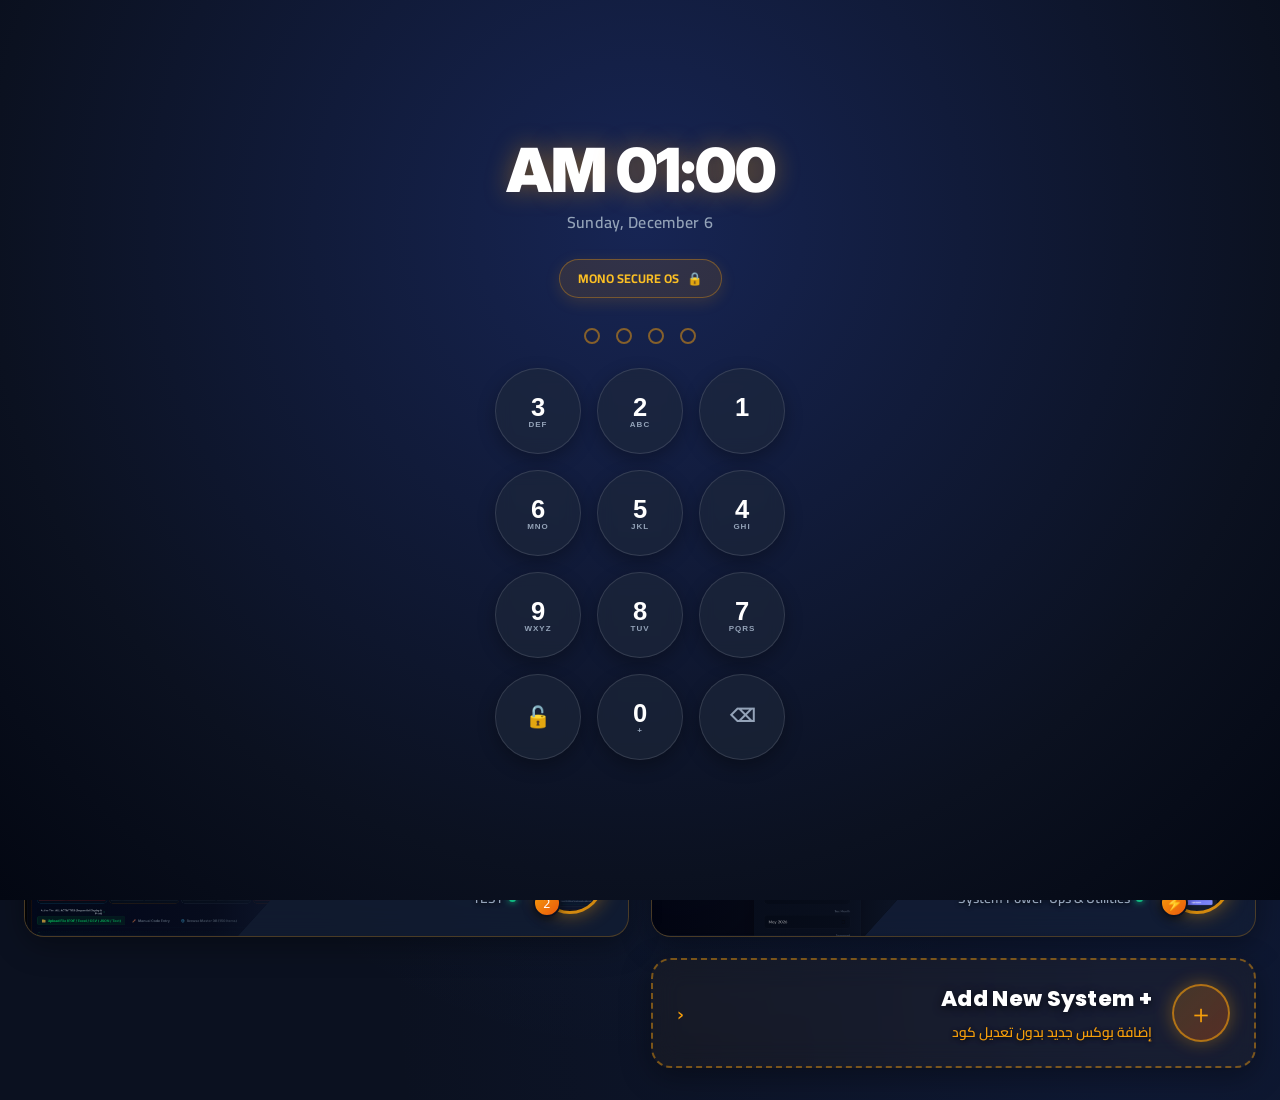
==== commit a5cb72c6: "Simplify lock screen to PIN keypad only (Passcode 2026)" ====
--- a/index.html
+++ b/index.html
@@ -17,7 +17,7 @@
         🏠
     </button>
 
-    <!-- SMARTPHONE SECURITY LOCK SCREEN (Pattern Default, Shapes only, 3 Attempts) -->
+    <!-- SMARTPHONE SECURITY PIN LOCK SCREEN (Passcode: 2026) -->
     <div id="lockScreen" class="lock-screen-overlay">
         <div class="lock-container">
             <div class="lock-clock-time" id="lockClock">12:00</div>
@@ -28,61 +28,34 @@
                 <span id="lockStatusText">MONO SECURE OS</span>
             </div>
 
-            <!-- Mode Switcher Tabs -->
-            <div class="lock-switcher-tabs" id="lockModeTabs">
-                <button class="lock-tab-btn active" id="btnModePattern" onclick="switchLockMode('pattern')">
-                    📱 رسمة النمط (Pattern)
-                </button>
-                <button class="lock-tab-btn" id="btnModePin" onclick="switchLockMode('pin')">
-                    🔢 رمز الدخول (PIN)
-                </button>
+            <!-- PIN Indicator Dots -->
+            <div class="pin-indicator-box" id="pinDotsBox" style="margin: 16px 0 24px;">
+                <div class="pin-dot" id="pdot-0"></div>
+                <div class="pin-dot" id="pdot-1"></div>
+                <div class="pin-dot" id="pdot-2"></div>
+                <div class="pin-dot" id="pdot-3"></div>
             </div>
 
-            <!-- Mode 1: Interactive Pattern Lock (DEFAULT) -->
-            <div id="patternModeContainer" style="display: block; width: 100%;">
-                <div class="pattern-lock-wrapper" id="patternWrapper">
-                    <canvas id="patternCanvas" class="pattern-canvas" width="300" height="360"></canvas>
-                    <div class="pattern-nodes-matrix" id="patternNodesMatrix">
-                        <!-- Populated by JavaScript with pure geometric shapes (no numbers) -->
-                    </div>
-                </div>
-                <!-- Attempts Counter -->
-                <div class="pattern-attempts-badge" id="patternAttemptsBox">
-                    <span>المحاولات المتبقية:</span>
-                    <span class="attempt-dot" id="att-1"></span>
-                    <span class="attempt-dot" id="att-2"></span>
-                    <span class="attempt-dot" id="att-3"></span>
-                </div>
-            </div>
-
-            <!-- Mode 2: PIN Keypad Mode (Fallback / Secondary) -->
-            <div id="pinModeContainer" style="display: none; width: 100%;">
-                <div class="pin-indicator-box" id="pinDotsBox">
-                    <div class="pin-dot" id="pdot-0"></div>
-                    <div class="pin-dot" id="pdot-1"></div>
-                    <div class="pin-dot" id="pdot-2"></div>
-                    <div class="pin-dot" id="pdot-3"></div>
-                </div>
-
-                <div class="pin-keypad-grid">
-                    <button class="keypad-key" onclick="pressPin('1')">1<span class="keypad-subletter">&nbsp;</span></button>
-                    <button class="keypad-key" onclick="pressPin('2')">2<span class="keypad-subletter">ABC</span></button>
-                    <button class="keypad-key" onclick="pressPin('3')">3<span class="keypad-subletter">DEF</span></button>
-                    
-                    <button class="keypad-key" onclick="pressPin('4')">4<span class="keypad-subletter">GHI</span></button>
-                    <button class="keypad-key" onclick="pressPin('5')">5<span class="keypad-subletter">JKL</span></button>
-                    <button class="keypad-key" onclick="pressPin('6')">6<span class="keypad-subletter">MNO</span></button>
-                    
-                    <button class="keypad-key" onclick="pressPin('7')">7<span class="keypad-subletter">PQRS</span></button>
-                    <button class="keypad-key" onclick="pressPin('8')">8<span class="keypad-subletter">TUV</span></button>
-                    <button class="keypad-key" onclick="pressPin('9')">9<span class="keypad-subletter">WXYZ</span></button>
-                    
-                    <button class="keypad-key" onclick="backspacePin()" style="font-size: 1.1rem; color: #94a3b8;">⌫</button>
-                    <button class="keypad-key" onclick="pressPin('0')">0<span class="keypad-subletter">+</span></button>
-                    <button class="keypad-key" onclick="checkPinManual()" style="font-size: 1.3rem; color: #fbbf24;">🔓</button>
-                </div>
+            <!-- Phone PIN Keypad Grid -->
+            <div class="pin-keypad-grid">
+                <button class="keypad-key" onclick="pressPin('1')">1<span class="keypad-subletter">&nbsp;</span></button>
+                <button class="keypad-key" onclick="pressPin('2')">2<span class="keypad-subletter">ABC</span></button>
+                <button class="keypad-key" onclick="pressPin('3')">3<span class="keypad-subletter">DEF</span></button>
+                
+                <button class="keypad-key" onclick="pressPin('4')">4<span class="keypad-subletter">GHI</span></button>
+                <button class="keypad-key" onclick="pressPin('5')">5<span class="keypad-subletter">JKL</span></button>
+                <button class="keypad-key" onclick="pressPin('6')">6<span class="keypad-subletter">MNO</span></button>
+                
+                <button class="keypad-key" onclick="pressPin('7')">7<span class="keypad-subletter">PQRS</span></button>
+                <button class="keypad-key" onclick="pressPin('8')">8<span class="keypad-subletter">TUV</span></button>
+                <button class="keypad-key" onclick="pressPin('9')">9<span class="keypad-subletter">WXYZ</span></button>
+                
+                <button class="keypad-key" onclick="backspacePin()" style="font-size: 1.1rem; color: #94a3b8;">⌫</button>
+                <button class="keypad-key" onclick="pressPin('0')">0<span class="keypad-subletter">+</span></button>
+                <button class="keypad-key" onclick="checkPinManual()" style="font-size: 1.3rem; color: #fbbf24;">🔓</button>
             </div>
         </div>
+    </div>
     </div>
 
     <!-- MAIN DASHBOARD CONTAINER -->
@@ -344,12 +317,10 @@
         }
 
         // ==========================================
-        // 3. SECURITY LOCK SCREEN LOGIC (PASSCODE: 2026)
+        // 3. SECURITY PIN KEYPAD LOGIC (PASSCODE: 2026)
         // ==========================================
         const PASSCODE = '2026';
         let enteredPin = '';
-        let currentLockMode = 'pattern'; // DEFAULT IS PATTERN
-        let remainingPatternAttempts = 3;
 
         function updateClock() {
             const now = new Date();
@@ -364,27 +335,6 @@
         setInterval(updateClock, 1000);
         updateClock();
 
-        function switchLockMode(mode) {
-            currentLockMode = mode;
-            const btnPin = document.getElementById('btnModePin');
-            const btnPat = document.getElementById('btnModePattern');
-            const cPin = document.getElementById('pinModeContainer');
-            const cPat = document.getElementById('patternModeContainer');
-
-            if (mode === 'pin') {
-                btnPin.classList.add('active');
-                btnPat.classList.remove('active');
-                cPin.style.display = 'block';
-                cPat.style.display = 'none';
-            } else {
-                btnPat.classList.add('active');
-                btnPin.classList.remove('active');
-                cPat.style.display = 'block';
-                cPin.style.display = 'none';
-                initPatternLock();
-            }
-        }
-
         function pressPin(digit) {
             playTone(480 + (parseInt(digit) || 0) * 30, 'sine', 0.08);
             if (enteredPin.length < 4) {
@@ -453,7 +403,6 @@
 
             setTimeout(() => {
                 lockScreen.style.display = 'none';
-                // Check if URL has a hash to auto-open project
                 checkHashRouting();
             }, 450);
         }
@@ -462,9 +411,6 @@
             sessionStorage.removeItem('mono_system_unlocked');
             enteredPin = '';
             updatePinDots();
-            remainingPatternAttempts = 3;
-            updateAttemptsIndicator();
-            switchLockMode('pattern');
             
             const lockScreen = document.getElementById('lockScreen');
             lockScreen.style.display = 'flex';
@@ -477,213 +423,15 @@
         window.addEventListener('keydown', (e) => {
             const lockScreen = document.getElementById('lockScreen');
             if (lockScreen && lockScreen.style.display !== 'none' && !lockScreen.classList.contains('unlocked')) {
-                if (currentLockMode === 'pin') {
-                    if (e.key >= '0' && e.key <= '9') {
-                        pressPin(e.key);
-                    } else if (e.key === 'Backspace') {
-                        backspacePin();
-                    } else if (e.key === 'Enter') {
-                        checkPinManual();
-                    }
+                if (e.key >= '0' && e.key <= '9') {
+                    pressPin(e.key);
+                } else if (e.key === 'Backspace') {
+                    backspacePin();
+                } else if (e.key === 'Enter') {
+                    checkPinManual();
                 }
             }
         });
-
-        // ==========================================
-        // 4. PURE GEOMETRIC PATTERN LOCK ENGINE (NO NUMBERS)
-        // ==========================================
-        // Nodes matrix positions corresponding to phone layout:
-        // 1, 2, 3
-        // 4, 5, 6
-        // 7, 8, 9
-        //    0
-        const PATTERN_NODES = [
-            { id: 1, x: 50, y: 50 },
-            { id: 2, x: 150, y: 50 },  // 2
-            { id: 3, x: 250, y: 50 },
-            { id: 4, x: 50, y: 140 },
-            { id: 5, x: 150, y: 140 }, // Center
-            { id: 6, x: 250, y: 140 }, // 6
-            { id: 7, x: 50, y: 230 },
-            { id: 8, x: 150, y: 230 },
-            { id: 9, x: 250, y: 230 },
-            { id: 0, x: 150, y: 310 }  // 0 (Bottom Center)
-        ];
-
-        let patternActive = false;
-        let patternSequence = [];
-        let patternCanvas, patternCtx;
-
-        function initPatternLock() {
-            const matrix = document.getElementById('patternNodesMatrix');
-            if (!matrix) return;
-            matrix.innerHTML = '';
-
-            // Clean geometric shapes WITHOUT numbers
-            PATTERN_NODES.forEach(n => {
-                const el = document.createElement('div');
-                el.className = 'pattern-node';
-                el.id = `pnode-${n.id}`;
-                el.style.left = `${n.x}px`;
-                el.style.top = `${n.y}px`;
-                el.innerHTML = `<div class="pattern-node-shape"></div>`;
-                matrix.appendChild(el);
-            });
-
-            patternCanvas = document.getElementById('patternCanvas');
-            if (patternCanvas) {
-                patternCtx = patternCanvas.getContext('2d');
-                setupPatternListeners();
-            }
-            updateAttemptsIndicator();
-        }
-
-        function updateAttemptsIndicator() {
-            for (let i = 1; i <= 3; i++) {
-                const dot = document.getElementById(`att-${i}`);
-                if (dot) {
-                    if (i <= remainingPatternAttempts) {
-                        dot.classList.remove('lost');
-                    } else {
-                        dot.classList.add('lost');
-                    }
-                }
-            }
-        }
-
-        function setupPatternListeners() {
-            if (!patternCanvas) return;
-
-            const startDrag = (e) => {
-                e.preventDefault();
-                patternActive = true;
-                patternSequence = [];
-                clearPatternCanvas();
-                resetPatternNodes();
-                checkNodeHit(getEventPos(e));
-            };
-
-            const moveDrag = (e) => {
-                if (!patternActive) return;
-                e.preventDefault();
-                const pos = getEventPos(e);
-                checkNodeHit(pos);
-                drawPatternLine(pos);
-            };
-
-            const endDrag = (e) => {
-                if (!patternActive) return;
-                patternActive = false;
-                evaluatePatternSequence();
-            };
-
-            patternCanvas.addEventListener('mousedown', startDrag);
-            window.addEventListener('mousemove', moveDrag);
-            window.addEventListener('mouseup', endDrag);
-
-            patternCanvas.addEventListener('touchstart', startDrag, { passive: false });
-            window.addEventListener('touchmove', moveDrag, { passive: false });
-            window.addEventListener('touchend', endDrag, { passive: false });
-        }
-
-        function getEventPos(e) {
-            const rect = patternCanvas.getBoundingClientRect();
-            const clientX = e.touches ? e.touches[0].clientX : e.clientX;
-            const clientY = e.touches ? e.touches[0].clientY : e.clientY;
-            return {
-                x: clientX - rect.left,
-                y: clientY - rect.top
-            };
-        }
-
-        function checkNodeHit(pos) {
-            PATTERN_NODES.forEach(n => {
-                const dist = Math.hypot(n.x - pos.x, n.y - pos.y);
-                if (dist < 32) {
-                    if (patternSequence.length === 0 || patternSequence[patternSequence.length - 1] !== n.id) {
-                        patternSequence.push(n.id);
-                        playTone(400 + n.id * 35, 'sine', 0.08);
-                        const el = document.getElementById(`pnode-${n.id}`);
-                        if (el) el.classList.add('active');
-                    }
-                }
-            });
-        }
-
-        function drawPatternLine(currentPos, color = '#f59e0b') {
-            if (!patternCtx) return;
-            patternCtx.clearRect(0, 0, 300, 360);
-            if (patternSequence.length === 0) return;
-
-            patternCtx.beginPath();
-            patternCtx.strokeStyle = color;
-            patternCtx.lineWidth = 6;
-            patternCtx.lineCap = 'round';
-            patternCtx.lineJoin = 'round';
-            patternCtx.shadowColor = color;
-            patternCtx.shadowBlur = 15;
-
-            const firstNode = PATTERN_NODES.find(n => n.id === patternSequence[0]);
-            patternCtx.moveTo(firstNode.x, firstNode.y);
-
-            for (let i = 1; i < patternSequence.length; i++) {
-                const node = PATTERN_NODES.find(n => n.id === patternSequence[i]);
-                patternCtx.lineTo(node.x, node.y);
-            }
-
-            if (currentPos && patternActive) {
-                patternCtx.lineTo(currentPos.x, currentPos.y);
-            }
-            patternCtx.stroke();
-        }
-
-        function clearPatternCanvas() {
-            if (patternCtx) patternCtx.clearRect(0, 0, 300, 360);
-        }
-
-        function resetPatternNodes() {
-            document.querySelectorAll('.pattern-node').forEach(el => el.classList.remove('active'));
-        }
-
-        function evaluatePatternSequence() {
-            const seqStr = patternSequence.join('');
-            console.log("Pattern Sequence:", seqStr);
-
-            // Valid sequences representing 2026:
-            // 2026 (Top-Center -> Bottom-Center -> Top-Center -> Middle-Right)
-            // or 2526 (center dot 5 as 0) or 2826
-            if (seqStr === '2026' || seqStr === '2526' || seqStr === '2826' || seqStr === '206') {
-                drawPatternLine(null, '#10b981');
-                unlockSystemSuccess();
-            } else {
-                drawPatternLine(null, '#ef4444');
-                playErrorBeep();
-                remainingPatternAttempts--;
-                updateAttemptsIndicator();
-
-                if (remainingPatternAttempts <= 0) {
-                    // 3 Failed Attempts -> Automatically switch to PIN Keypad!
-                    document.getElementById('lockStatusText').innerText = 'تم استنفاد محاولات النمط! أدخل رمز PIN';
-                    document.getElementById('lockStatusText').style.color = '#f87171';
-                    
-                    setTimeout(() => {
-                        clearPatternCanvas();
-                        resetPatternNodes();
-                        switchLockMode('pin');
-                    }, 650);
-                } else {
-                    document.getElementById('lockStatusText').innerText = `نمط غير صحيح! متبقي ${remainingPatternAttempts} محاولات`;
-                    document.getElementById('lockStatusText').style.color = '#f87171';
-
-                    setTimeout(() => {
-                        clearPatternCanvas();
-                        resetPatternNodes();
-                        document.getElementById('lockStatusText').innerText = 'MONO SECURE OS';
-                        document.getElementById('lockStatusText').style.color = '#fbbf24';
-                    }, 600);
-                }
-            }
-        }
 
         // ==========================================
         // 5. CARDS GRID & URL INDEXING ENGINE
@@ -1100,8 +848,6 @@
             if (sessionStorage.getItem('mono_system_unlocked') === 'true') {
                 const lockScreen = document.getElementById('lockScreen');
                 if (lockScreen) lockScreen.style.display = 'none';
-            } else {
-                initPatternLock();
             }
 
             // Load Projects & Cards
